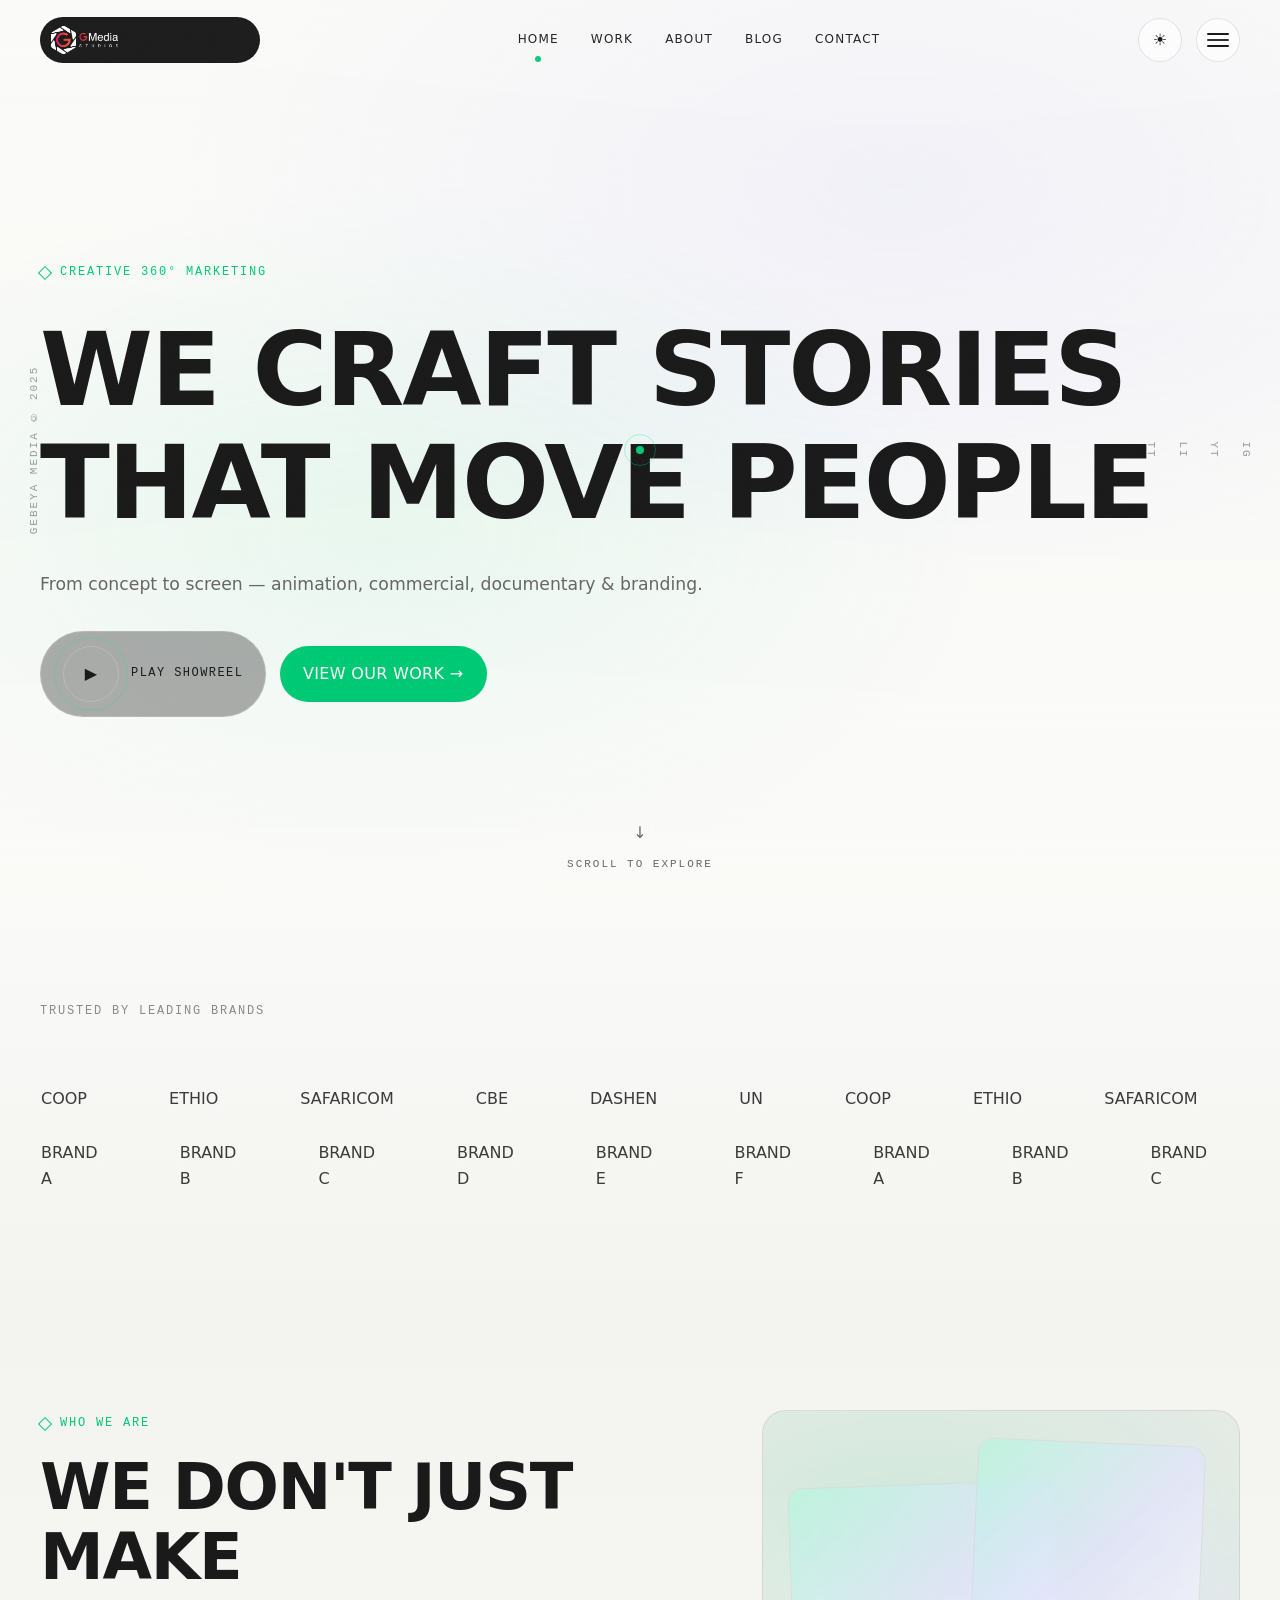
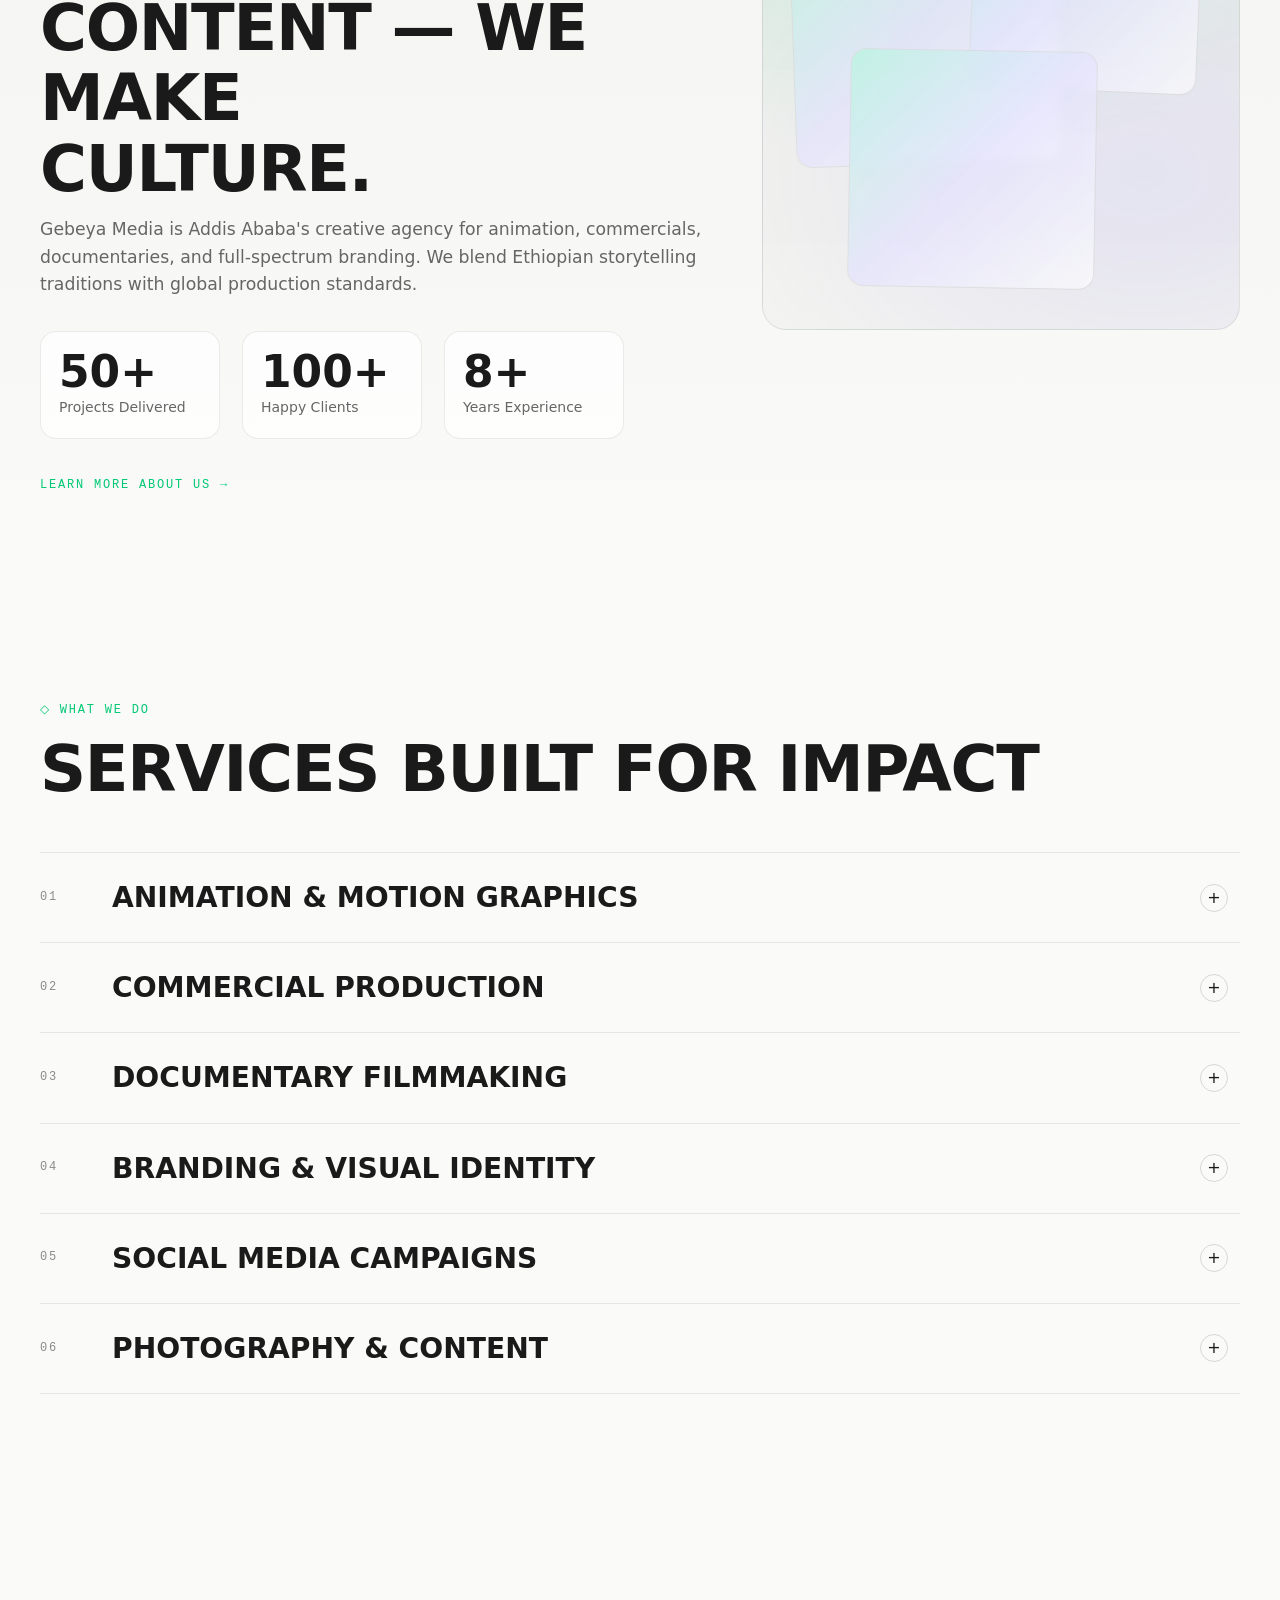
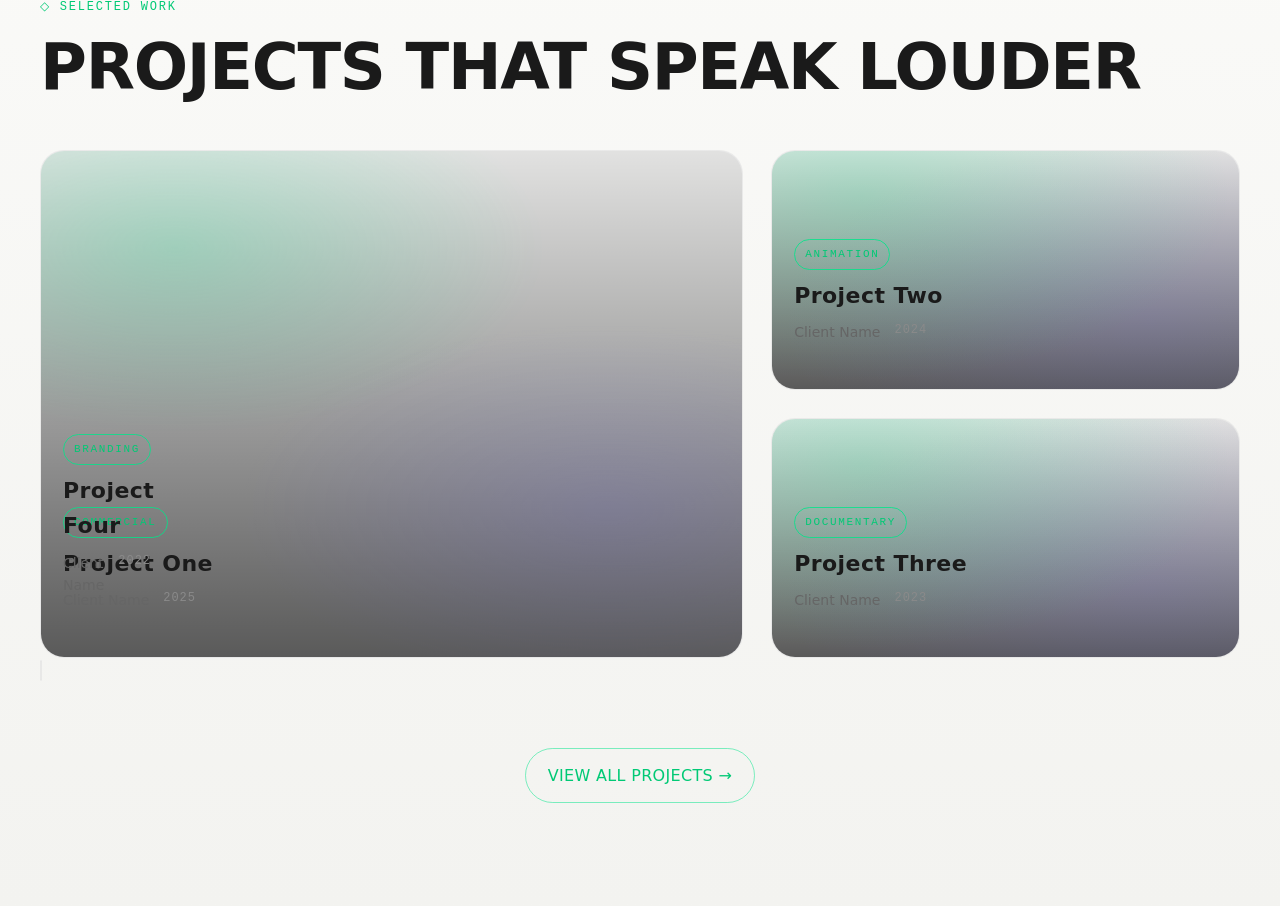
==== index.html @ fcc31fd0 "Add logo" ====
<!doctype html>
<html lang="en" class="grain">
<head>
  <meta charset="utf-8" />
  <meta name="viewport" content="width=device-width, initial-scale=1" />
  <title>Gebeya Media — Creative Agency</title>
  <meta name="description" content="Gebeya Media — Addis Ababa creative studio for animation, commercials, documentary, and branding." />
  <link rel="stylesheet" href="styles.css" />
</head>
<body>
  <a class="skip-link" href="#main">Skip to content</a>
  <div class="progress" data-progress></div>

  <div class="preloader" data-preloader aria-hidden="false">
    <div class="preloader__inner">
      <svg class="gmark" viewBox="0 0 200 200" aria-hidden="true">
        <path d="M100 24c-42 0-76 34-76 76s34 76 76 76c34 0 63-22 73-53h-34c-8 16-22 26-39 26-25 0-45-20-45-45s20-45 45-45c18 0 32 10 40 26h35C163 46 134 24 100 24zm16 77h60v26h-86V70h26v31z" />
      </svg>
      <div class="preloader__pct mono" data-preloader-pct>000%</div>
      <div class="mono" style="color: var(--text-2);">SETTING THE SCENE...</div>
    </div>
  </div>

  <div class="curtain" data-curtain aria-hidden="true">
    <div class="curtain__title" data-curtain-title>LOADING</div>
  </div>

  <div class="cursor" data-cursor aria-hidden="true">
    <div class="cursor__dot" data-cursor-dot></div>
    <div class="cursor__ring" data-cursor-ring></div>
  </div>

  <header class="header" data-header>
    <div class="header__inner">
      <a class="brand" href="index.html" data-cursor-hover="HOME" aria-label="Gebeya Media home">
        <img class="brand__img" src="logo_inverted-1024x427.png" alt="G Media Studios" />
      </a>

      <nav class="nav" aria-label="Primary">
        <a href="index.html" aria-current="page" data-cursor-hover="HOME">Home</a>
        <a href="work.html" data-cursor-hover="WORK">Work</a>
        <a href="about.html" data-cursor-hover="ABOUT">About</a>
        <a href="blog.html" data-cursor-hover="BLOG">Blog</a>
        <a href="contact.html" data-cursor-hover="CONTACT">Contact</a>
      </nav>

      <div class="header__right">
        <button class="icon-btn" type="button" data-theme-toggle aria-label="Toggle theme" title="Toggle theme">
          ☾
        </button>
        <button class="hamburger" type="button" data-menu-open aria-expanded="false" aria-controls="overlay" aria-label="Open menu">
          <span class="hamburger__lines" aria-hidden="true">
            <span></span><span></span><span></span>
          </span>
        </button>
      </div>
    </div>
  </header>

  <div class="overlay" id="overlay" data-overlay aria-hidden="true">
    <div class="overlay__inner">
      <div class="overlay__top">
        <a class="brand" href="index.html" data-cursor-hover="HOME" aria-label="Gebeya Media home">
          <img class="brand__img" src="logo_inverted-1024x427.png" alt="G Media Studios" />
        </a>
        <button class="overlay__close" type="button" data-menu-close data-cursor-hover="CLOSE">✕ CLOSE</button>
      </div>

      <div class="overlay__grid">
        <div class="menu" aria-label="Overlay navigation">
          <a href="index.html" data-cursor-hover="HOME"><span class="menu__num mono">01</span><span class="menu__label">HOME</span></a>
          <a href="work.html" data-cursor-hover="WORK"><span class="menu__num mono">02</span><span class="menu__label">OUR WORK</span></a>
          <a href="about.html" data-cursor-hover="ABOUT"><span class="menu__num mono">03</span><span class="menu__label">ABOUT US</span></a>
          <a href="blog.html" data-cursor-hover="BLOG"><span class="menu__num mono">04</span><span class="menu__label">BLOG</span></a>
          <a href="contact.html" data-cursor-hover="CONTACT"><span class="menu__num mono">05</span><span class="menu__label">CONTACT</span></a>
        </div>

        <div class="overlay__meta">
          <div class="meta-card">
            <div class="mono" style="color: var(--text-2); margin-bottom: 10px;">INFO</div>
            <a href="mailto:info@gebeyamedia.com" data-cursor-hover="EMAIL">info@gebeyamedia.com</a>
            <a href="#" data-cursor-hover="CALL">+251 XXX XXX XXX</a>
            <div style="color: var(--text-1); margin-top: 8px;">Addis Ababa, Ethiopia</div>
          </div>
          <div class="meta-card">
            <div class="mono" style="color: var(--text-2); margin-bottom: 10px;">SOCIALS</div>
            <a href="#" target="_blank" rel="noreferrer" data-cursor-hover="IG">Instagram</a>
            <a href="#" target="_blank" rel="noreferrer" data-cursor-hover="YT">YouTube</a>
            <a href="#" target="_blank" rel="noreferrer" data-cursor-hover="LI">LinkedIn</a>
            <a href="#" target="_blank" rel="noreferrer" data-cursor-hover="TT">TikTok</a>
            <a href="#" target="_blank" rel="noreferrer" data-cursor-hover="BE">Behance</a>
          </div>
        </div>
      </div>

      <div class="footerline mono">© 2025 Gebeya Media. All rights reserved.</div>
    </div>
  </div>

  <main id="main">
    <section class="hero">
      <div class="hero__bg" aria-hidden="true">
        <video data-hero-video autoplay muted loop playsinline preload="metadata">
          <source src="https://interactive-examples.mdn.mozilla.net/media/cc0-videos/flower.mp4" type="video/mp4" />
        </video>
        <div class="hero__shade"></div>
      </div>

      <div class="hero__edge hero__edge--left">GEBEYA MEDIA © 2025</div>
      <div class="hero__edge hero__edge--right">
        <div class="socials">
          <a href="#" data-cursor-hover="IG">IG</a>
          <a href="#" data-cursor-hover="YT">YT</a>
          <a href="#" data-cursor-hover="LI">LI</a>
          <a href="#" data-cursor-hover="TT">TT</a>
        </div>
      </div>

      <div class="hero__content">
        <div class="hero__tag mono" data-reveal><i></i> CREATIVE 360° MARKETING</div>
        <h1 data-reveal data-reveal-delay="80">WE CRAFT STORIES<br/>THAT MOVE PEOPLE</h1>
        <p class="lead" data-reveal data-reveal-delay="160">From concept to screen — animation, commercial, documentary &amp; branding.</p>

        <div class="hero__cta">
          <button class="btn play" type="button" data-open-showreel data-cursor-hover="PLAY" data-magnetic data-reveal data-reveal-delay="240">
            <span class="play__icon" aria-hidden="true">▶</span>
            <span class="mono" style="letter-spacing:.12em;">PLAY SHOWREEL</span>
          </button>
          <a class="btn btn--primary" href="work.html" data-cursor-hover="WORK" data-magnetic data-reveal data-reveal-delay="300">VIEW OUR WORK →</a>
        </div>
      </div>

      <div class="scrollhint" data-scrollhint>
        <div class="scrollhint__chev" aria-hidden="true">↓</div>
        <div class="mono" style="font-size:11px; letter-spacing:.18em; color: var(--text-1);">SCROLL TO EXPLORE</div>
      </div>
    </section>

    <section class="section trusted">
      <div class="container">
        <div class="kicker mono" data-reveal>TRUSTED BY LEADING BRANDS</div>

        <div class="marquee" aria-label="Client logos">
          <div class="track track--left" data-track>
            <div class="logo" data-logo>COOP</div>
            <div class="logo" data-logo>ETHIO</div>
            <div class="logo" data-logo>SAFARICOM</div>
            <div class="logo" data-logo>CBE</div>
            <div class="logo" data-logo>DASHEN</div>
            <div class="logo" data-logo>UN</div>
          </div>
          <div class="track track--right" data-track>
            <div class="logo" data-logo>BRAND A</div>
            <div class="logo" data-logo>BRAND B</div>
            <div class="logo" data-logo>BRAND C</div>
            <div class="logo" data-logo>BRAND D</div>
            <div class="logo" data-logo>BRAND E</div>
            <div class="logo" data-logo>BRAND F</div>
          </div>
        </div>
      </div>
    </section>

    <section class="section about">
      <div class="container grid-12">
        <div style="grid-column: span 7;">
          <div class="eyebrow mono" data-reveal><i></i> WHO WE ARE</div>
          <h2 data-reveal data-reveal-delay="80">WE DON'T JUST MAKE<br/>CONTENT — WE MAKE<br/>CULTURE.</h2>
          <p class="lead" data-reveal data-reveal-delay="160">Gebeya Media is Addis Ababa's creative agency for animation, commercials, documentaries, and full-spectrum branding. We blend Ethiopian storytelling traditions with global production standards.</p>

          <div class="stats" aria-label="Studio stats">
            <div class="stat" data-reveal data-reveal-delay="220"><strong>50+</strong><span>Projects Delivered</span></div>
            <div class="stat" data-reveal data-reveal-delay="280"><strong>100+</strong><span>Happy Clients</span></div>
            <div class="stat" data-reveal data-reveal-delay="340"><strong>8+</strong><span>Years Experience</span></div>
          </div>

          <div style="margin-top: var(--space-xl);">
            <a href="about.html" class="mono" style="color: var(--accent);" data-cursor-hover="ABOUT" data-magnetic data-reveal data-reveal-delay="420">LEARN MORE ABOUT US →</a>
          </div>
        </div>

        <div style="grid-column: span 5;">
          <div class="visual" aria-hidden="true">
            <div class="cardlet"><div class="cardlet__inner"></div></div>
            <div class="cardlet"><div class="cardlet__inner"></div></div>
            <div class="cardlet"><div class="cardlet__inner"></div></div>
          </div>
        </div>
      </div>
    </section>

    <section class="section services">
      <div class="container">
        <div class="sectionhead">
          <div>
            <div class="mono" style="color: var(--accent);">◇ WHAT WE DO</div>
            <h2>SERVICES BUILT FOR IMPACT</h2>
          </div>
        </div>

        <div class="accordion" role="region" aria-label="Services">
          <div class="item" data-acc-item aria-expanded="false">
            <button type="button" data-cursor-hover="EXPLORE">
              <span class="item__num mono">01</span>
              <span class="item__title">ANIMATION &amp; MOTION GRAPHICS</span>
              <span class="plus" aria-hidden="true">+</span>
            </button>
            <div class="panel" data-acc-panel>
              <div class="panel__inner">
                <div>
                  <p>High-impact motion for brands, campaigns, explainers, and social.</p>
                  <ul>
                    <li>2D / 3D animation</li>
                    <li>Title sequences</li>
                    <li>Social cutdowns</li>
                    <li>Visual storytelling systems</li>
                  </ul>
                  <div style="margin-top: 14px;"><a href="work.html" class="mono" style="color: var(--accent);" data-cursor-hover="WORK">VIEW RELATED WORK →</a></div>
                </div>
                <div class="preview" aria-hidden="true"></div>
              </div>
            </div>
          </div>

          <div class="item" data-acc-item aria-expanded="false">
            <button type="button" data-cursor-hover="EXPLORE">
              <span class="item__num mono">02</span>
              <span class="item__title">COMMERCIAL PRODUCTION</span>
              <span class="plus" aria-hidden="true">+</span>
            </button>
            <div class="panel" data-acc-panel>
              <div class="panel__inner">
                <div>
                  <p>Cinematic TVCs and digital commercials built for recall and emotion.</p>
                  <ul>
                    <li>Concept → script → shoot</li>
                    <li>Editing &amp; color</li>
                    <li>Sound design</li>
                  </ul>
                  <div style="margin-top: 14px;"><a href="work.html" class="mono" style="color: var(--accent);" data-cursor-hover="WORK">VIEW RELATED WORK →</a></div>
                </div>
                <div class="preview" aria-hidden="true"></div>
              </div>
            </div>
          </div>

          <div class="item" data-acc-item aria-expanded="false">
            <button type="button" data-cursor-hover="EXPLORE">
              <span class="item__num mono">03</span>
              <span class="item__title">DOCUMENTARY FILMMAKING</span>
              <span class="plus" aria-hidden="true">+</span>
            </button>
            <div class="panel" data-acc-panel>
              <div class="panel__inner">
                <div>
                  <p>Authentic storytelling with disciplined production and human-first craft.</p>
                  <ul>
                    <li>Field production</li>
                    <li>Interview-driven narratives</li>
                    <li>Archival storytelling</li>
                  </ul>
                  <div style="margin-top: 14px;"><a href="work.html" class="mono" style="color: var(--accent);" data-cursor-hover="WORK">VIEW RELATED WORK →</a></div>
                </div>
                <div class="preview" aria-hidden="true"></div>
              </div>
            </div>
          </div>

          <div class="item" data-acc-item aria-expanded="false">
            <button type="button" data-cursor-hover="EXPLORE">
              <span class="item__num mono">04</span>
              <span class="item__title">BRANDING &amp; VISUAL IDENTITY</span>
              <span class="plus" aria-hidden="true">+</span>
            </button>
            <div class="panel" data-acc-panel>
              <div class="panel__inner">
                <div>
                  <p>Systems that stay consistent everywhere: screen, print, social, and space.</p>
                  <ul>
                    <li>Logo &amp; identity</li>
                    <li>Brand guidelines</li>
                    <li>Campaign visual language</li>
                  </ul>
                  <div style="margin-top: 14px;"><a href="work.html" class="mono" style="color: var(--accent);" data-cursor-hover="WORK">VIEW RELATED WORK →</a></div>
                </div>
                <div class="preview" aria-hidden="true"></div>
              </div>
            </div>
          </div>

          <div class="item" data-acc-item aria-expanded="false">
            <button type="button" data-cursor-hover="EXPLORE">
              <span class="item__num mono">05</span>
              <span class="item__title">SOCIAL MEDIA CAMPAIGNS</span>
              <span class="plus" aria-hidden="true">+</span>
            </button>
            <div class="panel" data-acc-panel>
              <div class="panel__inner">
                <div>
                  <p>Always-on content and campaigns built for platform-native momentum.</p>
                  <ul>
                    <li>Content pillars</li>
                    <li>Motion templates</li>
                    <li>Campaign rollout</li>
                  </ul>
                  <div style="margin-top: 14px;"><a href="work.html" class="mono" style="color: var(--accent);" data-cursor-hover="WORK">VIEW RELATED WORK →</a></div>
                </div>
                <div class="preview" aria-hidden="true"></div>
              </div>
            </div>
          </div>

          <div class="item" data-acc-item aria-expanded="false">
            <button type="button" data-cursor-hover="EXPLORE">
              <span class="item__num mono">06</span>
              <span class="item__title">PHOTOGRAPHY &amp; CONTENT</span>
              <span class="plus" aria-hidden="true">+</span>
            </button>
            <div class="panel" data-acc-panel>
              <div class="panel__inner">
                <div>
                  <p>Photography and content capture optimized for brand consistency.</p>
                  <ul>
                    <li>Product &amp; lifestyle</li>
                    <li>Portraits</li>
                    <li>Content packs</li>
                  </ul>
                  <div style="margin-top: 14px;"><a href="work.html" class="mono" style="color: var(--accent);" data-cursor-hover="WORK">VIEW RELATED WORK →</a></div>
                </div>
                <div class="preview" aria-hidden="true"></div>
              </div>
            </div>
          </div>
        </div>
      </div>
    </section>

    <section class="section work">
      <div class="container">
        <div class="sectionhead">
          <div>
            <div class="mono" style="color: var(--accent);">◇ SELECTED WORK</div>
            <h2>PROJECTS THAT SPEAK LOUDER</h2>
          </div>
        </div>

        <div class="workgrid">
          <a class="card" href="work.html" data-cursor-hover="VIEW" aria-label="Project 1">
            <div class="card__media" aria-hidden="true"></div>
            <div class="card__content">
              <span class="tag mono">COMMERCIAL</span>
              <h3>Project One</h3>
              <div class="meta"><span>Client Name</span><span class="mono" style="letter-spacing:.08em; color: var(--text-2);">2025</span></div>
              <div class="cta mono">VIEW PROJECT →</div>
            </div>
          </a>

          <div style="display:grid; gap: clamp(18px, 2.4vw, 28px);">
            <a class="card" href="work.html" data-cursor-hover="VIEW" aria-label="Project 2" style="min-height: 240px;">
              <div class="card__media" aria-hidden="true"></div>
              <div class="card__content">
                <span class="tag mono">ANIMATION</span>
                <h3>Project Two</h3>
                <div class="meta"><span>Client Name</span><span class="mono" style="letter-spacing:.08em; color: var(--text-2);">2024</span></div>
                <div class="cta mono">VIEW PROJECT →</div>
              </div>
            </a>
            <a class="card" href="work.html" data-cursor-hover="VIEW" aria-label="Project 3" style="min-height: 240px;">
              <div class="card__media" aria-hidden="true"></div>
              <div class="card__content">
                <span class="tag mono">DOCUMENTARY</span>
                <h3>Project Three</h3>
                <div class="meta"><span>Client Name</span><span class="mono" style="letter-spacing:.08em; color: var(--text-2);">2023</span></div>
                <div class="cta mono">VIEW PROJECT →</div>
              </div>
            </a>
          </div>
        </div>

        <a class="card" href="work.html" data-cursor-hover="WORK" aria-label="Project 4" style="margin-top: clamp(18px, 2.4vw, 28px); min-height: 260px;">
          <div class="card__media" aria-hidden="true"></div>
          <div class="card__content">
            <span class="tag mono">BRANDING</span>
            <h3>Project Four</h3>
            <div class="meta"><span>Client Name</span><span class="mono" style="letter-spacing:.08em; color: var(--text-2);">2022</span></div>
            <div class="cta mono">VIEW PROJECT →</div>
          </div>
        </a>

        <div class="bigbtn">
          <a class="btn btn--outline" href="work.html" data-cursor-hover="WORK">VIEW ALL PROJECTS →</a>
        </div>
      </div>
    </section>
  </main>

  <div class="modal" data-modal aria-hidden="true" role="dialog" aria-label="Showreel">
    <div class="modal__frame">
      <div class="modal__bar">
        <button type="button" data-modal-close aria-label="Close">✕</button>
      </div>
      <video controls playsinline preload="metadata">
        <source src="https://interactive-examples.mdn.mozilla.net/media/cc0-videos/flower.mp4" type="video/mp4" />
      </video>
    </div>
  </div>

  <script src="app.js" defer></script>
</body>
</html>
---- styles.css ----
:root{
  --bg-0:#0A0A0A;
  --bg-1:#111111;
  --bg-2:#1A1A1A;

  --text-0:#F5F5F0;
  --text-1:#A0A0A0;
  --text-2:#666666;

  --accent:#00E68A;
  --accent-glow:rgba(0,230,138,.25);
  --accent-hover:#00FF99;
  --accent-2:#6C63FF;

  --error:#FF4444;
  --warning:#FFB800;

  --radius-sm:4px;
  --radius-md:8px;
  --radius-lg:16px;
  --radius-xl:24px;
  --radius-full:9999px;

  --space-xs:4px;
  --space-sm:8px;
  --space-md:16px;
  --space-lg:24px;
  --space-xl:32px;
  --space-2xl:48px;
  --space-3xl:64px;
  --space-4xl:96px;
  --space-5xl:128px;
  --space-6xl:192px;

  --container:1440px;
  --gutter:40px;

  --ease-out:cubic-bezier(.22,1,.36,1);
  --ease-in:cubic-bezier(.55,.055,.675,.19);
  --ease-smooth:cubic-bezier(.22,1,.36,1);

  color-scheme:dark;
}

html[data-theme="light"]{
  --bg-0:#FAFAF8;
  --bg-1:#F3F3F0;
  --bg-2:#FFFFFF;

  --text-0:#1A1A1A;
  --text-1:#666666;
  --text-2:#8A8A8A;

  --accent:#00C975;
  --accent-glow:rgba(0,201,117,.20);
  --accent-hover:#00E07F;

  color-scheme:light;
}

html[data-theme="light"] .skip-link{
  border:1px solid rgba(0,0,0,.10);
}

html[data-theme="light"] .progress{
  background: var(--accent);
}

@media (max-width: 1024px){
  :root{ --gutter:32px; }
}
@media (max-width: 640px){
  :root{ --gutter:24px; }
}

*{box-sizing:border-box}
html,body{height:100%}
body{
  margin:0;
  font-family: "Satoshi", system-ui, -apple-system, Segoe UI, Roboto, Arial, sans-serif;
  color:var(--text-0);
  background:var(--bg-0);
  line-height:1.6;
  overflow-x:hidden;
  transition: background-color .5s var(--ease-out), color .5s var(--ease-out);
}

a{color:inherit;text-decoration:none}
button,input,textarea{font:inherit}

h1,h2{
  font-family: "Clash Display", ui-sans-serif, system-ui;
  line-height:1.1;
  letter-spacing:-0.02em;
}

h3,h4,nav,.btn{
  font-family: "Cabinet Grotesk", ui-sans-serif, system-ui;
  letter-spacing:0.02em;
}

.mono{
  font-family: "JetBrains Mono", ui-monospace, SFMono-Regular, Menlo, Consolas, monospace;
  letter-spacing:0.15em;
  text-transform:uppercase;
  font-size:12px;
}

.container{
  width:min(var(--container), 100% - (var(--gutter) * 2));
  margin-inline:auto;
}

.section{
  padding-block: clamp(64px, 8vw, 160px);
}

.grid-12{
  display:grid;
  grid-template-columns: repeat(12, minmax(0, 1fr));
  gap: clamp(24px, 3vw, 40px);
}

@media (max-width: 900px){
  .grid-12{ grid-template-columns: 1fr; }
}

.skip-link{
  position:absolute;
  left:12px;
  top:12px;
  padding:10px 14px;
  border-radius: var(--radius-full);
  background: var(--bg-2);
  border:1px solid rgba(255,255,255,.12);
  transform: translateY(-150%);
  transition: transform .2s var(--ease-out);
  z-index: 10000;
}
.skip-link:focus{ transform: translateY(0); outline:none; box-shadow: 0 0 0 3px rgba(0,230,138,.35); }

.progress{
  position:fixed;
  top:0;
  left:0;
  height:2px;
  width:0%;
  background:var(--accent);
  z-index:9999;
  transform-origin:left center;
}

.grain::after{
  content:"";
  position:fixed;
  inset:0;
  pointer-events:none;
  z-index: 9998;
  opacity: .04;
  mix-blend-mode: overlay;
  background-image:url("data:image/svg+xml,%3Csvg xmlns='http://www.w3.org/2000/svg' width='160' height='160'%3E%3Cfilter id='n'%3E%3CfeTurbulence type='fractalNoise' baseFrequency='.9' numOctaves='2' stitchTiles='stitch'/%3E%3C/filter%3E%3Crect width='160' height='160' filter='url(%23n)' opacity='.55'/%3E%3C/svg%3E");
  background-size: 200px 200px;
}

html[data-theme="light"] .grain::after{
  opacity: .025;
}

.header{
  position:fixed;
  top:0;
  left:0;
  right:0;
  height:80px;
  z-index: 9000;
  display:flex;
  align-items:center;
  transition: transform .4s var(--ease-out), background-color .4s var(--ease-out), backdrop-filter .4s var(--ease-out);
  background-color: transparent;
}
.header.is-solid{
  background-color: rgba(10,10,10,.9);
  backdrop-filter: blur(20px);
}

html[data-theme="light"] .header.is-solid{
  background-color: rgba(250,250,248,.9);
}

html[data-theme="light"] .brand__mark{
  border:1px solid rgba(0,0,0,.10);
}

html[data-theme="light"] .nav a{
  opacity: .95;
}
.header.is-hidden{ transform: translateY(-110%); }

@media (max-width: 640px){
  .header{ height:64px; }
}

.header__inner{
  width:min(var(--container), 100% - (var(--gutter) * 2));
  margin-inline:auto;
  display:flex;
  align-items:center;
  justify-content:space-between;
  gap:16px;
}

.brand{
  display:flex;
  align-items:center;
  gap:12px;
  min-width: 220px;
}

.brand__img{
  height: 28px;
  width: auto;
  display:block;
  transform: translateZ(0);
}

.header.is-solid .brand__img{
  height: 22px;
}

@media (max-width: 640px){
  .brand__img{ height: 24px; }
  .header.is-solid .brand__img{ height: 20px; }
}

html[data-theme="light"] .header .brand{
  padding: 8px 10px;
  border-radius: var(--radius-full);
  background: rgba(10,10,10,.92);
  border: 1px solid rgba(0,0,0,.06);
}

.brand__mark{
  width:34px;
  height:34px;
  display:grid;
  place-items:center;
  border-radius: var(--radius-full);
  border:1px solid rgba(255,255,255,.12);
}

.brand__word{
  font-family: "Cabinet Grotesk", ui-sans-serif, system-ui;
  font-weight:600;
  font-size:14px;
  letter-spacing:0.12em;
  text-transform:uppercase;
  transition: opacity .3s var(--ease-out), transform .3s var(--ease-out);
}

.header.is-solid .brand__word{
  opacity: .0;
  transform: translateY(-6px);
  pointer-events:none;
}

.nav{
  display:flex;
  align-items:center;
  gap:20px;
}

.nav a{
  position:relative;
  font-size: 12px;
  text-transform:uppercase;
  letter-spacing:0.1em;
  color: var(--text-0);
  padding: 10px 6px;
  opacity: .9;
}

.nav a::after{
  content:"";
  position:absolute;
  left:6px;
  right:6px;
  bottom:4px;
  height:2px;
  background: var(--accent);
  transform: scaleX(0);
  transform-origin: left center;
  transition: transform .3s var(--ease-out);
}
.nav a:hover{ color: var(--accent); opacity: 1; }
.nav a:hover::after{ transform: scaleX(1); }
.nav a[aria-current="page"]::before{
  content:"";
  position:absolute;
  left:50%;
  transform: translateX(-50%);
  bottom:-2px;
  width:6px;
  height:6px;
  border-radius: var(--radius-full);
  background: var(--accent);
}

@media (max-width: 900px){
  .nav{ display:none; }
}

.header__right{
  display:flex;
  align-items:center;
  gap:14px;
}

.icon-btn{
  width:44px;
  height:44px;
  border-radius: var(--radius-full);
  border:1px solid rgba(255,255,255,.12);
  background: rgba(26,26,26,.35);
  color: var(--text-0);
  display:grid;
  place-items:center;
  cursor:pointer;
  transition: transform .2s var(--ease-out), background .2s var(--ease-out), border-color .2s var(--ease-out);
}

html[data-theme="light"] .icon-btn{
  border:1px solid rgba(0,0,0,.10);
  background: rgba(255,255,255,.65);
}

html[data-theme="light"] .hamburger{
  border:1px solid rgba(0,0,0,.10);
  background: rgba(255,255,255,.65);
}

html[data-theme="light"] .hamburger__lines span{
  background: var(--text-0);
}

html[data-theme="light"] .overlay{
  background: var(--bg-0);
}

html[data-theme="light"] .meta-card{
  background: rgba(255,255,255,.72);
  border: 1px solid rgba(0,0,0,.08);
}

html[data-theme="light"] .footerline{
  color: var(--text-2);
}
.icon-btn:hover{ transform: scale(1.03); border-color: rgba(0,230,138,.45); }
.icon-btn:focus-visible{ outline:none; box-shadow: 0 0 0 3px rgba(0,230,138,.35); }

.hamburger{
  width:44px;
  height:44px;
  border-radius: var(--radius-full);
  border:1px solid rgba(255,255,255,.12);
  background: rgba(26,26,26,.35);
  display:grid;
  place-items:center;
  cursor:pointer;
}
.hamburger__lines{ width:22px; height:16px; position:relative; }
.hamburger__lines span{
  position:absolute;
  left:0;
  right:0;
  height:2px;
  background: var(--text-0);
  border-radius:999px;
  transition: transform .4s var(--ease-out), top .4s var(--ease-out), opacity .2s var(--ease-out);
}
.hamburger__lines span:nth-child(1){ top:1px; }
.hamburger__lines span:nth-child(2){ top:7px; opacity:.9; }
.hamburger__lines span:nth-child(3){ top:13px; }
.hamburger:hover .hamburger__lines span:nth-child(2){ transform: translateX(4px); }

.is-menu-open .hamburger__lines span:nth-child(1){ top:7px; transform: rotate(45deg); }
.is-menu-open .hamburger__lines span:nth-child(2){ opacity:0; }
.is-menu-open .hamburger__lines span:nth-child(3){ top:7px; transform: rotate(-45deg); }

.overlay{
  position:fixed;
  inset:0;
  background: var(--bg-0);
  z-index: 9500;
  clip-path: inset(0 0 100% 0);
  transition: clip-path .8s var(--ease-smooth);
}
.is-menu-open .overlay{ clip-path: inset(0 0 0 0); }

.overlay__inner{
  width:min(var(--container), 100% - (var(--gutter) * 2));
  margin-inline:auto;
  height:100%;
  display:flex;
  flex-direction:column;
  padding-top: calc(80px + var(--space-2xl));
  padding-bottom: var(--space-2xl);
  gap: var(--space-2xl);
}
@media (max-width: 640px){
  .overlay__inner{ padding-top: calc(64px + var(--space-xl)); }
}

.overlay__top{
  display:flex;
  align-items:center;
  justify-content:space-between;
  gap:16px;
}

.overlay__close{
  font-family: "Cabinet Grotesk", ui-sans-serif, system-ui;
  font-size:12px;
  text-transform:uppercase;
  letter-spacing:0.12em;
  color: var(--text-0);
  opacity: .9;
  cursor:pointer;
  border:none;
  background:none;
}

.overlay__grid{
  display:grid;
  grid-template-columns: 1.2fr .8fr;
  gap: clamp(24px, 4vw, 64px);
  align-items:start;
}
@media (max-width: 900px){
  .overlay__grid{ grid-template-columns: 1fr; }
}

.menu{
  display:flex;
  flex-direction:column;
  gap: 10px;
}

.menu a{
  display:grid;
  grid-template-columns: 40px 1fr;
  gap: 18px;
  align-items:baseline;
  padding: 10px 0;
  border-bottom: 1px solid rgba(255,255,255,.08);
}

.menu__num{ color: var(--text-2); font-size:12px; }
.menu__label{
  font-family: "Clash Display", ui-sans-serif, system-ui;
  font-weight:600;
  font-size: clamp(32px, 5.5vw, 80px);
  letter-spacing:-0.02em;
  line-height:1.05;
  transition: transform .35s var(--ease-out), color .25s var(--ease-out), opacity .25s var(--ease-out);
}

.menu a:hover .menu__label{ color: var(--accent); transform: translateX(20px); }

.overlay__meta{
  display:grid;
  grid-template-columns: 1fr 1fr;
  gap: var(--space-xl);
}
@media (max-width: 640px){
  .overlay__meta{ grid-template-columns: 1fr; }
}

.meta-card{
  padding: var(--space-lg);
  border-radius: var(--radius-lg);
  background: rgba(17,17,17,.6);
  border: 1px solid rgba(255,255,255,.08);
}
.meta-card a{ display:block; padding: 6px 0; color: var(--text-1); }
.meta-card a:hover{ color: var(--accent); }

.footerline{ margin-top:auto; color: var(--text-2); font-size:12px; text-align:center; }

.hero{
  position:relative;
  min-height: 100vh;
  display:flex;
  align-items:center;
  padding-top: 80px;
}
@media (max-width: 640px){
  .hero{ padding-top: 64px; }
}

.hero__bg{
  position:absolute;
  inset:0;
  overflow:hidden;
}

html[data-theme="light"] .visual{
  border: 1px solid rgba(0,0,0,.08);
  background:
    radial-gradient(800px 400px at 30% 20%, rgba(0,201,117,.12), transparent 60%),
    radial-gradient(700px 500px at 80% 70%, rgba(108,99,255,.10), transparent 60%),
    linear-gradient(180deg, rgba(0,0,0,.03), rgba(0,0,0,.02));
}

.hero__bg video{
  width:100%;
  height:100%;
  object-fit:cover;
  filter: saturate(.9) contrast(1.05);
  transform: translate3d(0,0,0) scale(1.05);
}

.hero__shade{
  position:absolute;
  inset:0;
  background: linear-gradient(to bottom, rgba(10,10,10,.7) 0%, rgba(10,10,10,.4) 50%, rgba(10,10,10,.9) 100%),
              radial-gradient(1200px 700px at 70% 20%, rgba(108,99,255,.12), transparent 60%),
              radial-gradient(1000px 600px at 30% 60%, rgba(0,230,138,.10), transparent 60%);
}

html[data-theme="light"] .hero__shade{
  background: linear-gradient(to bottom, rgba(250,250,248,.55) 0%, rgba(250,250,248,.20) 50%, rgba(250,250,248,.75) 100%),
              radial-gradient(1200px 700px at 70% 20%, rgba(108,99,255,.10), transparent 60%),
              radial-gradient(1000px 600px at 30% 60%, rgba(0,201,117,.10), transparent 60%);
}

.hero__content{
  position:relative;
  width:min(var(--container), 100% - (var(--gutter) * 2));
  margin-inline:auto;
  display:grid;
  grid-template-columns: 1fr;
  gap: var(--space-xl);
  padding-block: var(--space-5xl);
}

.hero__tag{
  display:inline-flex;
  align-items:center;
  gap:10px;
  color: var(--accent);
}

.hero__tag i{
  width:10px;
  height:10px;
  border:1px solid var(--accent);
  transform: rotate(45deg);
  display:inline-block;
}

.hero h1{
  margin:0;
  font-size: clamp(48px, 8vw, 144px);
}

.lead{
  margin:0;
  max-width: 62ch;
  color: var(--text-1);
  font-size: clamp(16px, 1.35vw, 18px);
}

.hero__cta{
  display:flex;
  align-items:center;
  gap: 14px;
  flex-wrap: wrap;
}

.btn{
  display:inline-flex;
  align-items:center;
  justify-content:center;
  gap:10px;
  padding: 14px 22px;
  border-radius: var(--radius-full);
  border: 1px solid rgba(255,255,255,.16);
  background: rgba(26,26,26,.35);
  color: var(--text-0);
  cursor:pointer;
  transition: transform .25s var(--ease-out), background .25s var(--ease-out), border-color .25s var(--ease-out), box-shadow .25s var(--ease-out);
}

.btn:hover{ transform: translateY(-1px) scale(1.01); border-color: rgba(0,230,138,.45); }
.btn:focus-visible{ outline:none; box-shadow: 0 0 0 3px rgba(0,230,138,.35); }

.btn--primary{
  background: var(--accent);
  color: var(--bg-0);
  border-color: transparent;
}
.btn--primary:hover{ background: var(--accent-hover); box-shadow: 0 18px 40px rgba(0,230,138,.18); }

.play{
  display:inline-flex;
  align-items:center;
  gap:12px;
}
.play__icon{
  width:56px;
  height:56px;
  border-radius: var(--radius-full);
  border:1px solid rgba(255,255,255,.18);
  display:grid;
  place-items:center;
  position:relative;
}
.play__icon::after{
  content:"";
  position:absolute;
  inset:-10px;
  border-radius: var(--radius-full);
  border:1px solid rgba(0,230,138,.25);
  animation: pulse 2.2s var(--ease-out) infinite;
}

@keyframes pulse{
  0%{ transform: scale(.85); opacity:.15; }
  60%{ transform: scale(1.08); opacity:.35; }
  100%{ transform: scale(1.2); opacity:0; }
}

.hero__edge{
  position:absolute;
  top: 50%;
  transform: translateY(-50%);
  color: var(--text-2);
  font-size: 11px;
  letter-spacing: .18em;
  text-transform: uppercase;
  font-family: "JetBrains Mono", ui-monospace, SFMono-Regular, Menlo, Consolas, monospace;
  opacity: .85;
  display:none;
}
@media (min-width: 1100px){
  .hero__edge{ display:block; }
}
.hero__edge--left{ left: 26px; writing-mode: vertical-rl; transform: translateY(-50%) rotate(180deg); }
.hero__edge--right{ right: 26px; writing-mode: vertical-rl; }

.socials{
  display:flex;
  flex-direction:column;
  gap: 14px;
  align-items:center;
}
.socials a{ color: var(--text-2); transition: transform .25s var(--ease-out), color .25s var(--ease-out); }
.socials a:hover{ color: var(--accent); transform: translateX(6px); }

.scrollhint{
  position:absolute;
  bottom: 26px;
  left:50%;
  transform: translateX(-50%);
  display:flex;
  flex-direction:column;
  align-items:center;
  gap: 10px;
  color: var(--text-1);
  transition: opacity .35s var(--ease-out), transform .35s var(--ease-out);
}
.scrollhint__chev{
  width:28px;
  height:28px;
  border-radius: var(--radius-full);
  border:1px solid rgba(255,255,255,.14);
  display:grid;
  place-items:center;
  animation: bounce 1.6s var(--ease-out) infinite;
}
@keyframes bounce{
  0%,100%{ transform: translateY(0); }
  50%{ transform: translateY(6px); }
}

.trusted{
  background: linear-gradient(180deg, var(--bg-0), var(--bg-1));
}

.kicker{
  display:flex;
  align-items:center;
  gap:12px;
  color: var(--text-2);
  margin-bottom: var(--space-xl);
}
.kicker::after{
  content:"";
  height:1px;
  flex:1;
  background: rgba(255,255,255,.10);
}

.marquee{
  display:flex;
  flex-direction:column;
  gap: 18px;
  overflow:hidden;
  border-top: 1px solid rgba(255,255,255,.06);
  border-bottom: 1px solid rgba(255,255,255,.06);
  padding: 22px 0;
}

.track{
  display:flex;
  gap: 80px;
  align-items:center;
  will-change: transform;
}

.logo{
  width: 120px;
  height: 44px;
  border-radius: var(--radius-md);
  background: rgba(255,255,255,.06);
  border:1px solid rgba(255,255,255,.08);
  display:grid;
  place-items:center;
  filter: grayscale(1);
  opacity:.85;
  transition: transform .25s var(--ease-out), filter .25s var(--ease-out), opacity .25s var(--ease-out);
}
.logo:hover{ filter: grayscale(0); transform: scale(1.08); opacity: 1; }

@media (prefers-reduced-motion: no-preference){
  .track--left{ animation: marL 26s linear infinite; }
  .track--right{ animation: marR 26s linear infinite; }
  .marquee:hover .track{ animation-play-state: paused; }
}

@keyframes marL{ from{ transform: translateX(0); } to{ transform: translateX(-50%); } }
@keyframes marR{ from{ transform: translateX(-50%); } to{ transform: translateX(0); } }

.about{
  background: linear-gradient(180deg, var(--bg-1), var(--bg-0));
}

.eyebrow{
  display:inline-flex;
  align-items:center;
  gap:10px;
  color: var(--accent);
}
.eyebrow i{ width:10px; height:10px; border:1px solid var(--accent); transform: rotate(45deg); display:inline-block; }

.about h2{
  margin: 16px 0 12px;
  font-size: clamp(36px, 5vw, 96px);
}

.stats{
  display:flex;
  gap: 22px;
  flex-wrap: wrap;
  margin-top: var(--space-xl);
}

.stat{
  padding: 18px 18px;
  border-radius: var(--radius-lg);
  border: 1px solid rgba(255,255,255,.08);
  background: rgba(26,26,26,.35);
  min-width: 180px;
}

html[data-theme="light"] .stat{
  border: 1px solid rgba(0,0,0,.08);
  background: rgba(255,255,255,.75);
}

.stat strong{
  display:block;
  font-family: "Clash Display", ui-sans-serif, system-ui;
  font-size: 44px;
  line-height: 1;
}
.stat span{ color: var(--text-1); font-size: 14px; }

.visual{
  position:relative;
  height: 520px;
  border-radius: var(--radius-xl);
  border: 1px solid rgba(255,255,255,.08);
  background:
    radial-gradient(800px 400px at 30% 20%, rgba(0,230,138,.15), transparent 60%),
    radial-gradient(700px 500px at 80% 70%, rgba(108,99,255,.14), transparent 60%),
    linear-gradient(180deg, rgba(255,255,255,.06), rgba(255,255,255,.02));
  overflow:hidden;
}

.cardlet{
  position:absolute;
  border-radius: var(--radius-lg);
  overflow:hidden;
  border: 1px solid rgba(255,255,255,.10);
  background: rgba(10,10,10,.35);
  backdrop-filter: blur(6px);
  transition: transform .35s var(--ease-out), box-shadow .35s var(--ease-out);
}

html[data-theme="light"] .cardlet{
  border: 1px solid rgba(0,0,0,.10);
  background: rgba(255,255,255,.60);
}

.cardlet:hover{ transform: translateY(-4px) scale(1.01); box-shadow: 0 30px 70px rgba(0,0,0,.35); }

.cardlet:nth-child(1){ width: 56%; height: 54%; left: 6%; top: 14%; transform: rotate(-2deg); }
.cardlet:nth-child(2){ width: 48%; height: 48%; right: 8%; top: 6%; transform: rotate(2.5deg); }
.cardlet:nth-child(3){ width: 52%; height: 46%; left: 18%; bottom: 8%; transform: rotate(1deg); }

.cardlet__inner{
  width:100%;
  height:100%;
  background:
    linear-gradient(135deg, rgba(0,230,138,.20), rgba(108,99,255,.12), rgba(255,255,255,.04));
}

.services{
  background: var(--bg-0);
}

.sectionhead{
  display:flex;
  justify-content:space-between;
  align-items:flex-end;
  gap: 24px;
  margin-bottom: var(--space-2xl);
}

.sectionhead h2{
  margin: 14px 0 0;
  font-size: clamp(36px, 5vw, 96px);
}

.accordion{
  border-top: 1px solid rgba(255,255,255,.08);
}

.item{
  border-bottom: 1px solid rgba(255,255,255,.08);
}

html[data-theme="light"] .accordion{
  border-top: 1px solid rgba(0,0,0,.08);
}
html[data-theme="light"] .item{
  border-bottom: 1px solid rgba(0,0,0,.08);
}

.item button{
  width:100%;
  background:transparent;
  border:0;
  padding: 22px 0;
  color: var(--text-0);
  cursor:pointer;
  display:grid;
  grid-template-columns: 54px 1fr 40px;
  gap: 18px;
  align-items:center;
  text-align:left;
}

.item button:hover{ background: rgba(26,26,26,.25); }

.item__num{ color: var(--text-2); font-size:12px; }
.item__title{ font-weight:700; font-size: clamp(20px, 2.2vw, 32px); }

.plus{
  width:28px;
  height:28px;
  border-radius: var(--radius-full);
  border: 1px solid rgba(255,255,255,.14);
  display:grid;
  place-items:center;
  transition: transform .35s var(--ease-out), border-color .35s var(--ease-out);
}

html[data-theme="light"] .plus{
  border: 1px solid rgba(0,0,0,.14);
}
.item[aria-expanded="true"] .plus{ transform: rotate(45deg); border-color: rgba(0,230,138,.45); }

.panel{
  max-height: 0px;
  overflow:hidden;
  transition: max-height .45s var(--ease-out);
}
.panel__inner{
  display:grid;
  grid-template-columns: 1.1fr .9fr;
  gap: 28px;
  padding: 0 0 26px;
}
@media (max-width: 900px){
  .panel__inner{ grid-template-columns: 1fr; }
}

.panel p{ margin: 0; color: var(--text-1); }
.panel ul{ margin: 16px 0 0; padding-left: 18px; color: var(--text-1); }
.panel li{ margin: 8px 0; }

.preview{
  height: 180px;
  border-radius: var(--radius-lg);
  border: 1px solid rgba(255,255,255,.08);
  background: linear-gradient(135deg, rgba(0,230,138,.12), rgba(108,99,255,.10), rgba(255,255,255,.04));
}

.work{
  background: linear-gradient(180deg, var(--bg-0), var(--bg-1));
}

.workgrid{
  display:grid;
  grid-template-columns: 1.5fr 1fr;
  gap: clamp(18px, 2.4vw, 28px);
}
@media (max-width: 900px){
  .workgrid{ grid-template-columns: 1fr; }
}

.card{
  position:relative;
  border-radius: var(--radius-xl);
  overflow:hidden;
  border: 1px solid rgba(255,255,255,.08);
  background: rgba(26,26,26,.25);
  min-height: 320px;
  cursor:pointer;
  transition: transform .35s var(--ease-out), box-shadow .35s var(--ease-out);
}

html[data-theme="light"] .card{
  border: 1px solid rgba(0,0,0,.08);
  background: rgba(255,255,255,.70);
}

.card:hover{ transform: translateY(-4px); box-shadow: 0 40px 80px rgba(0,0,0,.35); }

.card__media{
  position:absolute;
  inset:0;
  background:
    radial-gradient(600px 300px at 20% 20%, rgba(0,230,138,.20), transparent 60%),
    radial-gradient(600px 300px at 80% 70%, rgba(108,99,255,.14), transparent 60%),
    linear-gradient(180deg, rgba(0,0,0,.1), rgba(0,0,0,.65));
  transform: scale(1.03);
  transition: transform .45s var(--ease-out);
}
.card:hover .card__media{ transform: scale(1.07); }

.card__content{
  position:absolute;
  left: 22px;
  right: 22px;
  bottom: 18px;
  display:flex;
  flex-direction:column;
  gap: 8px;
}

.tag{
  align-self:flex-start;
  padding: 6px 10px;
  border-radius: var(--radius-full);
  border: 1px solid rgba(0,230,138,.8);
  color: var(--accent);
  font-size: 11px;
}

.card h3{ margin:0; font-size: 22px; }
.card .meta{ display:flex; gap: 14px; color: var(--text-1); font-size:14px; }

.card .cta{
  color: var(--accent);
  opacity: 0;
  transform: translateY(8px);
  transition: opacity .35s var(--ease-out), transform .35s var(--ease-out);
}
.card:hover .cta{ opacity: 1; transform: translateY(0); }

.bigbtn{
  margin-top: var(--space-3xl);
  display:flex;
  justify-content:center;
}

.chips{
  display:flex;
  flex-wrap: wrap;
  gap: 10px;
  margin-top: var(--space-xl);
}

.chip{
  padding: 8px 12px;
  border-radius: var(--radius-full);
  border: 1px solid rgba(255,255,255,.12);
  background: rgba(26,26,26,.18);
  color: var(--text-1);
  cursor:pointer;
  transition: transform .2s var(--ease-out), border-color .2s var(--ease-out), color .2s var(--ease-out), background .2s var(--ease-out);
}

.chip:hover{ transform: translateY(-1px); border-color: rgba(0,230,138,.35); color: var(--text-0); }
.chip.is-active{ background: rgba(0,230,138,.10); border-color: rgba(0,230,138,.5); color: var(--accent); }

.postlist{
  margin-top: var(--space-2xl);
  display:grid;
  gap: 14px;
}

.post{
  padding: 18px 18px;
  border-radius: var(--radius-lg);
  border: 1px solid rgba(255,255,255,.08);
  background: rgba(17,17,17,.55);
  display:grid;
  grid-template-columns: 1fr auto;
  gap: 18px;
  align-items:center;
  transition: transform .3s var(--ease-out), border-color .3s var(--ease-out), background .3s var(--ease-out);
}

.post:hover{ transform: translateY(-2px); border-color: rgba(0,230,138,.28); background: rgba(26,26,26,.30); }

.post__title{
  margin: 0;
  font-family: "Clash Display", ui-sans-serif, system-ui;
  font-weight: 600;
  font-size: clamp(20px, 2.2vw, 34px);
  line-height: 1.1;
}

.post__meta{
  margin-top: 8px;
  display:flex;
  gap: 12px;
  align-items:center;
  color: var(--text-1);
  font-size: 14px;
}

.post__tag{
  padding: 6px 10px;
  border-radius: var(--radius-full);
  border: 1px solid rgba(255,255,255,.12);
  color: var(--text-1);
  font-size: 11px;
}

.post__arrow{
  color: var(--accent);
  font-size: 20px;
  transform: translateX(0);
  transition: transform .3s var(--ease-out);
}

.post:hover .post__arrow{ transform: translateX(6px); }

.article{
  padding-top: 120px;
  min-height: 100vh;
}

@media (max-width: 640px){
  .article{ padding-top: 96px; }
}

.article__head{
  padding-bottom: var(--space-2xl);
  border-bottom: 1px solid rgba(255,255,255,.08);
}

.article__head h1{
  margin: 0 0 12px;
  font-size: clamp(44px, 6.8vw, 120px);
}

.article__deck{
  margin: 0;
  color: var(--text-1);
  max-width: 75ch;
  font-size: clamp(16px, 1.4vw, 18px);
}

.article__body{
  margin-top: var(--space-3xl);
  max-width: 78ch;
}

.article__body p{
  margin: 0 0 16px;
  color: var(--text-1);
  font-size: 18px;
  line-height: 1.75;
}

.article__body h2{
  margin: 40px 0 14px;
  font-size: clamp(28px, 3.6vw, 54px);
}

.article__body .caption{
  color: var(--text-2);
  font-size: 12px;
  margin-top: 8px;
}

html[data-theme="light"] .post{
  background: rgba(255,255,255,.75);
  border: 1px solid rgba(0,0,0,.08);
}

html[data-theme="light"] .post:hover{
  background: rgba(255,255,255,.92);
  border-color: rgba(0,201,117,.25);
}

.btn--outline{
  background: transparent;
  border-color: rgba(0,230,138,.5);
  color: var(--accent);
}
.btn--outline:hover{ background: rgba(0,230,138,.08); }

.page{
  padding-top: 120px;
  min-height: 100vh;
}
@media (max-width: 640px){
  .page{ padding-top: 96px; }
}

.page h1{ font-size: clamp(48px, 8vw, 120px); margin: 0 0 12px; }
.page p{ color: var(--text-1); max-width: 70ch; }

.filters{
  display:flex;
  flex-wrap: wrap;
  gap: 10px;
  margin-top: var(--space-xl);
}

.pill{
  padding: 10px 14px;
  border-radius: var(--radius-full);
  border: 1px solid rgba(255,255,255,.14);
  background: rgba(26,26,26,.25);
  color: var(--text-0);
  cursor:pointer;
  transition: background .2s var(--ease-out), border-color .2s var(--ease-out), transform .2s var(--ease-out), color .2s var(--ease-out);
}

.pill:hover{ transform: translateY(-1px); border-color: rgba(0,230,138,.4); }
.pill.is-active{ background: rgba(0,230,138,.12); border-color: rgba(0,230,138,.55); color: var(--accent); }

.worklist{
  margin-top: var(--space-2xl);
  display:grid;
  grid-template-columns: 1.2fr .8fr;
  gap: clamp(18px, 2.4vw, 28px);
}

@media (max-width: 900px){
  .worklist{ grid-template-columns: 1fr; }
}

.stack{
  display:grid;
  gap: clamp(18px, 2.4vw, 28px);
}

.card[data-preview]{
  position:relative;
}

.card__media{
  position:absolute;
  inset:0;
  overflow:hidden;
}

.card__media .poster{
  position:absolute;
  inset:0;
  background:
    radial-gradient(600px 300px at 20% 20%, rgba(0,230,138,.20), transparent 60%),
    radial-gradient(600px 300px at 80% 70%, rgba(108,99,255,.14), transparent 60%),
    linear-gradient(180deg, rgba(0,0,0,.1), rgba(0,0,0,.65));
  transform: scale(1.03);
  transition: transform .45s var(--ease-out), filter .35s var(--ease-out);
}

html[data-theme="light"] .card__media .poster{
  background:
    radial-gradient(600px 300px at 20% 20%, rgba(0,201,117,.16), transparent 60%),
    radial-gradient(600px 300px at 80% 70%, rgba(108,99,255,.10), transparent 60%),
    linear-gradient(180deg, rgba(250,250,248,.10), rgba(250,250,248,.55));
}

.card:hover .card__media .poster{ transform: scale(1.07); filter: saturate(1.15); }

.card__media video{
  position:absolute;
  inset:0;
  width:100%;
  height:100%;
  object-fit:cover;
  opacity:0;
  transform: scale(1.04);
  transition: opacity .25s var(--ease-out), transform .45s var(--ease-out);
}

@media (hover:hover) and (pointer:fine){
  .card:hover .card__media video{ opacity:1; transform: scale(1.07); }
}

.card__line{
  position:absolute;
  left:0;
  bottom:0;
  height:2px;
  width:100%;
  background: var(--accent);
  transform: scaleX(0);
  transform-origin:left center;
  transition: transform .35s var(--ease-out);
}

.card:hover .card__line{ transform: scaleX(1); }

.project{
  padding-top: 120px;
  min-height: 100vh;
}

@media (max-width: 640px){
  .project{ padding-top: 96px; }
}

.project-hero{
  border-radius: var(--radius-xl);
  overflow:hidden;
  border: 1px solid rgba(255,255,255,.08);
  background: rgba(26,26,26,.25);
  position:relative;
}

html[data-theme="light"] .project-hero{
  border: 1px solid rgba(0,0,0,.08);
  background: rgba(255,255,255,.70);
}

.project-hero__media{
  aspect-ratio: 16 / 9;
  background:
    radial-gradient(900px 400px at 20% 20%, rgba(0,230,138,.18), transparent 60%),
    radial-gradient(900px 500px at 80% 70%, rgba(108,99,255,.12), transparent 60%),
    linear-gradient(180deg, rgba(0,0,0,.1), rgba(0,0,0,.75));
}

html[data-theme="light"] .project-hero__media{
  background:
    radial-gradient(900px 400px at 20% 20%, rgba(0,201,117,.14), transparent 60%),
    radial-gradient(900px 500px at 80% 70%, rgba(108,99,255,.10), transparent 60%),
    linear-gradient(180deg, rgba(250,250,248,.05), rgba(250,250,248,.65));
}

.project-hero__meta{
  position:absolute;
  left: 18px;
  right: 18px;
  bottom: 16px;
  display:flex;
  flex-wrap:wrap;
  gap: 10px 14px;
  align-items:baseline;
}

.project-hero__meta h1{
  margin:0;
  font-size: clamp(40px, 6.5vw, 120px);
}

.project-grid{
  margin-top: var(--space-3xl);
  display:grid;
  grid-template-columns: 1fr 360px;
  gap: clamp(20px, 3vw, 56px);
  align-items:start;
}

@media (max-width: 1000px){
  .project-grid{ grid-template-columns: 1fr; }
}

.spec-card{
  padding: var(--space-lg);
  border-radius: var(--radius-lg);
  background: rgba(17,17,17,.6);
  border: 1px solid rgba(255,255,255,.08);
}

html[data-theme="light"] .spec-card{
  background: rgba(255,255,255,.78);
  border: 1px solid rgba(0,0,0,.08);
}

.spec-row{
  display:flex;
  justify-content:space-between;
  gap: 16px;
  padding: 10px 0;
  border-bottom: 1px solid rgba(255,255,255,.08);
}

.spec-row:last-child{ border-bottom:0; }
.spec-k{ color: var(--text-2); font-size: 12px; }
.spec-v{ color: var(--text-0); font-size: 13px; text-align:right; }

.section-title{
  margin: 0 0 10px;
  font-family: "Cabinet Grotesk", ui-sans-serif, system-ui;
  letter-spacing: 0.02em;
  font-weight: 700;
}

.prose p{ color: var(--text-1); margin: 0 0 14px; }
.prose h3{ margin: 26px 0 10px; }

.open-transition{
  position:fixed;
  inset:0;
  z-index: 9750;
  pointer-events:none;
}

.modal{
  position:fixed;
  inset:0;
  background: rgba(0,0,0,.75);
  display:none;
  z-index: 9800;
  align-items:center;
  justify-content:center;
  padding: 24px;
}

html[data-theme="light"] .modal{
  background: rgba(0,0,0,.55);
}
.modal.is-open{ display:flex; }

.modal__frame{
  width:min(1100px, 100%);
  background: #000;
  border-radius: var(--radius-lg);
  overflow:hidden;
  border: 1px solid rgba(255,255,255,.14);
  position:relative;
}

.modal__bar{
  position:absolute;
  top: 10px;
  right: 10px;
  z-index: 2;
}

.modal__bar button{
  width:44px;
  height:44px;
  border-radius: var(--radius-full);
  border:1px solid rgba(255,255,255,.18);
  background: rgba(10,10,10,.35);
  color: var(--text-0);
  cursor:pointer;
}

.modal video{ width:100%; height:auto; display:block; aspect-ratio: 16 / 9; }

.reveal{
  opacity: 0;
  transform: translateY(28px);
  transition: opacity .7s var(--ease-out), transform .7s var(--ease-out);
  will-change: opacity, transform;
}

.reveal.is-in{
  opacity: 1;
  transform: translateY(0);
}

.reveal--scale{
  transform: translateY(28px) scale(.985);
}

.preloader{
  position:fixed;
  inset:0;
  background: var(--bg-0);
  z-index: 9900;
  display:grid;
  place-items:center;
  transition: opacity .55s var(--ease-out), visibility .55s var(--ease-out);
}
.preloader.is-done{ opacity:0; visibility:hidden; }

.preloader__inner{ display:grid; place-items:center; gap: 16px; }
.preloader__pct{ color: var(--text-2); }

.gmark{
  width: 120px;
  height: 120px;
}
.gmark path{
  fill: transparent;
  stroke: var(--accent);
  stroke-width: 10;
  stroke-linecap: round;
  stroke-linejoin: round;
  stroke-dasharray: 900;
  stroke-dashoffset: 900;
}

.preloader.is-fill path{ fill: var(--text-0); stroke: transparent; }

.curtain{
  position:fixed;
  inset:0;
  background: var(--bg-0);
  z-index: 9700;
  transform: translateX(110%);
  transition: transform .6s var(--ease-smooth);
  display:grid;
  place-items:center;
}

.curtain.is-in{ transform: translateX(0); }
.curtain.is-out{ transform: translateX(-110%); }

.curtain__title{
  font-family: "Clash Display", ui-sans-serif, system-ui;
  font-weight: 600;
  font-size: clamp(28px, 5vw, 72px);
  letter-spacing:-0.02em;
  position:relative;
}

.curtain__title::after{
  content:"";
  position:absolute;
  left:0;
  bottom:-12px;
  height:3px;
  width:100%;
  background: var(--accent);
  transform: scaleX(0);
  transform-origin: left center;
  transition: transform .35s var(--ease-out);
}

.curtain.is-in .curtain__title::after{ transform: scaleX(1); }

.cursor{
  position:fixed;
  top:0;
  left:0;
  z-index: 9999;
  pointer-events:none;
  opacity:0;
}

.cursor__dot{
  width:8px;
  height:8px;
  border-radius: var(--radius-full);
  background: var(--accent);
  position:absolute;
  transform: translate(-50%,-50%);
}

.cursor__ring{
  width:32px;
  height:32px;
  border-radius: var(--radius-full);
  border: 1px solid rgba(0,230,138,.3);
  position:absolute;
  transform: translate(-50%,-50%);
  display:grid;
  place-items:center;
  color: var(--accent);
  font-family: "JetBrains Mono", ui-monospace, SFMono-Regular, Menlo, Consolas, monospace;
  font-size: 11px;
  letter-spacing: .18em;
  text-transform: uppercase;
  background: rgba(0,230,138,0);
  transition: width .2s var(--ease-out), height .2s var(--ease-out), background .2s var(--ease-out), border-color .2s var(--ease-out);
}

.cursor.is-active{ opacity: 1; }
.cursor.is-hover .cursor__dot{ transform: translate(-50%,-50%) scale(0); }
.cursor.is-hover .cursor__ring{
  width:64px;
  height:64px;
  background: rgba(0,230,138,.15);
  border-color: rgba(0,230,138,.55);
}

@media (pointer: coarse){
  .cursor{ display:none; }
}

@media (prefers-reduced-motion: reduce){
  *{ scroll-behavior:auto !important; }
  .track--left,.track--right{ animation:none !important; }
  .play__icon::after{ animation:none !important; }
  .curtain,.overlay,.header{ transition:none !important; }
  .hero__bg video{ display:none; }
}
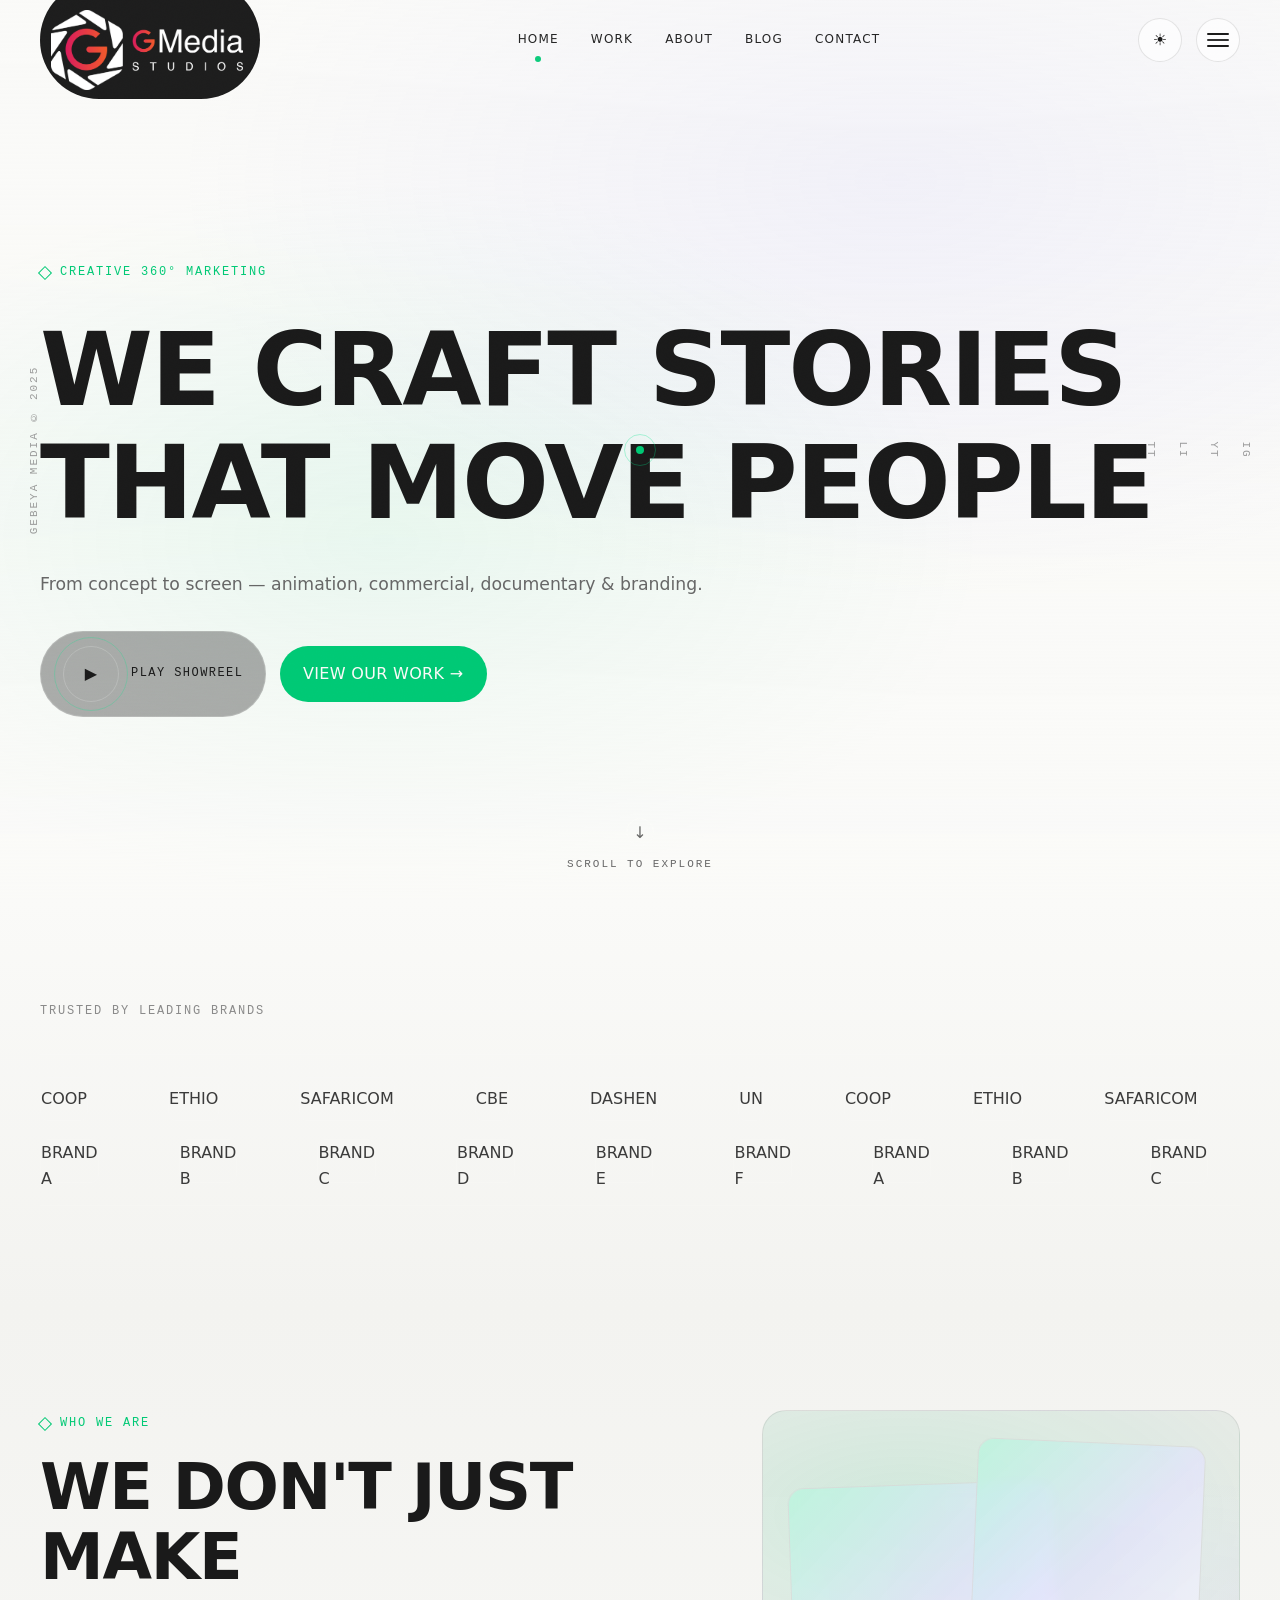
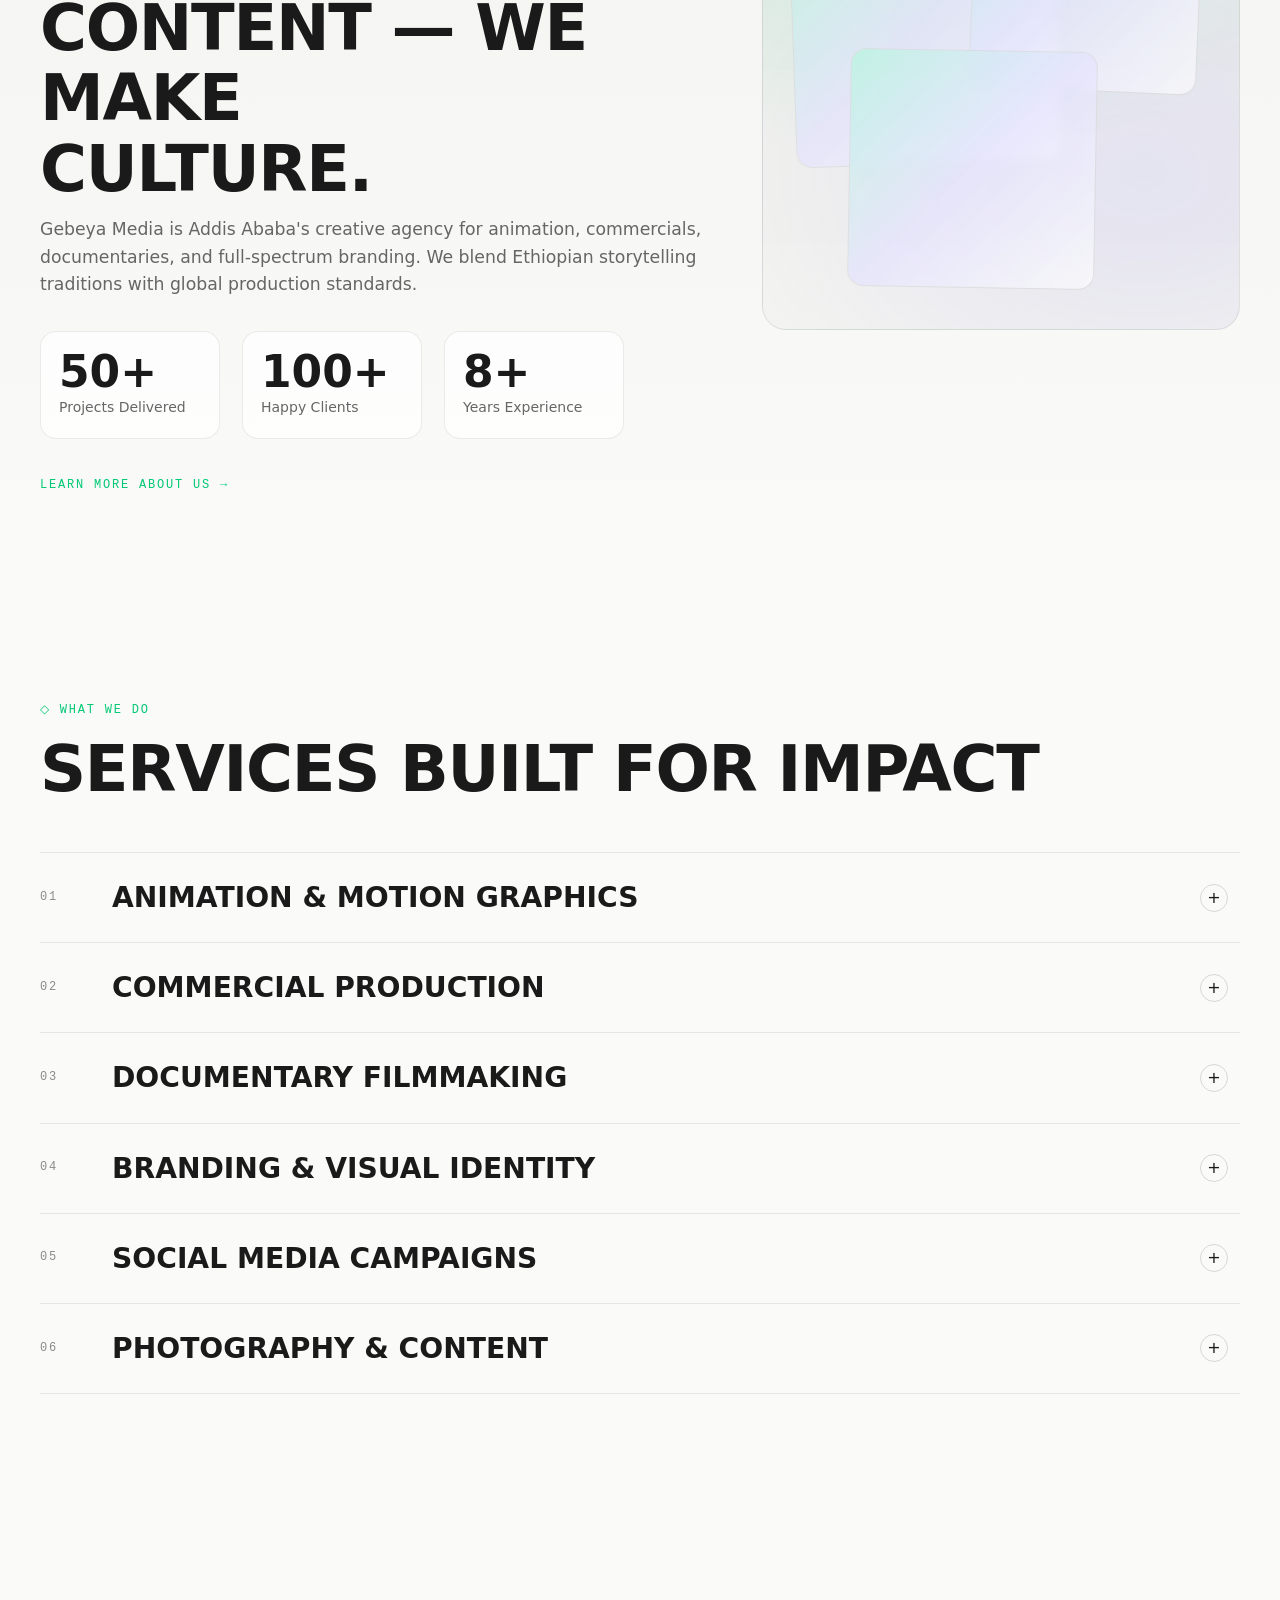
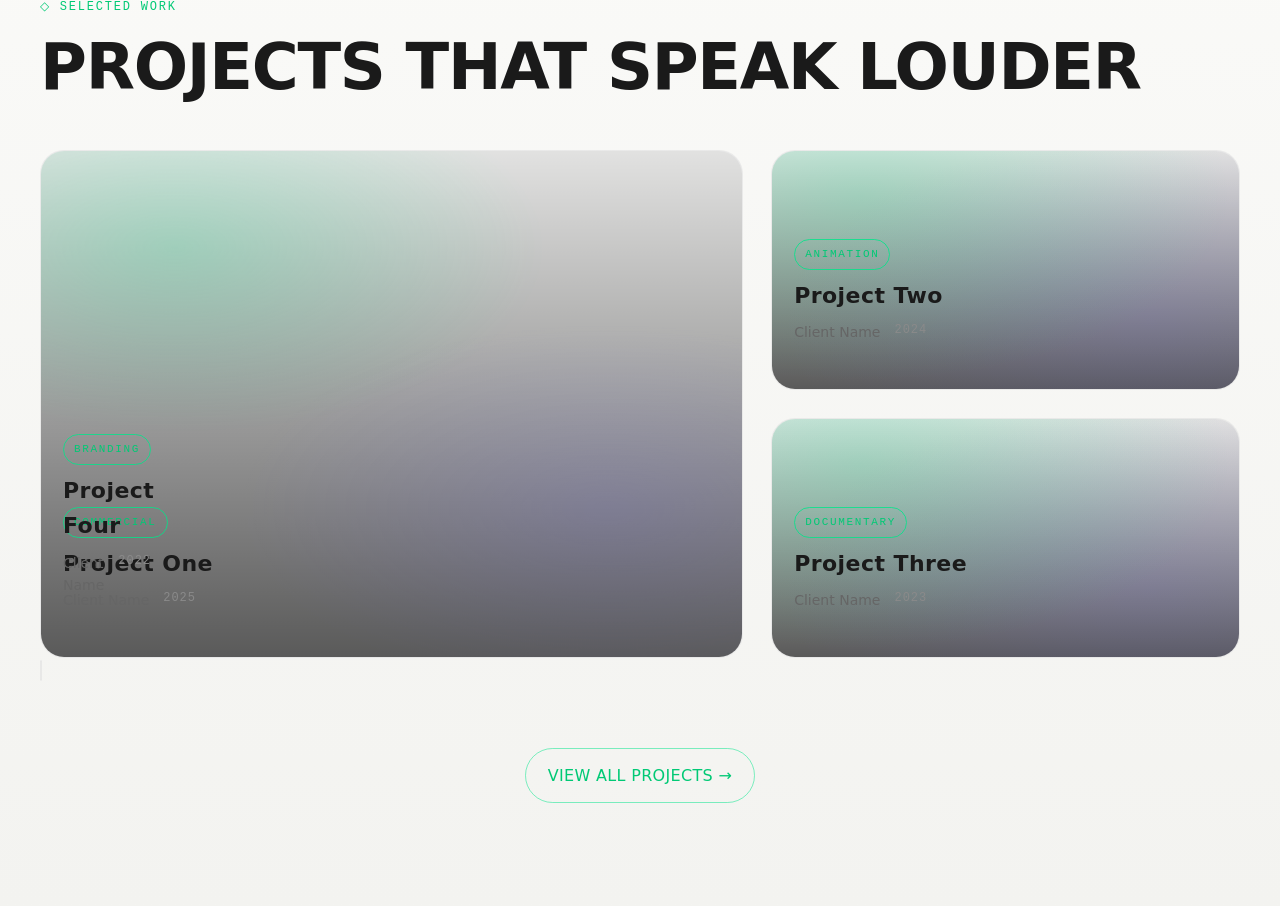
==== commit 30e3a596: "Hero video" ====
--- a/index.html
+++ b/index.html
@@ -101,7 +101,7 @@
     <section class="hero">
       <div class="hero__bg" aria-hidden="true">
         <video data-hero-video autoplay muted loop playsinline preload="metadata">
-          <source src="https://interactive-examples.mdn.mozilla.net/media/cc0-videos/flower.mp4" type="video/mp4" />
+          <source src="videoplayback-1.mp4" type="video/mp4" />
         </video>
         <div class="hero__shade"></div>
       </div>
--- a/styles.css
+++ b/styles.css
@@ -217,22 +217,25 @@
 }
 
 .brand__img{
-  height: 28px;
+  height: 80px;
   width: auto;
   display:block;
+  margin-top: 20px;
   transform: translateZ(0);
 }
 
 .header.is-solid .brand__img{
-  height: 22px;
+  height: 50px;
+  margin-bottom: 20px;
 }
 
 @media (max-width: 640px){
-  .brand__img{ height: 24px; }
-  .header.is-solid .brand__img{ height: 20px; }
-}
-
-html[data-theme="light"] .header .brand{
+  .brand__img{ height: 28px; }
+  .header.is-solid .brand__img{ height: 24px; }
+}
+
+html[data-theme="light"] .header .brand,
+html[data-theme="light"] .overlay__top .brand{
   padding: 8px 10px;
   border-radius: var(--radius-full);
   background: rgba(10,10,10,.92);
@@ -493,7 +496,7 @@
   align-items:center;
   padding-top: 80px;
 }
-@media (max-width: 640px){
+@media (max-width: 0px){
   .hero{ padding-top: 64px; }
 }
 
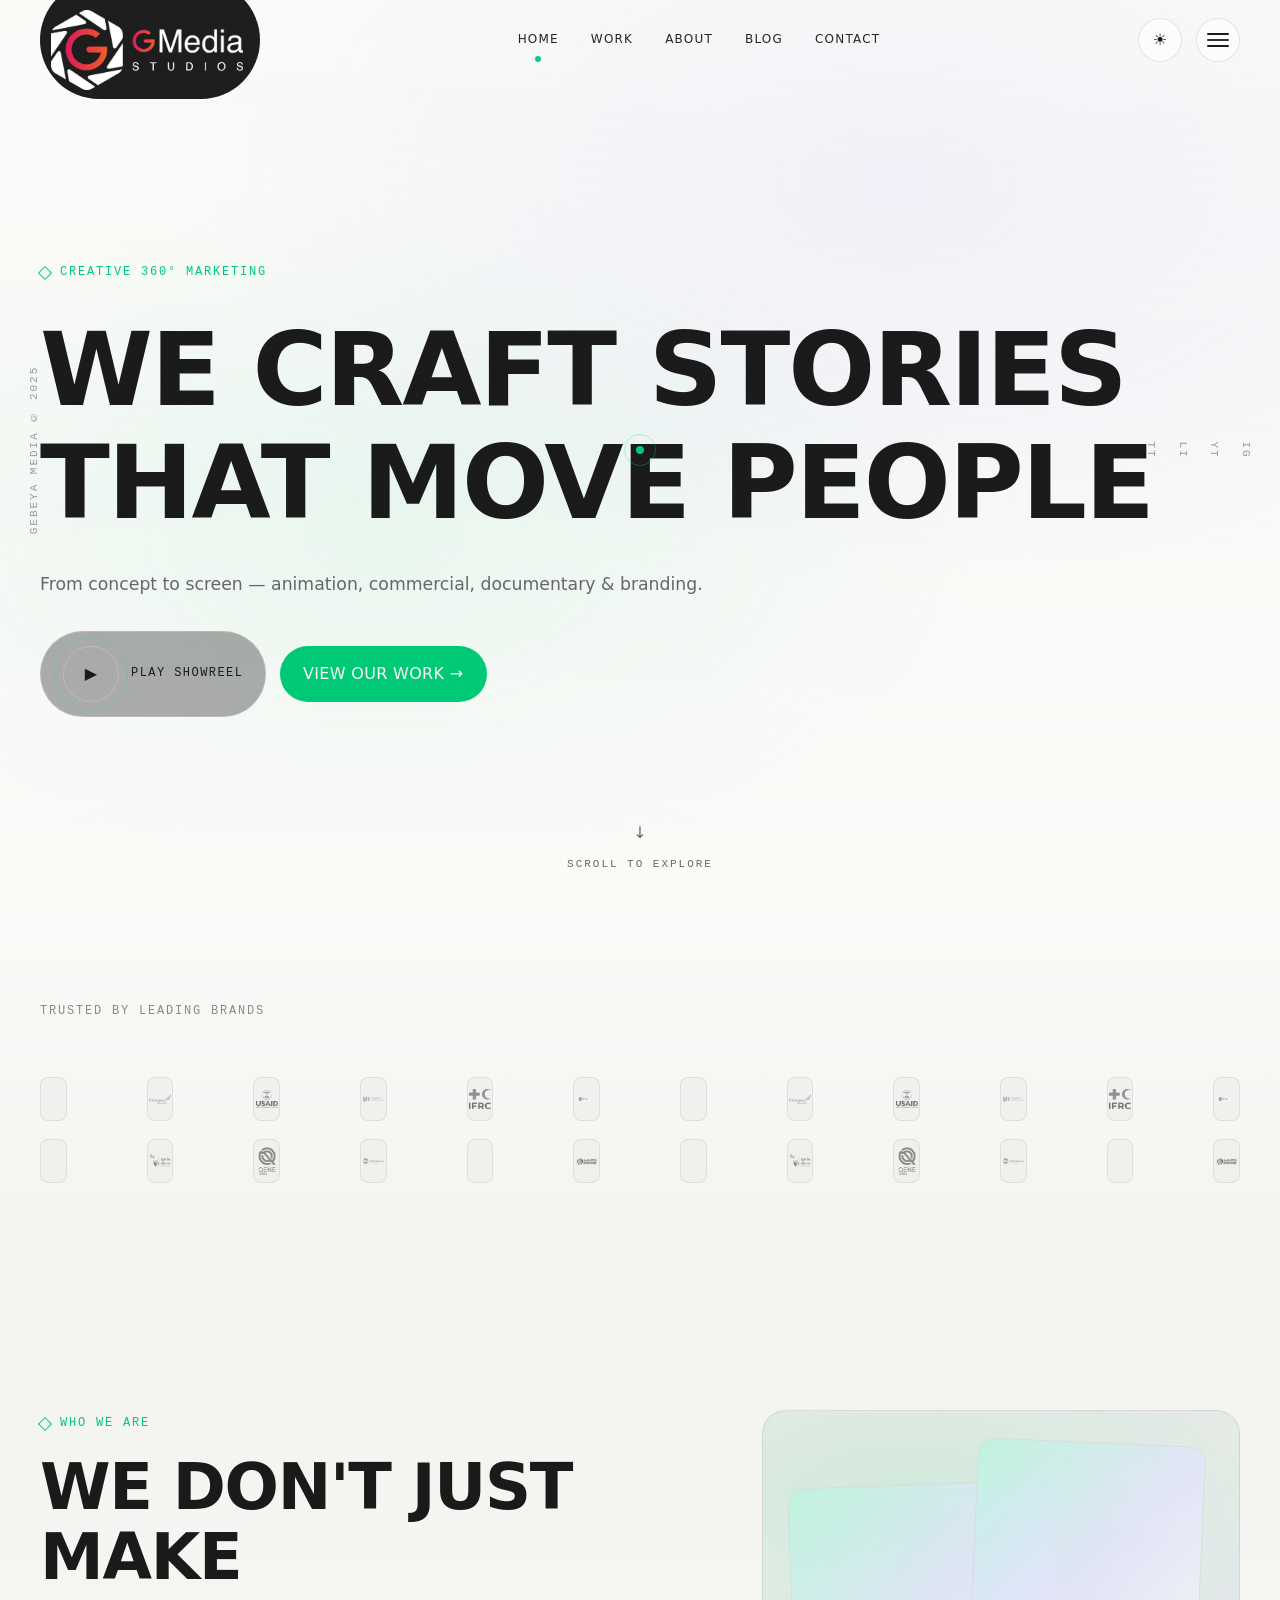
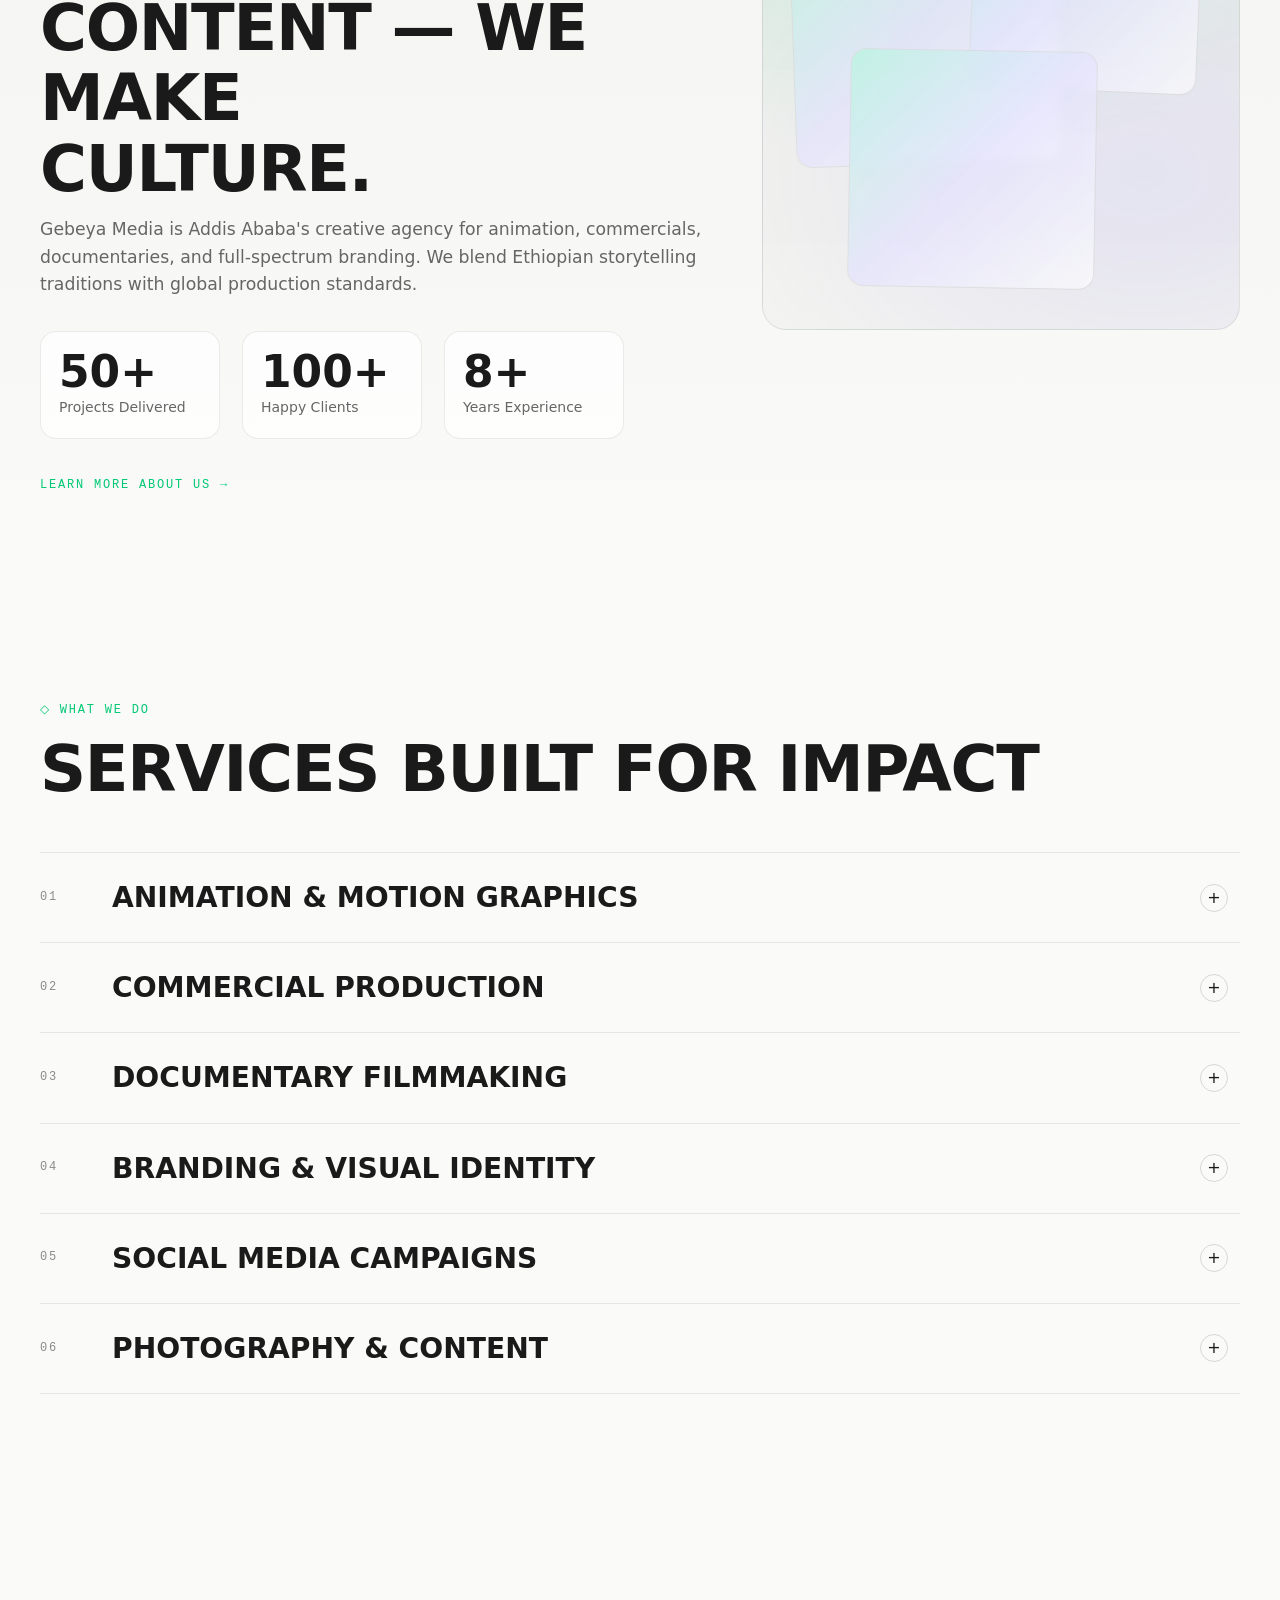
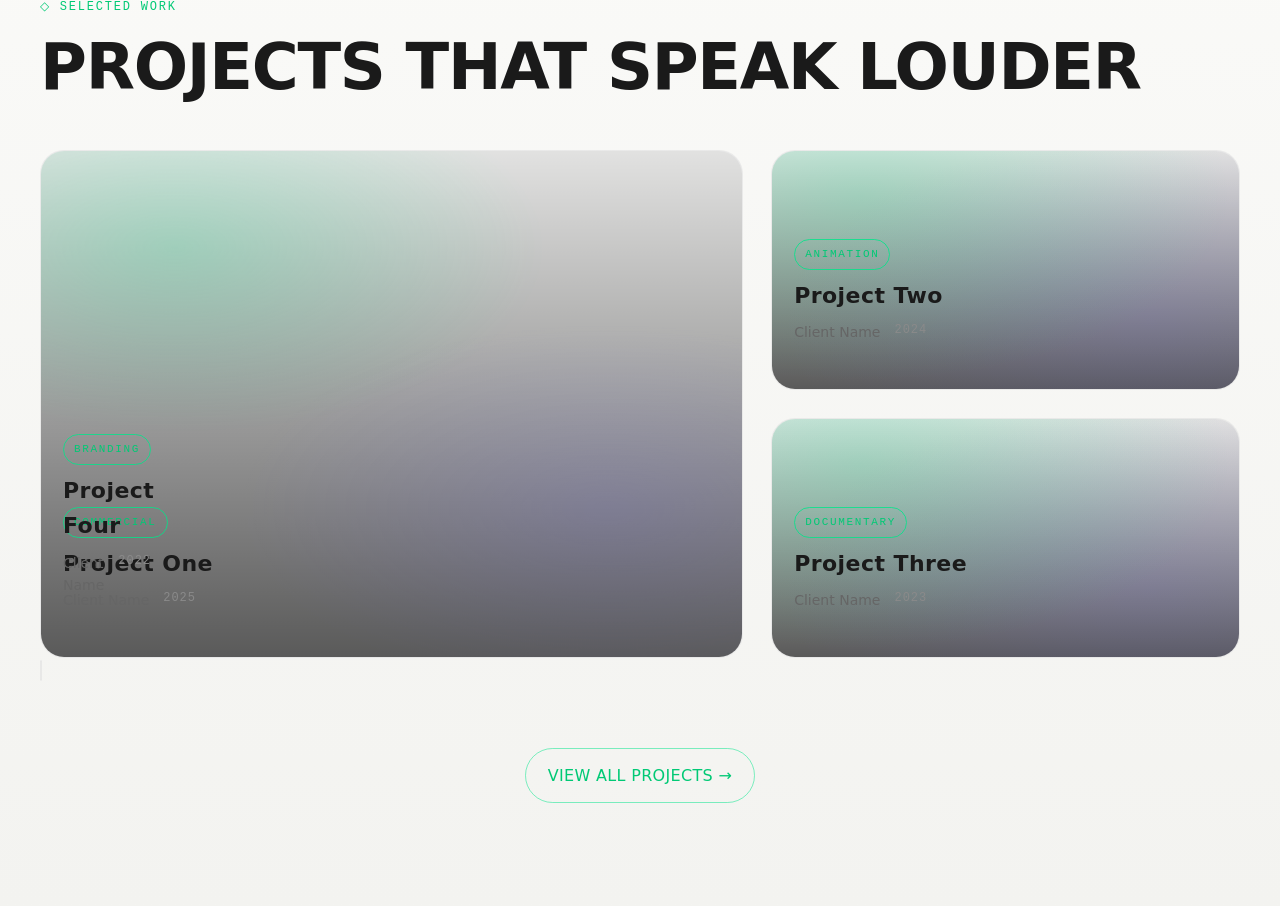
==== commit 5be2419a: "Partner logos" ====
--- a/index.html
+++ b/index.html
@@ -142,20 +142,20 @@
 
         <div class="marquee" aria-label="Client logos">
           <div class="track track--left" data-track>
-            <div class="logo" data-logo>COOP</div>
-            <div class="logo" data-logo>ETHIO</div>
-            <div class="logo" data-logo>SAFARICOM</div>
-            <div class="logo" data-logo>CBE</div>
-            <div class="logo" data-logo>DASHEN</div>
-            <div class="logo" data-logo>UN</div>
+            <div class="logo" data-logo><img src="Partners/Cooperative_Bank_of_Oromia-1.png" alt="Cooperative Bank of Oromia" loading="lazy" decoding="async" /></div>
+            <div class="logo" data-logo><img src="Partners/Ethiopian-Airlines_idMfc9XrwV_1.png" alt="Ethiopian Airlines" loading="lazy" decoding="async" /></div>
+            <div class="logo" data-logo><img src="Partners/united-states-agency-for-international-development-seeklogo.png" alt="USAID" loading="lazy" decoding="async" /></div>
+            <div class="logo" data-logo><img src="Partners/GIZ_idfEqkTkKR_0.png" alt="GIZ" loading="lazy" decoding="async" /></div>
+            <div class="logo" data-logo><img src="Partners/IFRC.png" alt="IFRC" loading="lazy" decoding="async" /></div>
+            <div class="logo" data-logo><img src="Partners/ethswitch-scaled.png" alt="EthSwitch" loading="lazy" decoding="async" /></div>
           </div>
           <div class="track track--right" data-track>
-            <div class="logo" data-logo>BRAND A</div>
-            <div class="logo" data-logo>BRAND B</div>
-            <div class="logo" data-logo>BRAND C</div>
-            <div class="logo" data-logo>BRAND D</div>
-            <div class="logo" data-logo>BRAND E</div>
-            <div class="logo" data-logo>BRAND F</div>
+            <div class="logo" data-logo><img src="Partners/heinken.png" alt="Heineken" loading="lazy" decoding="async" /></div>
+            <div class="logo" data-logo><img src="Partners/Ignite-Africa.png" alt="Ignite Africa" loading="lazy" decoding="async" /></div>
+            <div class="logo" data-logo><img src="Partners/Qene-games.png" alt="Qene Games" loading="lazy" decoding="async" /></div>
+            <div class="logo" data-logo><img src="Partners/heloo-market-scaled.png" alt="Heloo Market" loading="lazy" decoding="async" /></div>
+            <div class="logo" data-logo><img src="Partners/first-consult-scaled.png" alt="First Consult" loading="lazy" decoding="async" /></div>
+            <div class="logo" data-logo><img src="Partners/ahadu_bank_s_c-removebg-preview.png" alt="Ahadu Bank" loading="lazy" decoding="async" /></div>
           </div>
         </div>
       </div>
--- a/styles.css
+++ b/styles.css
@@ -725,14 +725,45 @@
   width: 120px;
   height: 44px;
   border-radius: var(--radius-md);
+  display:grid;
+  place-items:center;
+  border: 1px solid rgba(255,255,255,.10);
   background: rgba(255,255,255,.06);
-  border:1px solid rgba(255,255,255,.08);
-  display:grid;
-  place-items:center;
+  color: var(--text-1);
+  font-family: "Cabinet Grotesk", ui-sans-serif, system-ui;
+  letter-spacing: .08em;
+  font-size: 12px;
   filter: grayscale(1);
-  opacity:.85;
+  opacity:.7;
+  transform: translateZ(0);
   transition: transform .25s var(--ease-out), filter .25s var(--ease-out), opacity .25s var(--ease-out);
 }
+
+.logo img{
+  max-width: 88%;
+  max-height: 70%;
+  width: auto;
+  height: auto;
+  object-fit: contain;
+  display:block;
+  filter: brightness(0) invert(1);
+  opacity: .95;
+}
+
+html[data-theme="light"] .logo{
+  border: 1px solid rgba(0,0,0,.10);
+  background: rgba(0,0,0,.04);
+}
+
+html[data-theme="light"] .logo img{
+  filter: none;
+}
+
+@media (max-width: 640px){
+  .track{ gap: 44px; }
+  .logo{ width: 104px; height: 40px; }
+}
+
 .logo:hover{ filter: grayscale(0); transform: scale(1.08); opacity: 1; }
 
 @media (prefers-reduced-motion: no-preference){
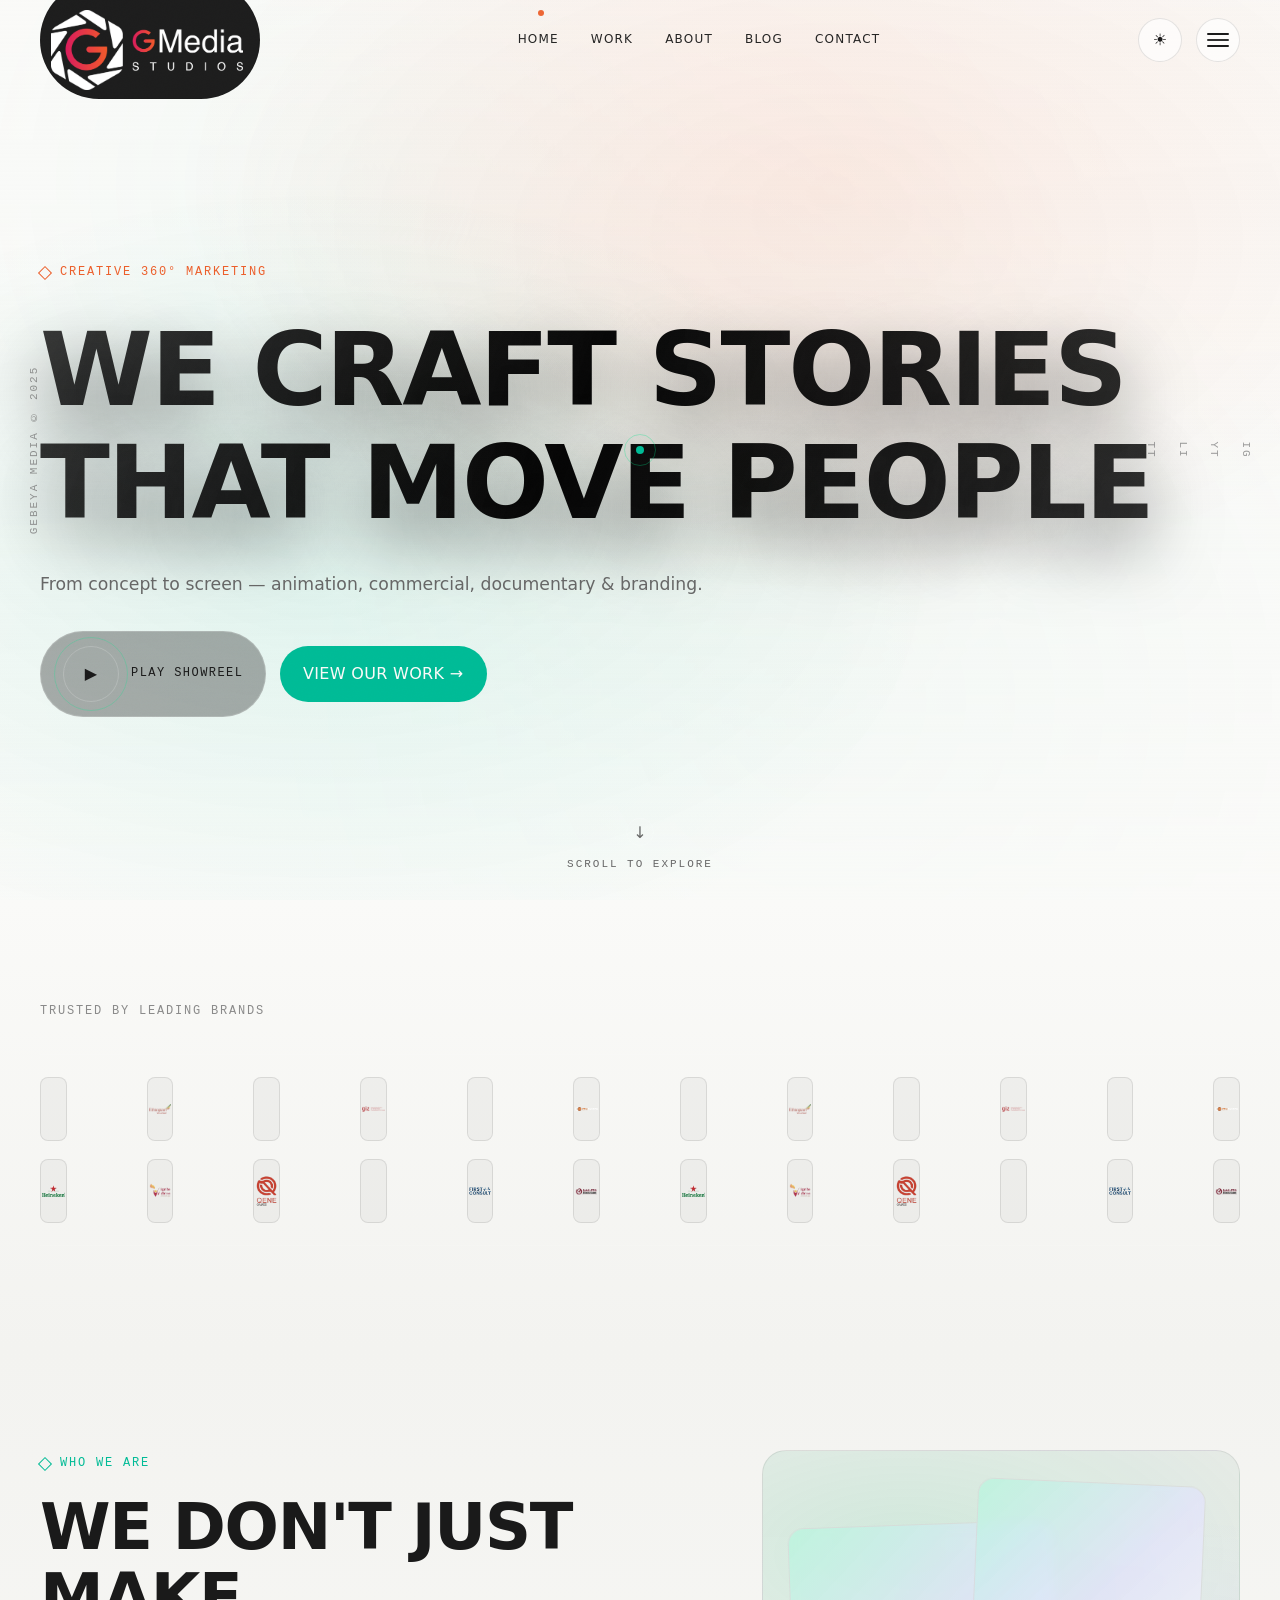
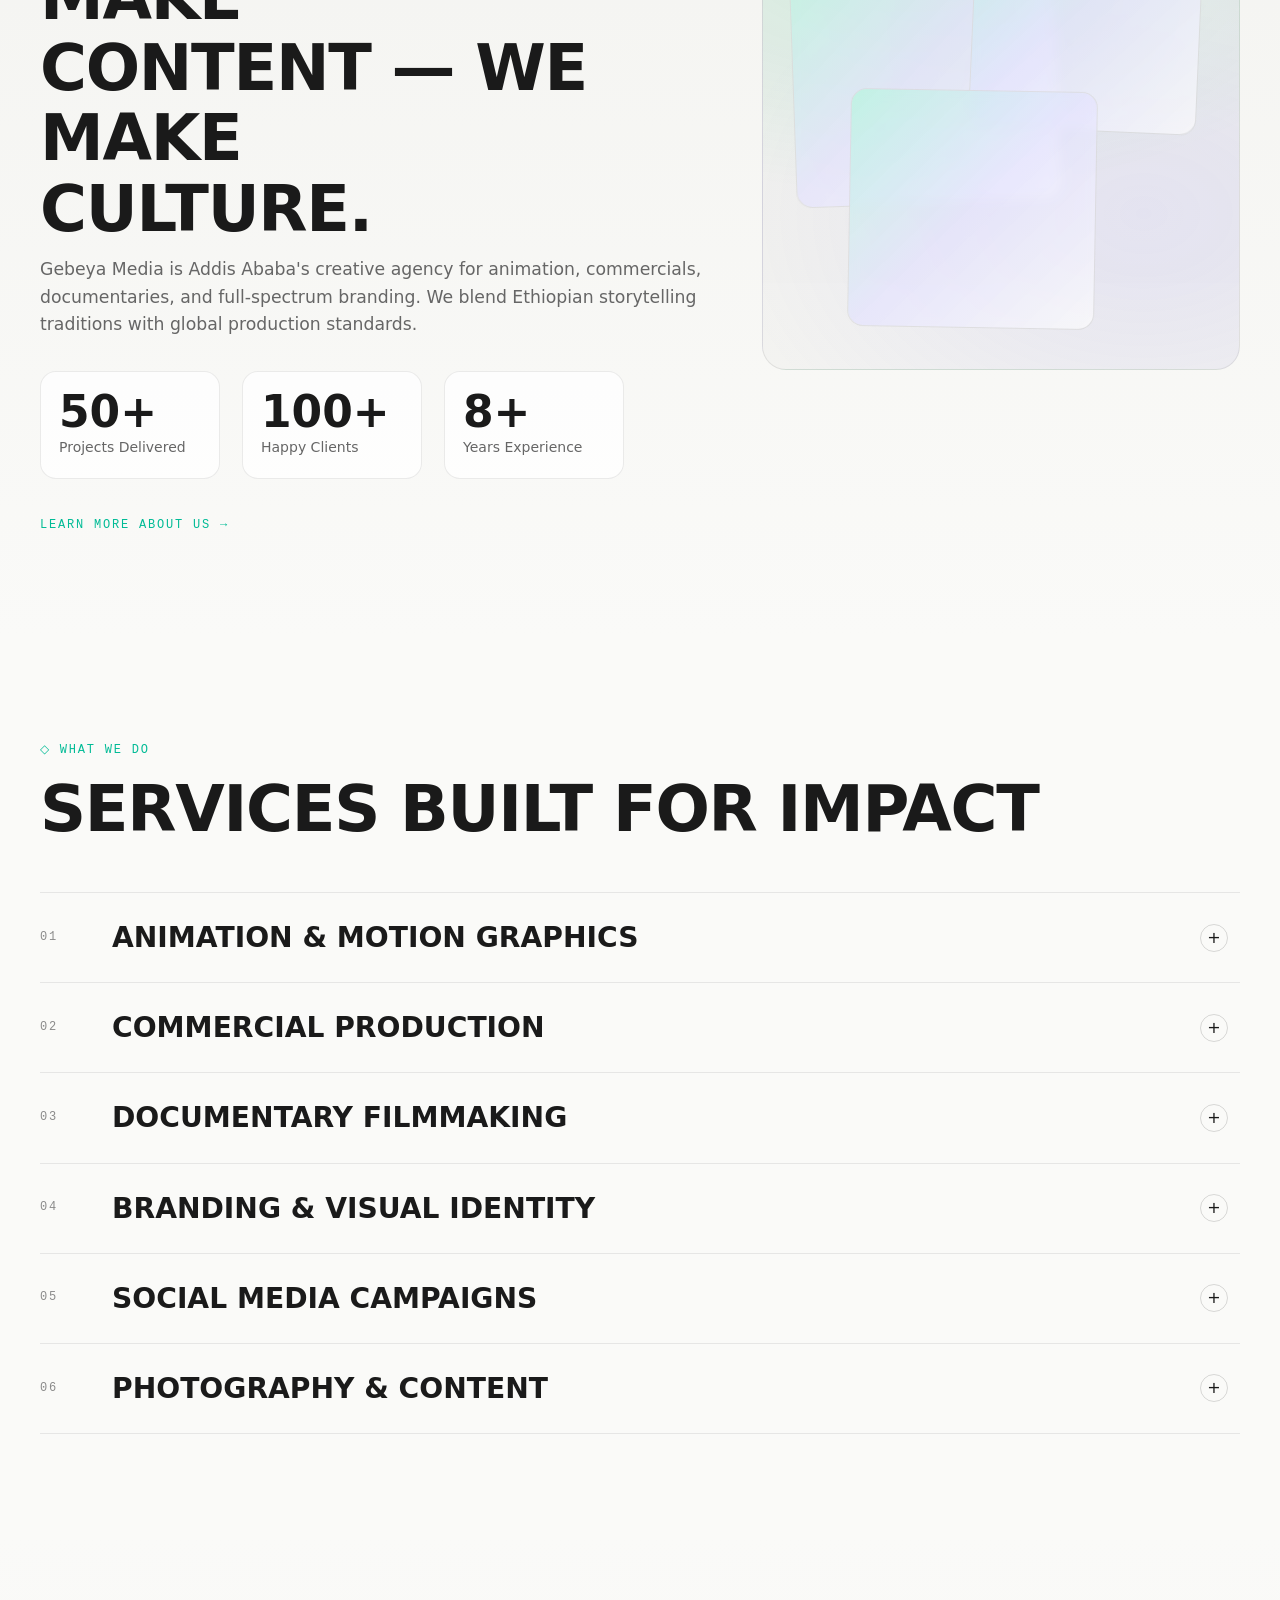
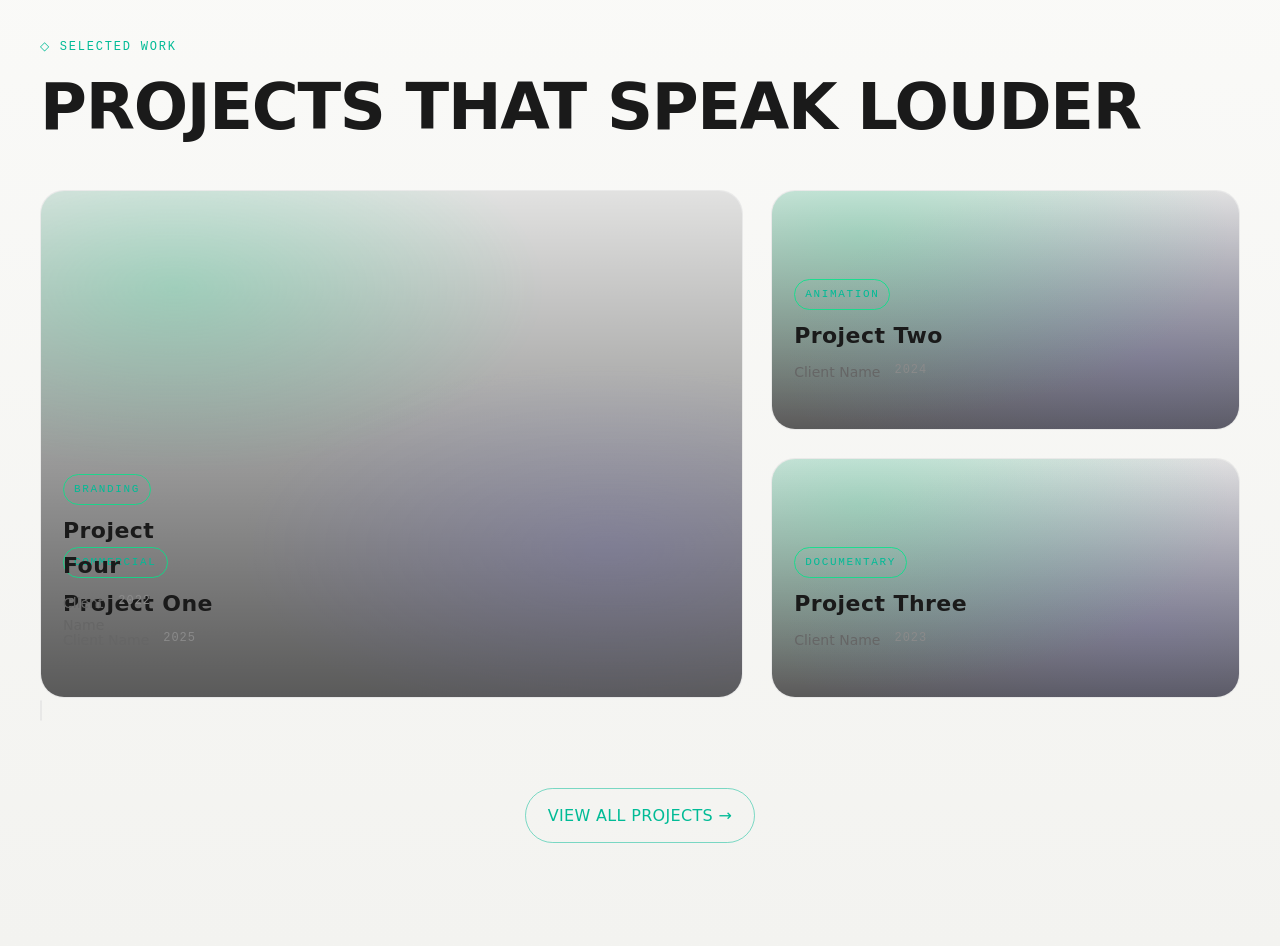
==== commit 2a9870be: "Hero canvas" ====
--- a/index.html
+++ b/index.html
@@ -103,6 +103,7 @@
         <video data-hero-video autoplay muted loop playsinline preload="metadata">
           <source src="videoplayback-1.mp4" type="video/mp4" />
         </video>
+        <canvas class="hero__canvas" data-hero-canvas></canvas>
         <div class="hero__shade"></div>
       </div>
 
--- a/styles.css
+++ b/styles.css
@@ -7,10 +7,13 @@
   --text-1:#A0A0A0;
   --text-2:#666666;
 
-  --accent:#00E68A;
-  --accent-glow:rgba(0,230,138,.25);
-  --accent-hover:#00FF99;
-  --accent-2:#6C63FF;
+  --accent:#00BB96;
+  --accent-rgb:0,187,150;
+  --accent-glow:rgba(var(--accent-rgb),.25);
+  --accent-hover:#00D2A7;
+
+  --accent-2:#EC5E2A;
+  --accent-2-rgb:236,94,42;
 
   --error:#FF4444;
   --warning:#FFB800;
@@ -51,9 +54,10 @@
   --text-1:#666666;
   --text-2:#8A8A8A;
 
-  --accent:#00C975;
-  --accent-glow:rgba(0,201,117,.20);
-  --accent-hover:#00E07F;
+  --accent:#00BB96;
+  --accent-rgb:0,187,150;
+  --accent-glow:rgba(var(--accent-rgb),.20);
+  --accent-hover:#00D2A7;
 
   color-scheme:light;
 }
@@ -289,7 +293,7 @@
   right:6px;
   bottom:4px;
   height:2px;
-  background: var(--accent);
+  background: var(--accent-2);
   transform: scaleX(0);
   transform-origin: left center;
   transition: transform .3s var(--ease-out);
@@ -300,12 +304,11 @@
   content:"";
   position:absolute;
   left:50%;
-  transform: translateX(-50%);
-  bottom:-2px;
+  top: -10px;
   width:6px;
   height:6px;
   border-radius: var(--radius-full);
-  background: var(--accent);
+  background: var(--accent-2);
 }
 
 @media (max-width: 900px){
@@ -467,7 +470,7 @@
   transition: transform .35s var(--ease-out), color .25s var(--ease-out), opacity .25s var(--ease-out);
 }
 
-.menu a:hover .menu__label{ color: var(--accent); transform: translateX(20px); }
+.menu a:hover .menu__label{ color: var(--accent-2); transform: translateX(20px); }
 
 .overlay__meta{
   display:grid;
@@ -496,7 +499,7 @@
   align-items:center;
   padding-top: 80px;
 }
-@media (max-width: 0px){
+@media (max-width: 640px){
   .hero{ padding-top: 64px; }
 }
 
@@ -522,18 +525,39 @@
   transform: translate3d(0,0,0) scale(1.05);
 }
 
+.hero__canvas{
+  position:absolute;
+  inset:0;
+  width:100%;
+  height:100%;
+  pointer-events:none;
+  opacity: .28;
+  mix-blend-mode: screen;
+}
+
+html[data-theme="light"] .hero__canvas{
+  opacity: .22;
+  mix-blend-mode: multiply;
+}
+
+@media (prefers-reduced-motion: reduce){
+  .hero__canvas{ display:none; }
+}
+
 .hero__shade{
   position:absolute;
   inset:0;
-  background: linear-gradient(to bottom, rgba(10,10,10,.7) 0%, rgba(10,10,10,.4) 50%, rgba(10,10,10,.9) 100%),
-              radial-gradient(1200px 700px at 70% 20%, rgba(108,99,255,.12), transparent 60%),
-              radial-gradient(1000px 600px at 30% 60%, rgba(0,230,138,.10), transparent 60%);
+  background:
+    radial-gradient(1100px 700px at 65% 20%, rgba(var(--accent-2-rgb),.14), transparent 60%),
+    radial-gradient(1000px 650px at 25% 65%, rgba(var(--accent-rgb),.14), transparent 62%),
+    linear-gradient(to bottom, rgba(10,10,10,.78) 0%, rgba(10,10,10,.44) 50%, rgba(10,10,10,.92) 100%);
 }
 
 html[data-theme="light"] .hero__shade{
-  background: linear-gradient(to bottom, rgba(250,250,248,.55) 0%, rgba(250,250,248,.20) 50%, rgba(250,250,248,.75) 100%),
-              radial-gradient(1200px 700px at 70% 20%, rgba(108,99,255,.10), transparent 60%),
-              radial-gradient(1000px 600px at 30% 60%, rgba(0,201,117,.10), transparent 60%);
+  background:
+    radial-gradient(1100px 700px at 65% 20%, rgba(var(--accent-2-rgb),.10), transparent 60%),
+    radial-gradient(1000px 650px at 25% 65%, rgba(var(--accent-rgb),.10), transparent 62%),
+    linear-gradient(to bottom, rgba(250,250,248,.62) 0%, rgba(250,250,248,.22) 52%, rgba(250,250,248,.82) 100%);
 }
 
 .hero__content{
@@ -550,13 +574,13 @@
   display:inline-flex;
   align-items:center;
   gap:10px;
-  color: var(--accent);
+  color: var(--accent-2);
 }
 
 .hero__tag i{
   width:10px;
   height:10px;
-  border:1px solid var(--accent);
+  border:1px solid var(--accent-2);
   transform: rotate(45deg);
   display:inline-block;
 }
@@ -564,6 +588,31 @@
 .hero h1{
   margin:0;
   font-size: clamp(48px, 8vw, 144px);
+  text-shadow: 0 28px 70px rgba(0,0,0,.55);
+}
+
+@media (prefers-reduced-motion: no-preference){
+  .hero h1{
+    background: linear-gradient(110deg, rgba(255,255,255,.86) 0%, rgba(255,255,255,1) 45%, rgba(255,255,255,.86) 100%);
+    -webkit-background-clip: text;
+    background-clip: text;
+    color: transparent;
+    background-size: 200% 100%;
+    animation: heroSheen 6.5s var(--ease-out) infinite;
+  }
+
+  html[data-theme="light"] .hero h1{
+    background: linear-gradient(110deg, rgba(10,10,10,.80) 0%, rgba(10,10,10,1) 45%, rgba(10,10,10,.80) 100%);
+    -webkit-background-clip: text;
+    background-clip: text;
+    color: transparent;
+  }
+}
+
+@keyframes heroSheen{
+  0%{ background-position: 0% 50%; }
+  50%{ background-position: 100% 50%; }
+  100%{ background-position: 0% 50%; }
 }
 
 .lead{
@@ -580,6 +629,10 @@
   flex-wrap: wrap;
 }
 
+@media (max-width: 640px){
+  .hero__cta{ gap: 10px; }
+}
+
 .btn{
   display:inline-flex;
   align-items:center;
@@ -594,15 +647,15 @@
   transition: transform .25s var(--ease-out), background .25s var(--ease-out), border-color .25s var(--ease-out), box-shadow .25s var(--ease-out);
 }
 
-.btn:hover{ transform: translateY(-1px) scale(1.01); border-color: rgba(0,230,138,.45); }
-.btn:focus-visible{ outline:none; box-shadow: 0 0 0 3px rgba(0,230,138,.35); }
+.btn:hover{ transform: translateY(-1px) scale(1.01); border-color: rgba(var(--accent-rgb),.45); }
+.btn:focus-visible{ outline:none; box-shadow: 0 0 0 3px rgba(var(--accent-rgb),.35); }
 
 .btn--primary{
   background: var(--accent);
   color: var(--bg-0);
   border-color: transparent;
 }
-.btn--primary:hover{ background: var(--accent-hover); box-shadow: 0 18px 40px rgba(0,230,138,.18); }
+.btn--primary:hover{ background: var(--accent-hover); box-shadow: 0 18px 40px rgba(var(--accent-rgb),.18); }
 
 .play{
   display:inline-flex;
@@ -722,8 +775,8 @@
 }
 
 .logo{
-  width: 120px;
-  height: 44px;
+  width: 176px;
+  height: 64px;
   border-radius: var(--radius-md);
   display:grid;
   place-items:center;
@@ -733,21 +786,21 @@
   font-family: "Cabinet Grotesk", ui-sans-serif, system-ui;
   letter-spacing: .08em;
   font-size: 12px;
-  filter: grayscale(1);
-  opacity:.7;
+  filter: grayscale(.35);
+  opacity:.92;
   transform: translateZ(0);
   transition: transform .25s var(--ease-out), filter .25s var(--ease-out), opacity .25s var(--ease-out);
 }
 
 .logo img{
-  max-width: 88%;
-  max-height: 70%;
+  max-width: 92%;
+  max-height: 78%;
   width: auto;
   height: auto;
   object-fit: contain;
   display:block;
-  filter: brightness(0) invert(1);
-  opacity: .95;
+  filter: brightness(0) invert(1) contrast(1.15);
+  opacity: 1;
 }
 
 html[data-theme="light"] .logo{
@@ -756,12 +809,12 @@
 }
 
 html[data-theme="light"] .logo img{
-  filter: none;
+  filter: contrast(1.12);
 }
 
 @media (max-width: 640px){
   .track{ gap: 44px; }
-  .logo{ width: 104px; height: 40px; }
+  .logo{ width: 150px; height: 56px; }
 }
 
 .logo:hover{ filter: grayscale(0); transform: scale(1.08); opacity: 1; }
@@ -924,7 +977,7 @@
 html[data-theme="light"] .plus{
   border: 1px solid rgba(0,0,0,.14);
 }
-.item[aria-expanded="true"] .plus{ transform: rotate(45deg); border-color: rgba(0,230,138,.45); }
+.item[aria-expanded="true"] .plus{ transform: rotate(45deg); border-color: rgba(var(--accent-2-rgb),.45); }
 
 .panel{
   max-height: 0px;
@@ -1042,14 +1095,22 @@
   padding: 8px 12px;
   border-radius: var(--radius-full);
   border: 1px solid rgba(255,255,255,.12);
-  background: rgba(26,26,26,.18);
+  background: rgba(26,26,26,.35);
   color: var(--text-1);
   cursor:pointer;
   transition: transform .2s var(--ease-out), border-color .2s var(--ease-out), color .2s var(--ease-out), background .2s var(--ease-out);
 }
 
-.chip:hover{ transform: translateY(-1px); border-color: rgba(0,230,138,.35); color: var(--text-0); }
-.chip.is-active{ background: rgba(0,230,138,.10); border-color: rgba(0,230,138,.5); color: var(--accent); }
+.chip:hover{ transform: translateY(-1px); border-color: rgba(var(--accent-2-rgb),.42); color: var(--text-0); }
+.chip.is-active{ background: rgba(var(--accent-2-rgb),.12); border-color: rgba(var(--accent-2-rgb),.62); color: var(--accent-2); }
+
+html[data-theme="light"] .chip{
+  background: rgba(255,255,255,.65);
+  border: 1px solid rgba(0,0,0,.10);
+  color: var(--text-1);
+}
+html[data-theme="light"] .chip:hover{ border-color: rgba(var(--accent-2-rgb),.36); }
+html[data-theme="light"] .chip.is-active{ background: rgba(var(--accent-2-rgb),.10); border-color: rgba(var(--accent-2-rgb),.55); }
 
 .postlist{
   margin-top: var(--space-2xl);
@@ -1069,7 +1130,7 @@
   transition: transform .3s var(--ease-out), border-color .3s var(--ease-out), background .3s var(--ease-out);
 }
 
-.post:hover{ transform: translateY(-2px); border-color: rgba(0,230,138,.28); background: rgba(26,26,26,.30); }
+.post:hover{ transform: translateY(-2px); border-color: rgba(var(--accent-2-rgb),.28); background: rgba(26,26,26,.30); }
 
 .post__title{
   margin: 0;
@@ -1166,10 +1227,10 @@
 
 .btn--outline{
   background: transparent;
-  border-color: rgba(0,230,138,.5);
+  border-color: rgba(var(--accent-rgb),.5);
   color: var(--accent);
 }
-.btn--outline:hover{ background: rgba(0,230,138,.08); }
+.btn--outline:hover{ background: rgba(var(--accent-rgb),.08); }
 
 .page{
   padding-top: 120px;
@@ -1193,14 +1254,22 @@
   padding: 10px 14px;
   border-radius: var(--radius-full);
   border: 1px solid rgba(255,255,255,.14);
-  background: rgba(26,26,26,.25);
+  background: rgba(26,26,26,.35);
   color: var(--text-0);
   cursor:pointer;
   transition: background .2s var(--ease-out), border-color .2s var(--ease-out), transform .2s var(--ease-out), color .2s var(--ease-out);
 }
 
-.pill:hover{ transform: translateY(-1px); border-color: rgba(0,230,138,.4); }
-.pill.is-active{ background: rgba(0,230,138,.12); border-color: rgba(0,230,138,.55); color: var(--accent); }
+.pill:hover{ transform: translateY(-1px); border-color: rgba(var(--accent-2-rgb),.48); }
+.pill.is-active{ background: rgba(var(--accent-2-rgb),.12); border-color: rgba(var(--accent-2-rgb),.62); color: var(--accent-2); }
+
+html[data-theme="light"] .pill{
+  background: rgba(255,255,255,.72);
+  border: 1px solid rgba(0,0,0,.10);
+  color: var(--text-0);
+}
+html[data-theme="light"] .pill:hover{ border-color: rgba(var(--accent-2-rgb),.38); }
+html[data-theme="light"] .pill.is-active{ background: rgba(var(--accent-2-rgb),.10); border-color: rgba(var(--accent-2-rgb),.58); }
 
 .worklist{
   margin-top: var(--space-2xl);
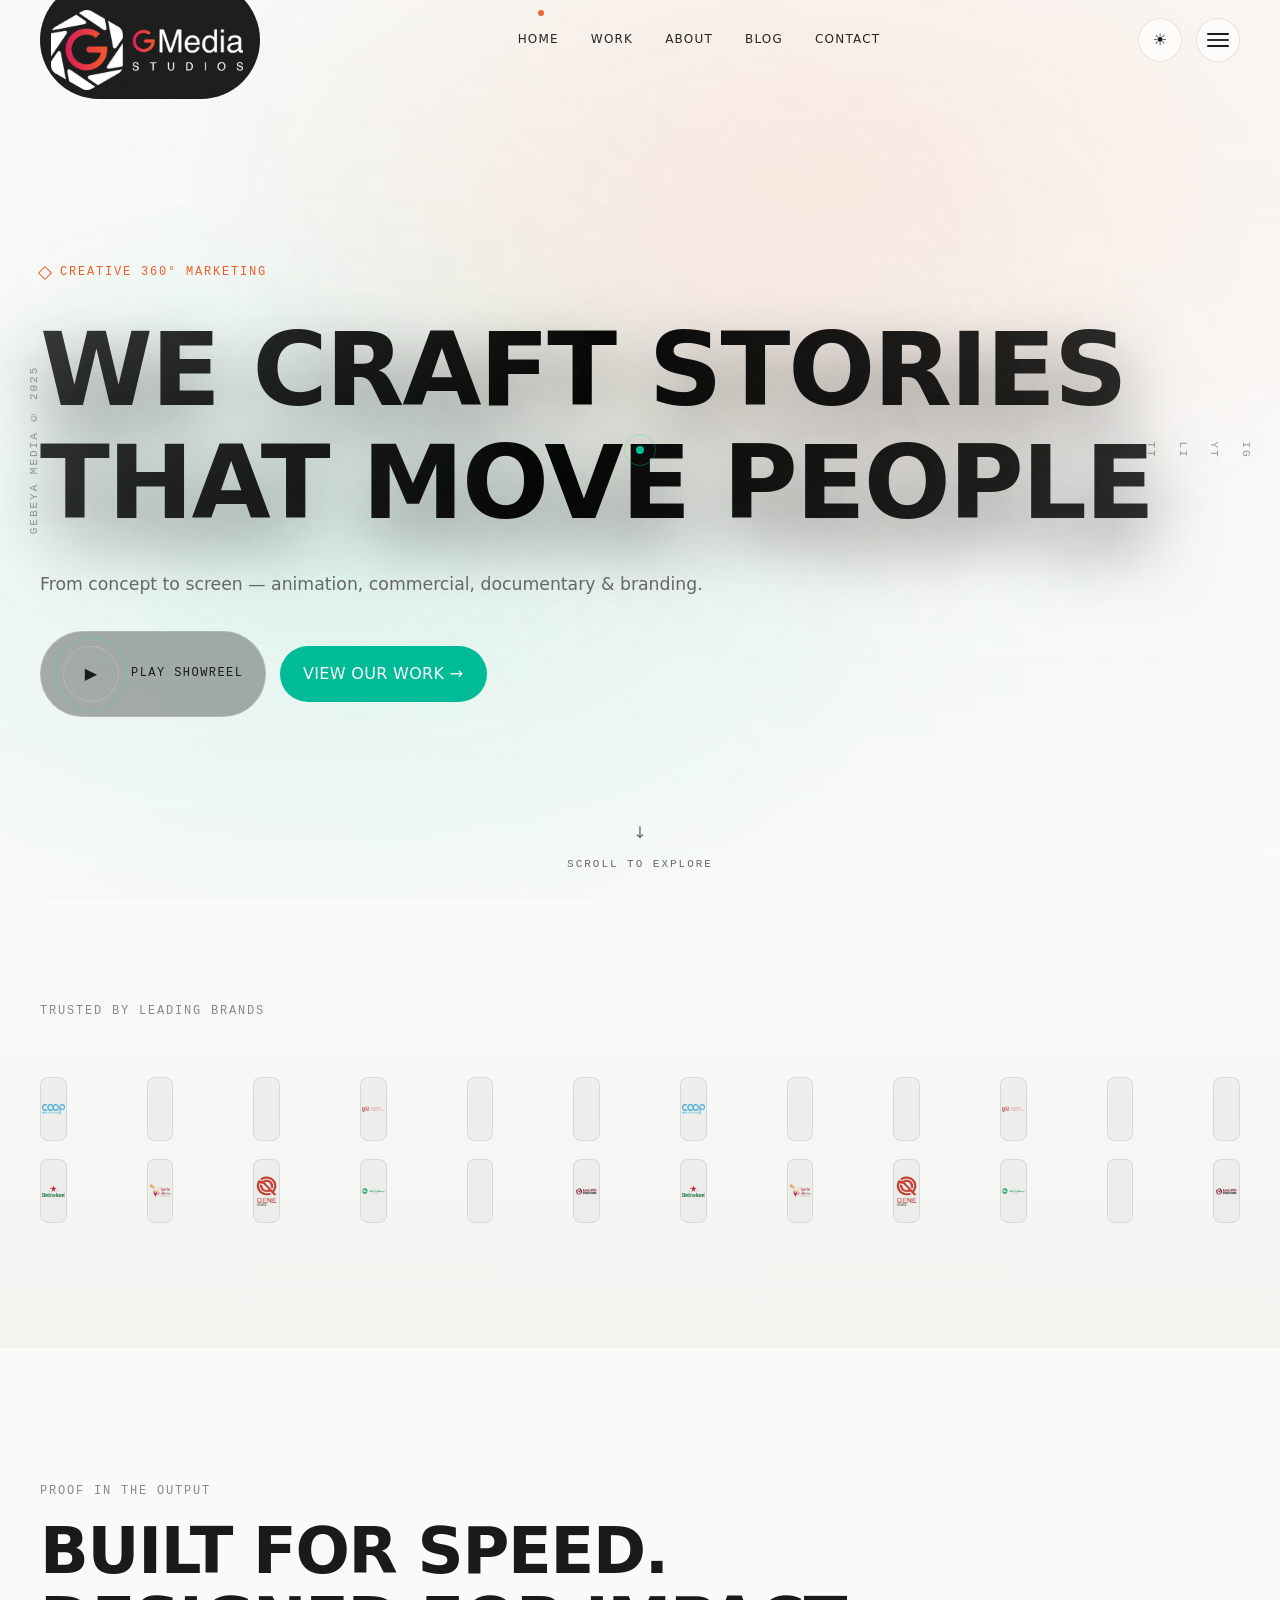
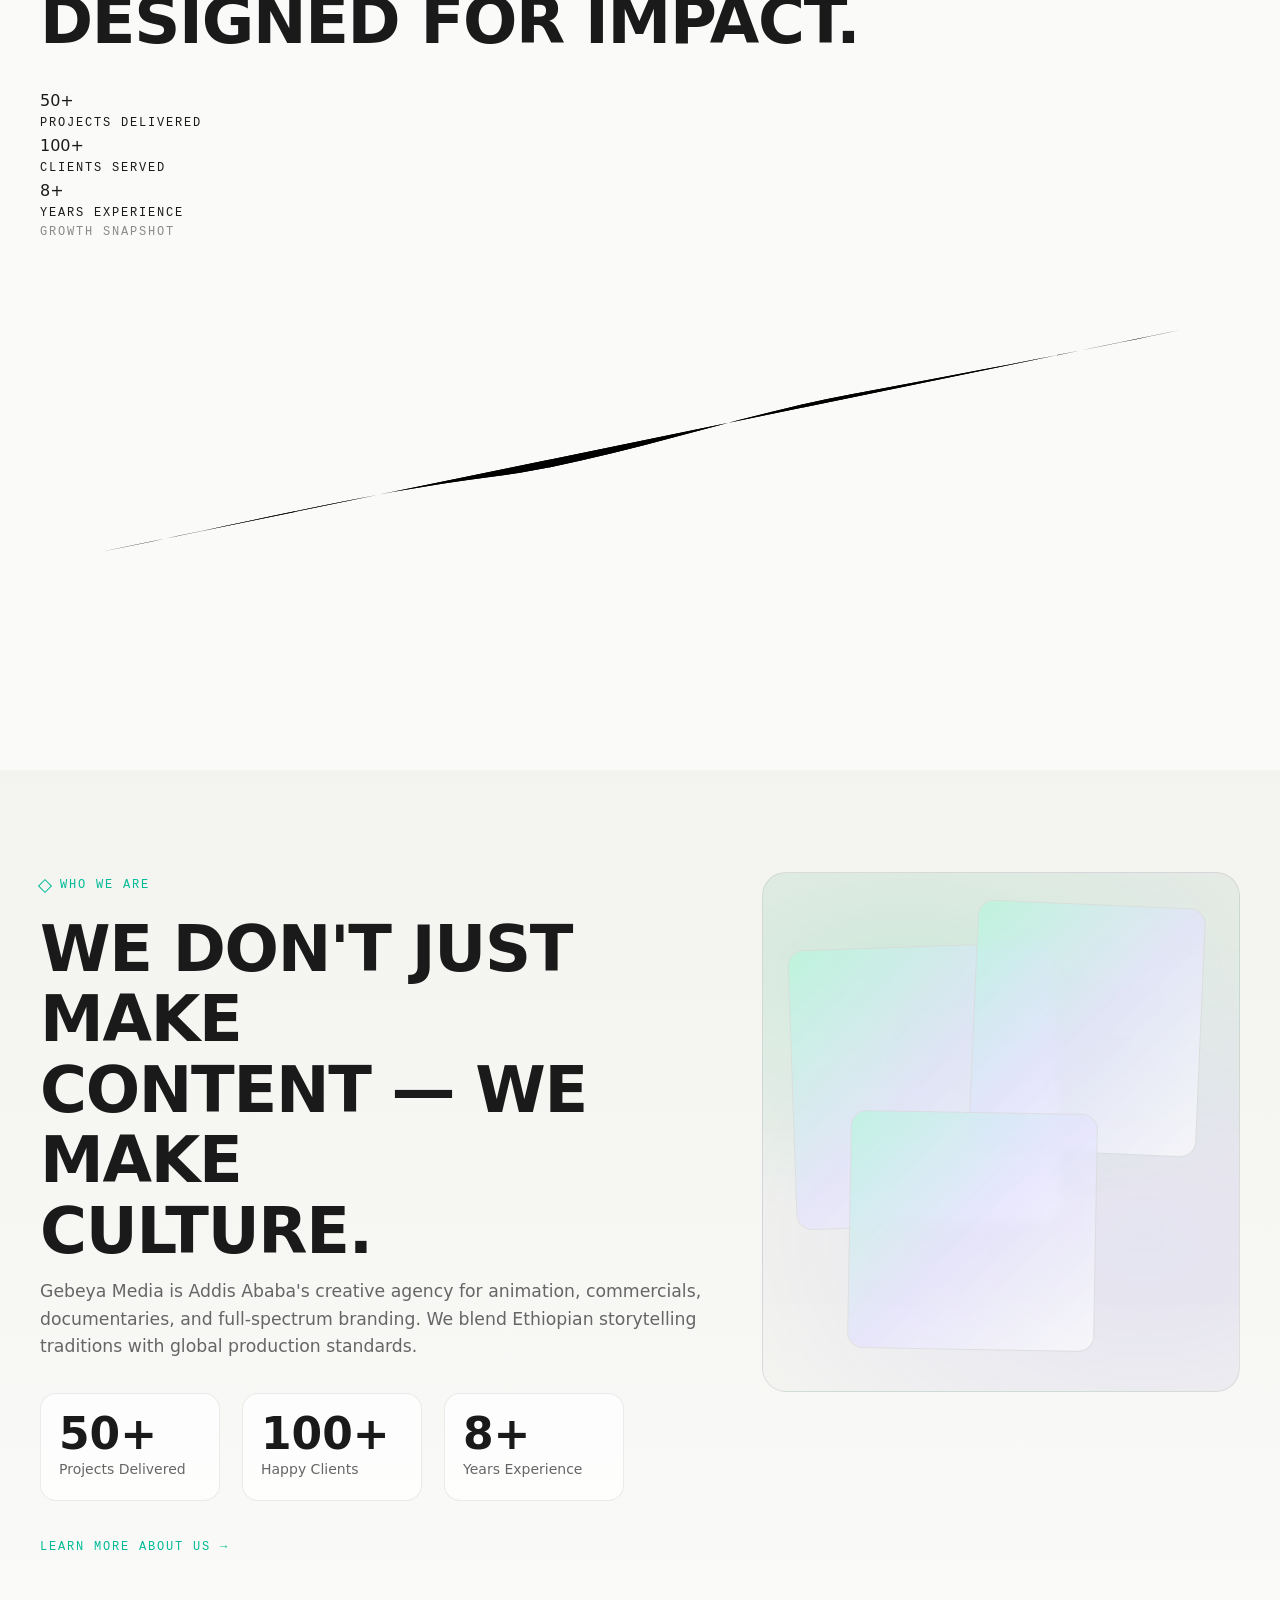
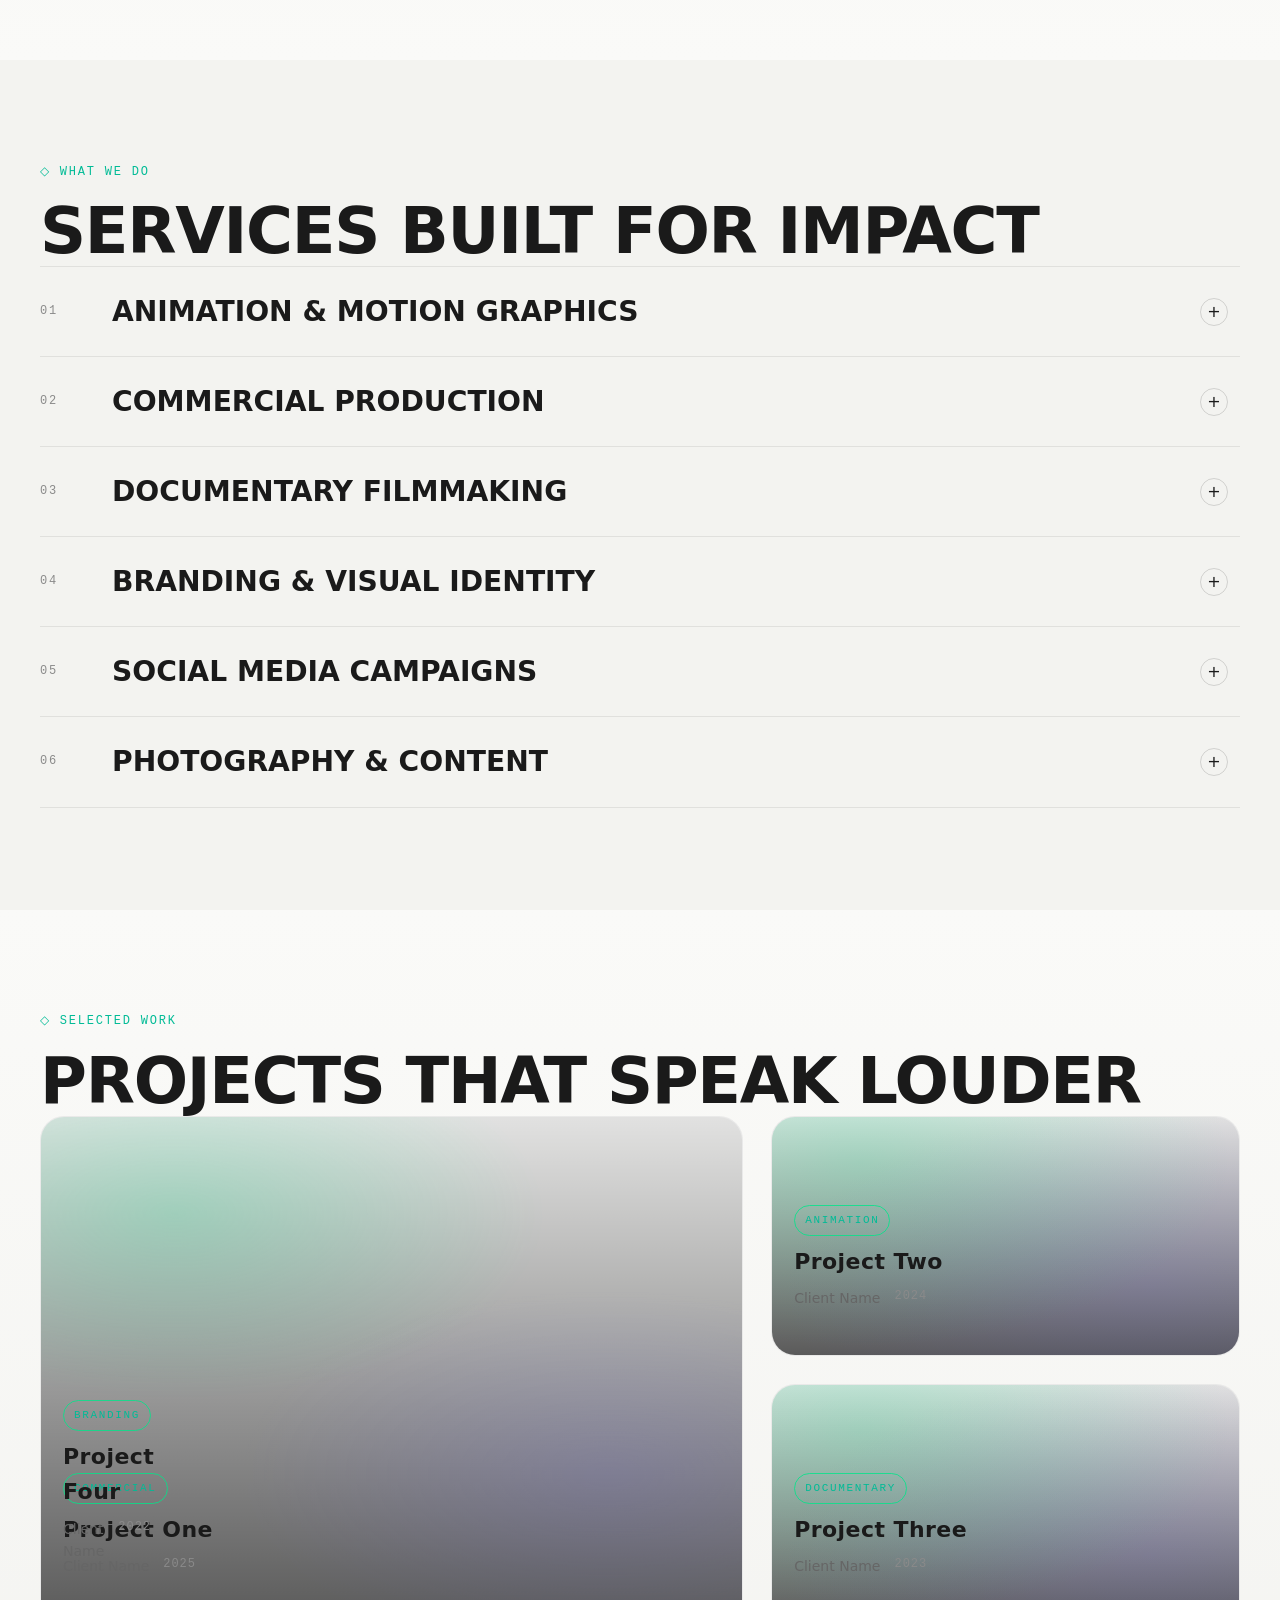
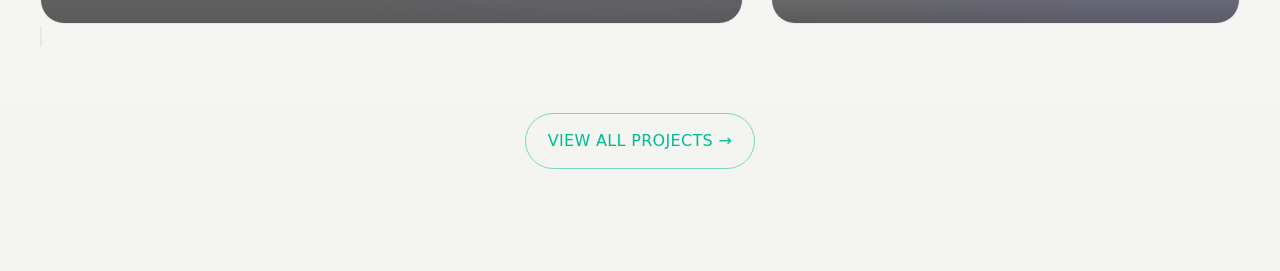
==== commit 05f776d1: "Stats viz" ====
--- a/index.html
+++ b/index.html
@@ -162,6 +162,43 @@
       </div>
     </section>
 
+    <section class="section stats" aria-label="Studio stats">
+      <div class="container">
+        <div class="sectionhead" style="margin-bottom: var(--space-xl);">
+          <div>
+            <div class="mono" style="color: var(--text-2);" data-reveal>PROOF IN THE OUTPUT</div>
+            <h2 data-reveal data-reveal-delay="80">BUILT FOR SPEED.<br/>DESIGNED FOR IMPACT.</h2>
+          </div>
+        </div>
+
+        <div class="statsviz">
+          <div class="statsviz__grid">
+            <div class="kpi" data-reveal>
+              <div class="kpi__value" data-count-to="50" data-count-suffix="+">0</div>
+              <div class="kpi__label mono">PROJECTS DELIVERED</div>
+            </div>
+            <div class="kpi" data-reveal data-reveal-delay="80">
+              <div class="kpi__value" data-count-to="100" data-count-suffix="+">0</div>
+              <div class="kpi__label mono">CLIENTS SERVED</div>
+            </div>
+            <div class="kpi" data-reveal data-reveal-delay="160">
+              <div class="kpi__value" data-count-to="8" data-count-suffix="+">0</div>
+              <div class="kpi__label mono">YEARS EXPERIENCE</div>
+            </div>
+          </div>
+
+          <div class="chart" data-reveal data-reveal-delay="220">
+            <div class="mono" style="color: var(--text-2); margin-bottom: 10px;">GROWTH SNAPSHOT</div>
+            <svg class="chart__svg" viewBox="0 0 800 240" aria-hidden="true" data-chart>
+              <path class="chart__grid" d="M40 40 H760 M40 120 H760 M40 200 H760" />
+              <path class="chart__line" d="M40 200 C140 180, 220 160, 300 150 C380 140, 460 110, 540 95 C620 80, 700 65, 760 52" />
+              <path class="chart__glow" d="M40 200 C140 180, 220 160, 300 150 C380 140, 460 110, 540 95 C620 80, 700 65, 760 52" />
+            </svg>
+          </div>
+        </div>
+      </div>
+    </section>
+
     <section class="section about">
       <div class="container grid-12">
         <div style="grid-column: span 7;">
--- a/styles.css
+++ b/styles.css
@@ -909,17 +909,14 @@
 .cardlet__inner{
   width:100%;
   height:100%;
-  background:
-    linear-gradient(135deg, rgba(0,230,138,.20), rgba(108,99,255,.12), rgba(255,255,255,.04));
+  background: linear-gradient(135deg, rgba(0,230,138,.20), rgba(108,99,255,.12), rgba(255,255,255,.04));
 }
 
 .services{
-  background: var(--bg-0);
-}
-
-.sectionhead{
-  display:flex;
-  justify-content:space-between;
+  background: var(--bg-1);
+}
+
+.statsviz{
   align-items:flex-end;
   gap: 24px;
   margin-bottom: var(--space-2xl);
@@ -1435,6 +1432,157 @@
 .spec-k{ color: var(--text-2); font-size: 12px; }
 .spec-v{ color: var(--text-0); font-size: 13px; text-align:right; }
 
+.case-aside{
+  display:grid;
+  gap: 14px;
+  align-content:start;
+}
+
+.case-section{
+  padding-top: 18px;
+  border-top: 1px solid rgba(255,255,255,.08);
+}
+
+html[data-theme="light"] .case-section{
+  border-top: 1px solid rgba(0,0,0,.08);
+}
+
+.metrics{
+  display:grid;
+  grid-template-columns: 1fr;
+  gap: 10px;
+}
+
+.metric{
+  border-radius: var(--radius-md);
+  border: 1px solid rgba(255,255,255,.10);
+  background: rgba(26,26,26,.22);
+  padding: 12px 12px;
+}
+
+html[data-theme="light"] .metric{
+  border: 1px solid rgba(0,0,0,.10);
+  background: rgba(255,255,255,.72);
+}
+
+.metric-k{ color: var(--text-2); }
+.metric-v{ font-size: 14px; color: var(--text-0); }
+
+.credits,.timeline{
+  display:grid;
+  gap: 10px;
+}
+
+.credit-row,.timeline-row{
+  display:grid;
+  grid-template-columns: 120px 1fr;
+  gap: 12px;
+  padding: 10px 0;
+  border-bottom: 1px solid rgba(255,255,255,.08);
+}
+
+html[data-theme="light"] .credit-row,
+html[data-theme="light"] .timeline-row{
+  border-bottom: 1px solid rgba(0,0,0,.08);
+}
+
+.credit-row:last-child,
+.timeline-row:last-child{ border-bottom: 0; padding-bottom: 0; }
+
+.credit-v,.timeline-v{ color: var(--text-0); font-size: 14px; }
+
+.gallery{
+  display:grid;
+  grid-template-columns: repeat(2, minmax(0, 1fr));
+  gap: 14px;
+  margin-top: 12px;
+}
+
+@media (max-width: 900px){
+  .gallery{ grid-template-columns: 1fr; }
+}
+
+.gallery-item{
+  border-radius: var(--radius-lg);
+  overflow:hidden;
+  border: 1px solid rgba(255,255,255,.10);
+  background: rgba(26,26,26,.25);
+}
+
+html[data-theme="light"] .gallery-item{
+  border: 1px solid rgba(0,0,0,.10);
+  background: rgba(255,255,255,.72);
+}
+
+.gallery-item img{
+  width:100%;
+  height:auto;
+  display:block;
+}
+
+.gallery-item--ph{
+  min-height: 220px;
+}
+
+.gallery-ph{
+  height: 100%;
+  min-height: 220px;
+  background:
+    radial-gradient(700px 320px at 20% 20%, rgba(var(--accent-rgb),.22), transparent 60%),
+    radial-gradient(700px 320px at 80% 70%, rgba(var(--accent-2-rgb),.18), transparent 60%),
+    linear-gradient(180deg, rgba(255,255,255,.06), rgba(0,0,0,.12));
+}
+
+html[data-theme="light"] .gallery-ph{
+  background:
+    radial-gradient(700px 320px at 20% 20%, rgba(var(--accent-rgb),.16), transparent 60%),
+    radial-gradient(700px 320px at 80% 70%, rgba(var(--accent-2-rgb),.14), transparent 60%),
+    linear-gradient(180deg, rgba(0,0,0,.03), rgba(0,0,0,.04));
+}
+
+.contact-cta{
+  margin-top: var(--space-3xl);
+  border-radius: var(--radius-xl);
+  border: 1px solid rgba(255,255,255,.10);
+  background: rgba(17,17,17,.55);
+  overflow:hidden;
+}
+
+html[data-theme="light"] .contact-cta{
+  border: 1px solid rgba(0,0,0,.10);
+  background: rgba(255,255,255,.75);
+}
+
+.contact-cta__inner{
+  display:grid;
+  grid-template-columns: 1fr auto;
+  gap: 18px;
+  align-items:center;
+  padding: clamp(18px, 2.5vw, 28px);
+}
+
+@media (max-width: 900px){
+  .contact-cta__inner{ grid-template-columns: 1fr; }
+}
+
+.contact-cta__title{
+  font-family: "Clash Display", ui-sans-serif, system-ui;
+  font-weight: 600;
+  font-size: clamp(24px, 3.2vw, 44px);
+  line-height: 1.05;
+}
+
+.contact-cta__actions{
+  display:flex;
+  flex-wrap: wrap;
+  gap: 10px;
+  justify-content:flex-end;
+}
+
+@media (max-width: 900px){
+  .contact-cta__actions{ justify-content:flex-start; }
+}
+
 .section-title{
   margin: 0 0 10px;
   font-family: "Cabinet Grotesk", ui-sans-serif, system-ui;
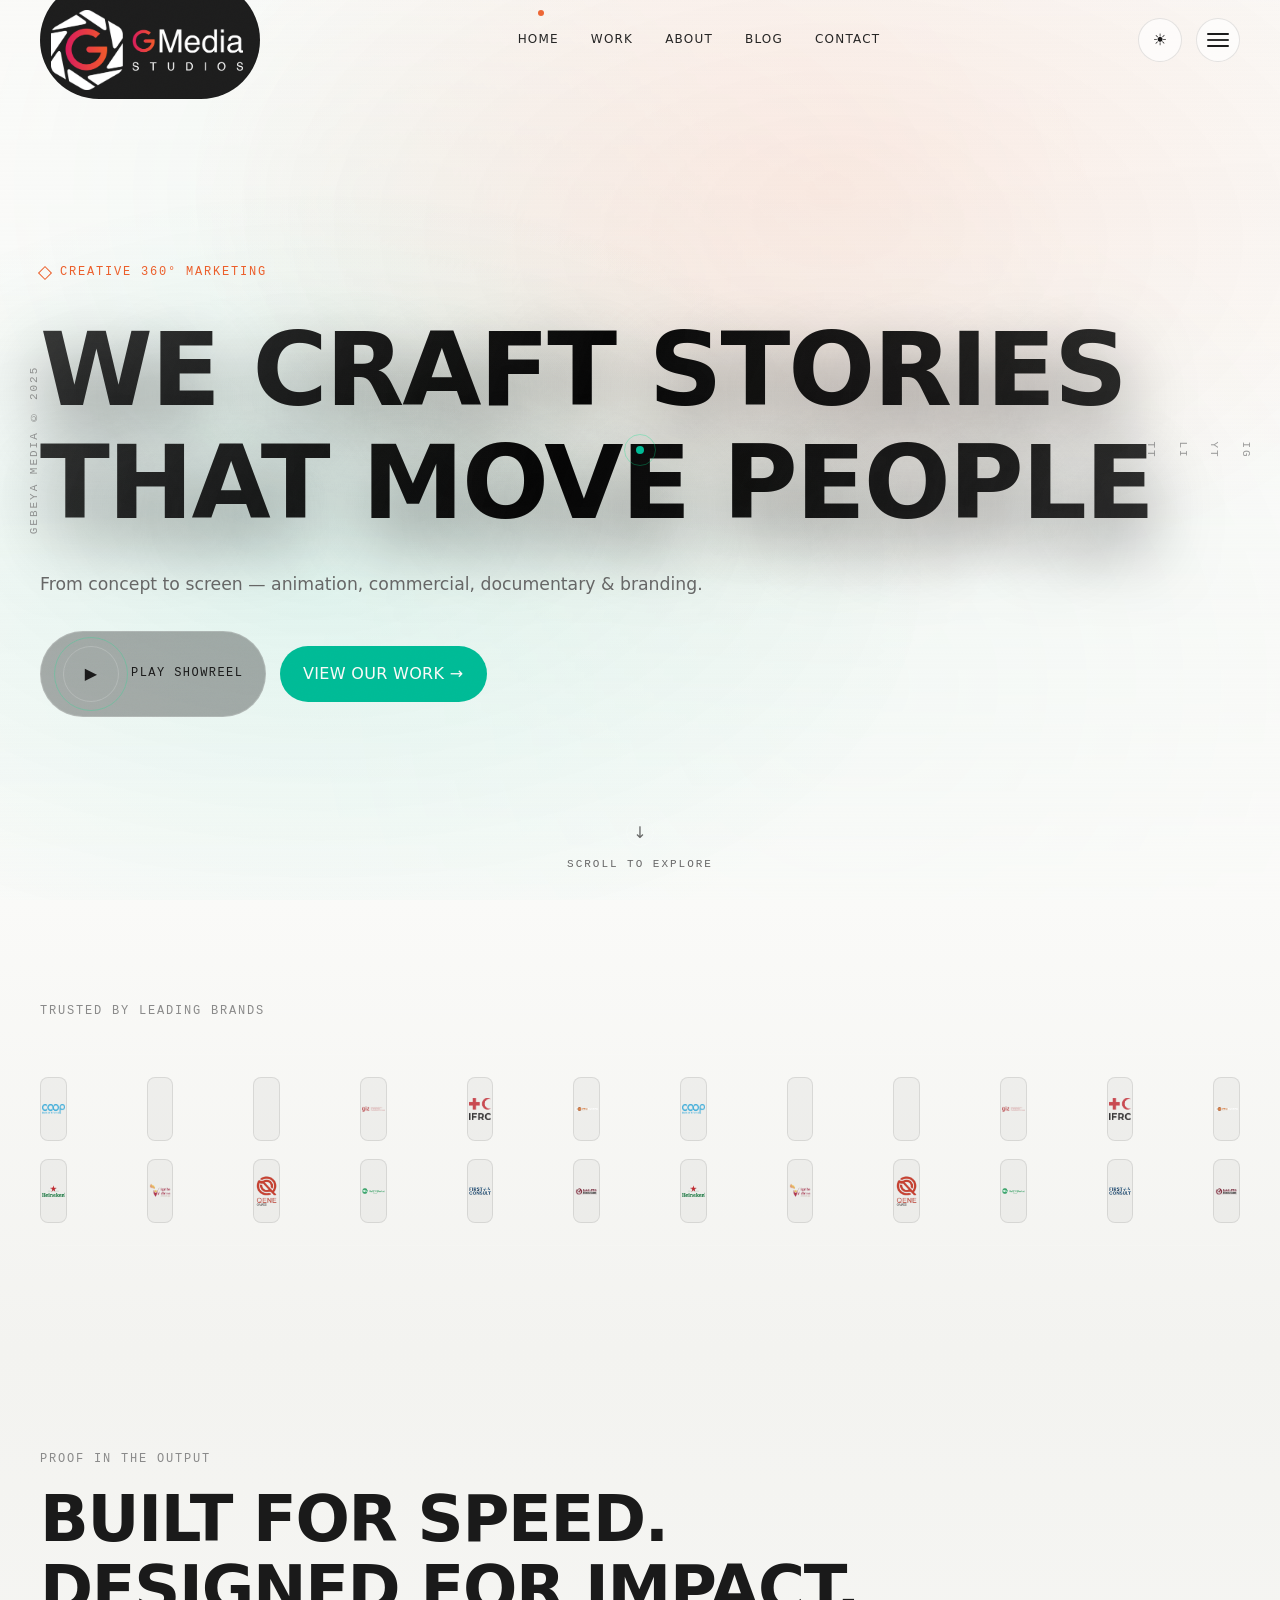
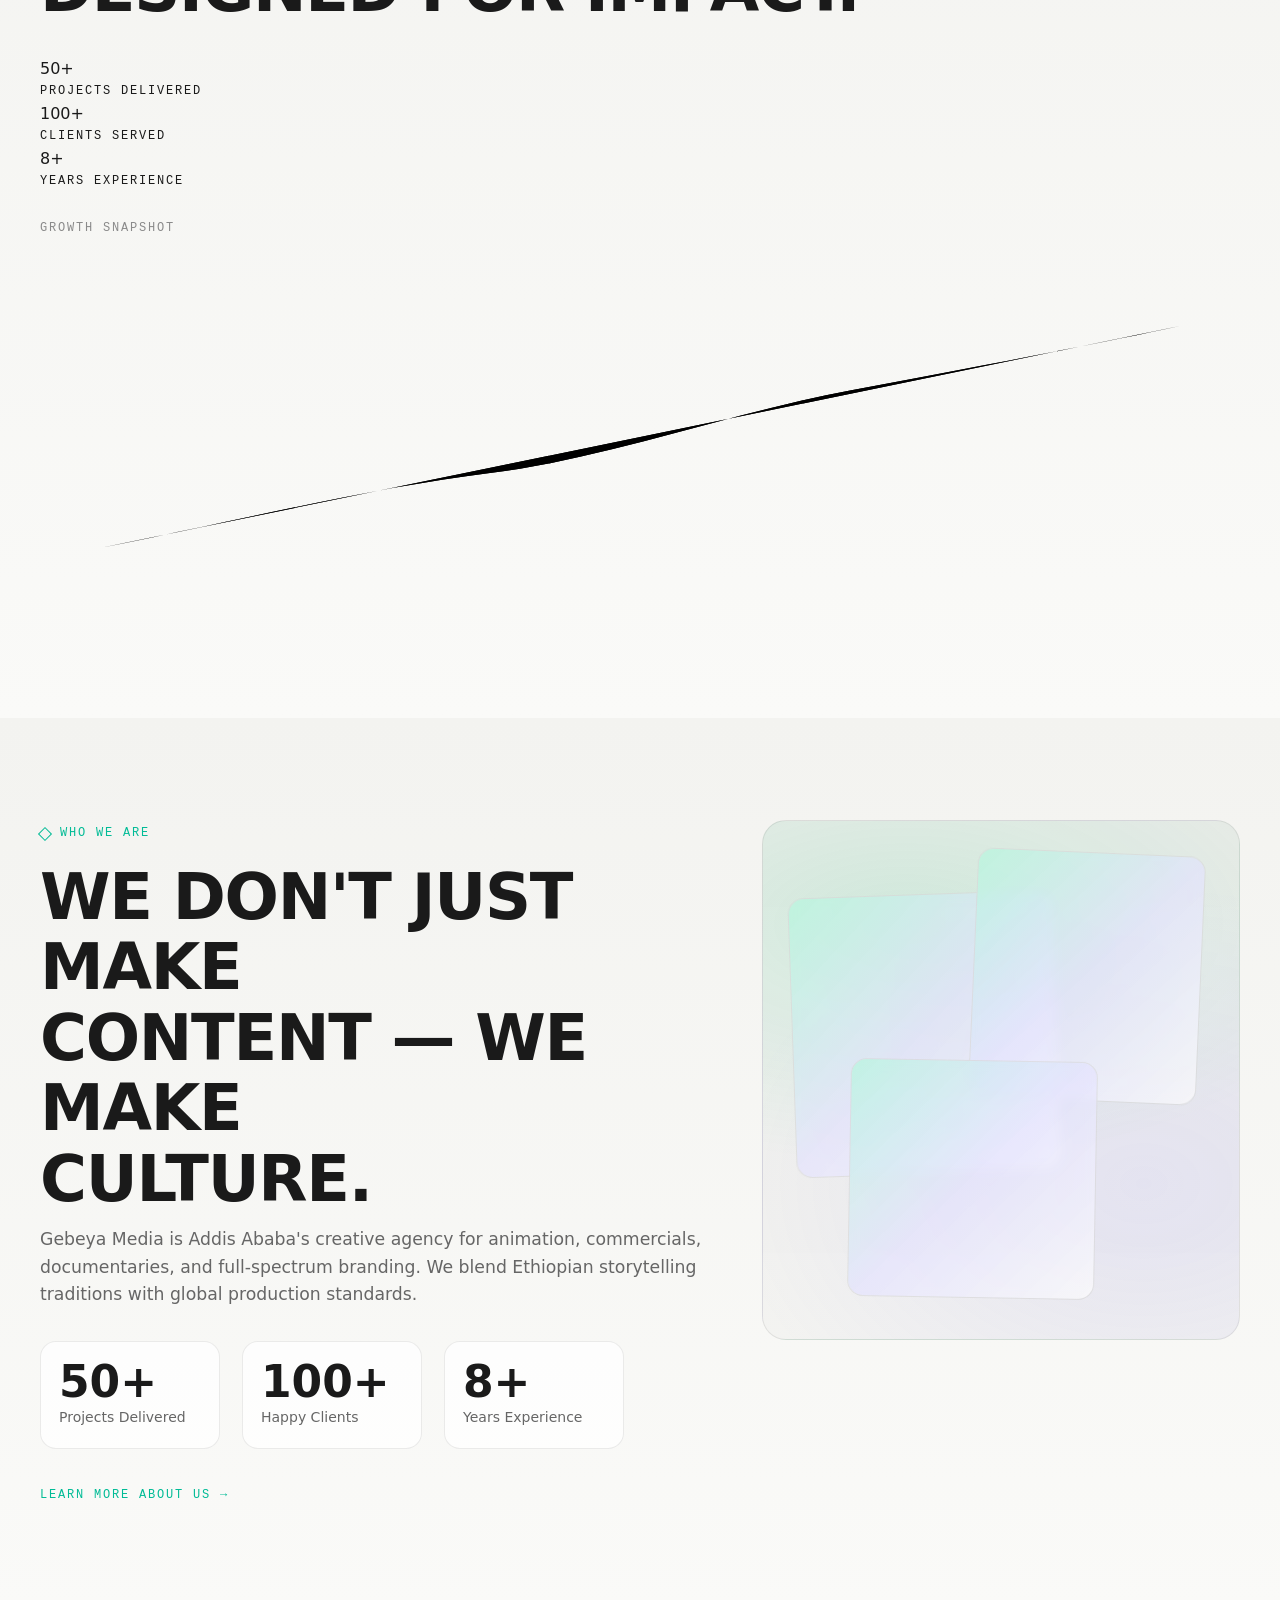
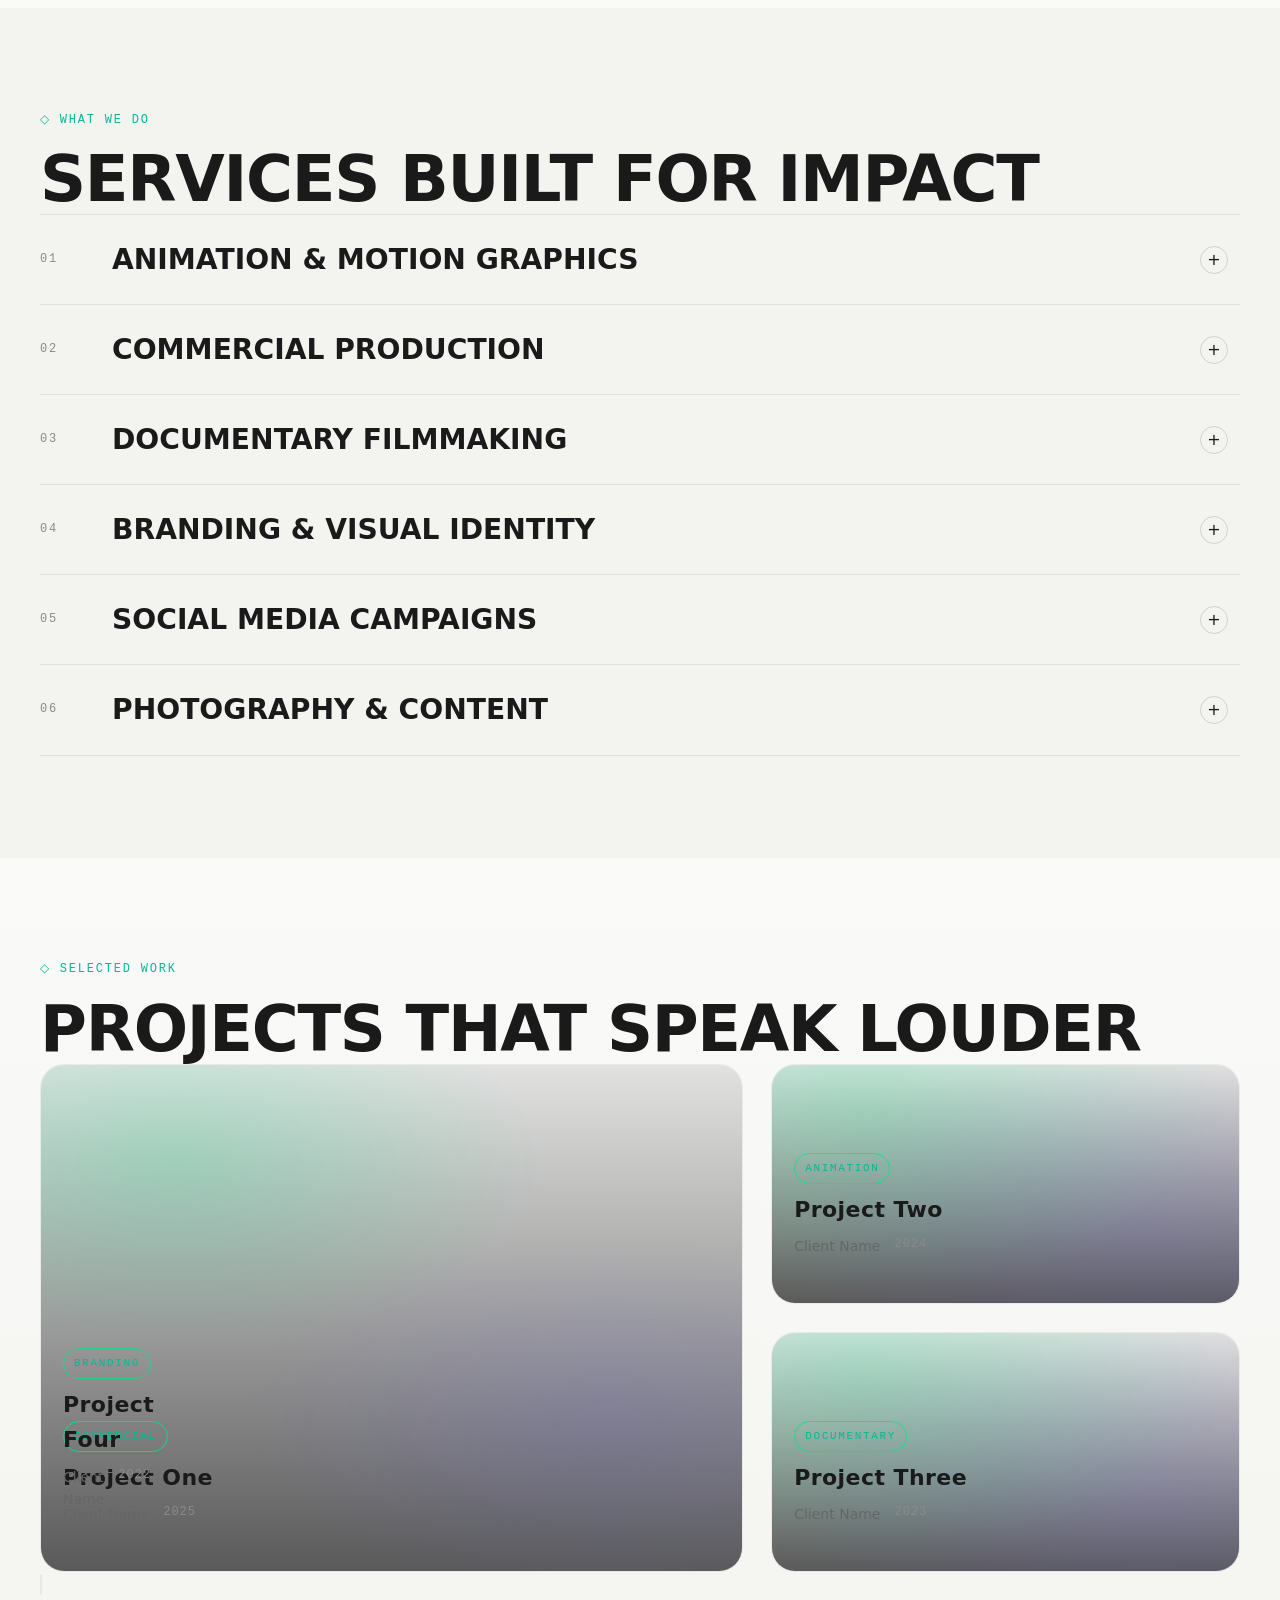
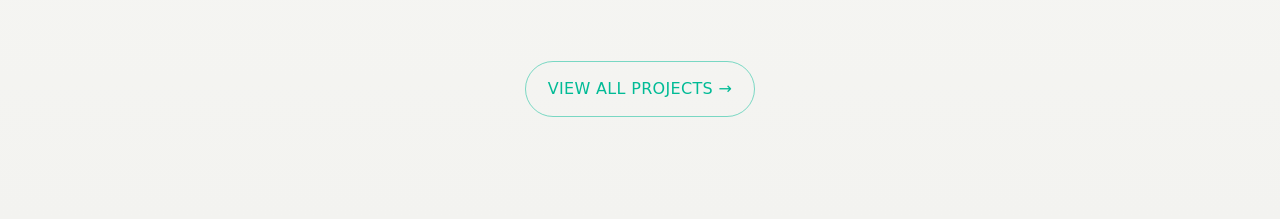
==== commit 01fa0878: "Fix stats section visibility" ====
--- a/index.html
+++ b/index.html
@@ -162,7 +162,7 @@
       </div>
     </section>
 
-    <section class="section stats" aria-label="Studio stats">
+    <section class="section stats-section" aria-label="Studio stats">
       <div class="container">
         <div class="sectionhead" style="margin-bottom: var(--space-xl);">
           <div>
--- a/styles.css
+++ b/styles.css
@@ -741,6 +741,10 @@
 
 .trusted{
   background: linear-gradient(180deg, var(--bg-0), var(--bg-1));
+}
+
+.stats-section{
+  background: linear-gradient(180deg, var(--bg-1), var(--bg-0));
 }
 
 .kicker{
@@ -917,9 +921,10 @@
 }
 
 .statsviz{
-  align-items:flex-end;
-  gap: 24px;
-  margin-bottom: var(--space-2xl);
+  margin-top: var(--space-xl);
+  display:grid;
+  grid-template-columns: 1fr;
+  gap: clamp(18px, 2.4vw, 28px);
 }
 
 .sectionhead h2{
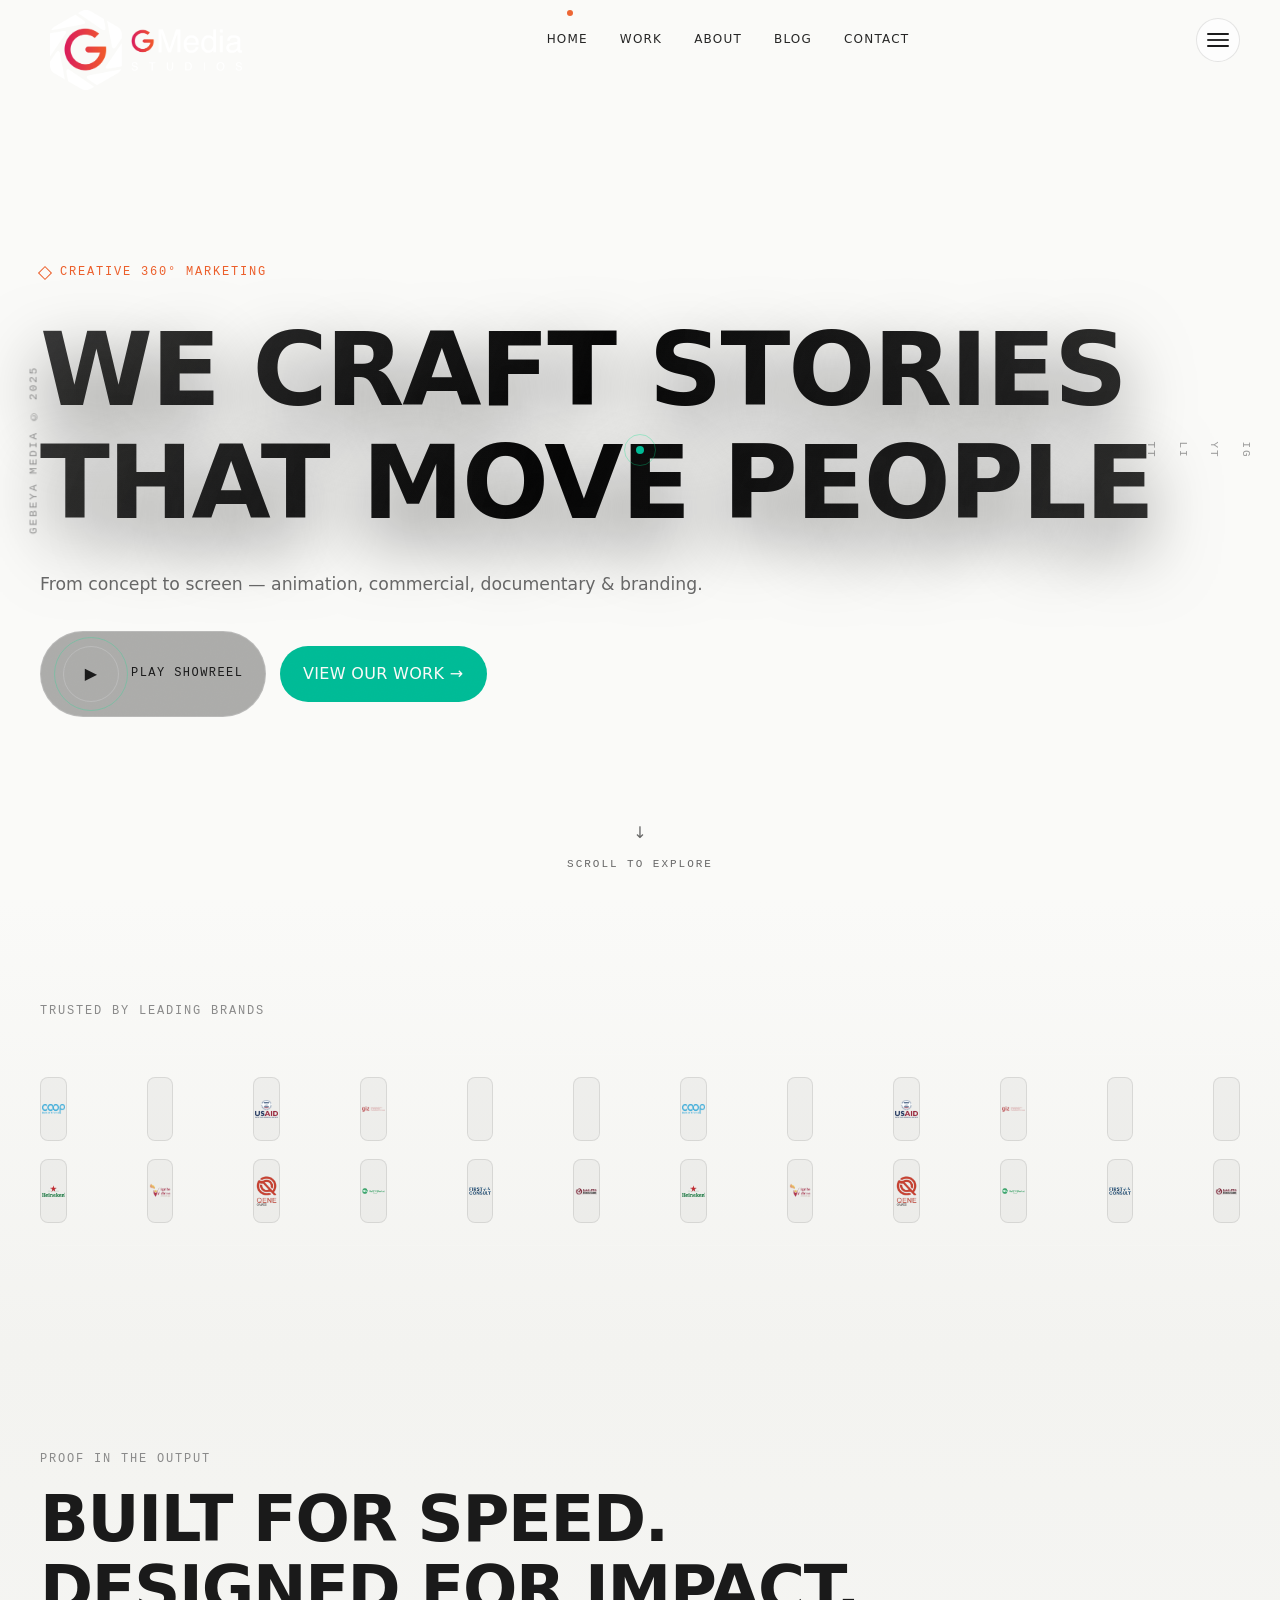
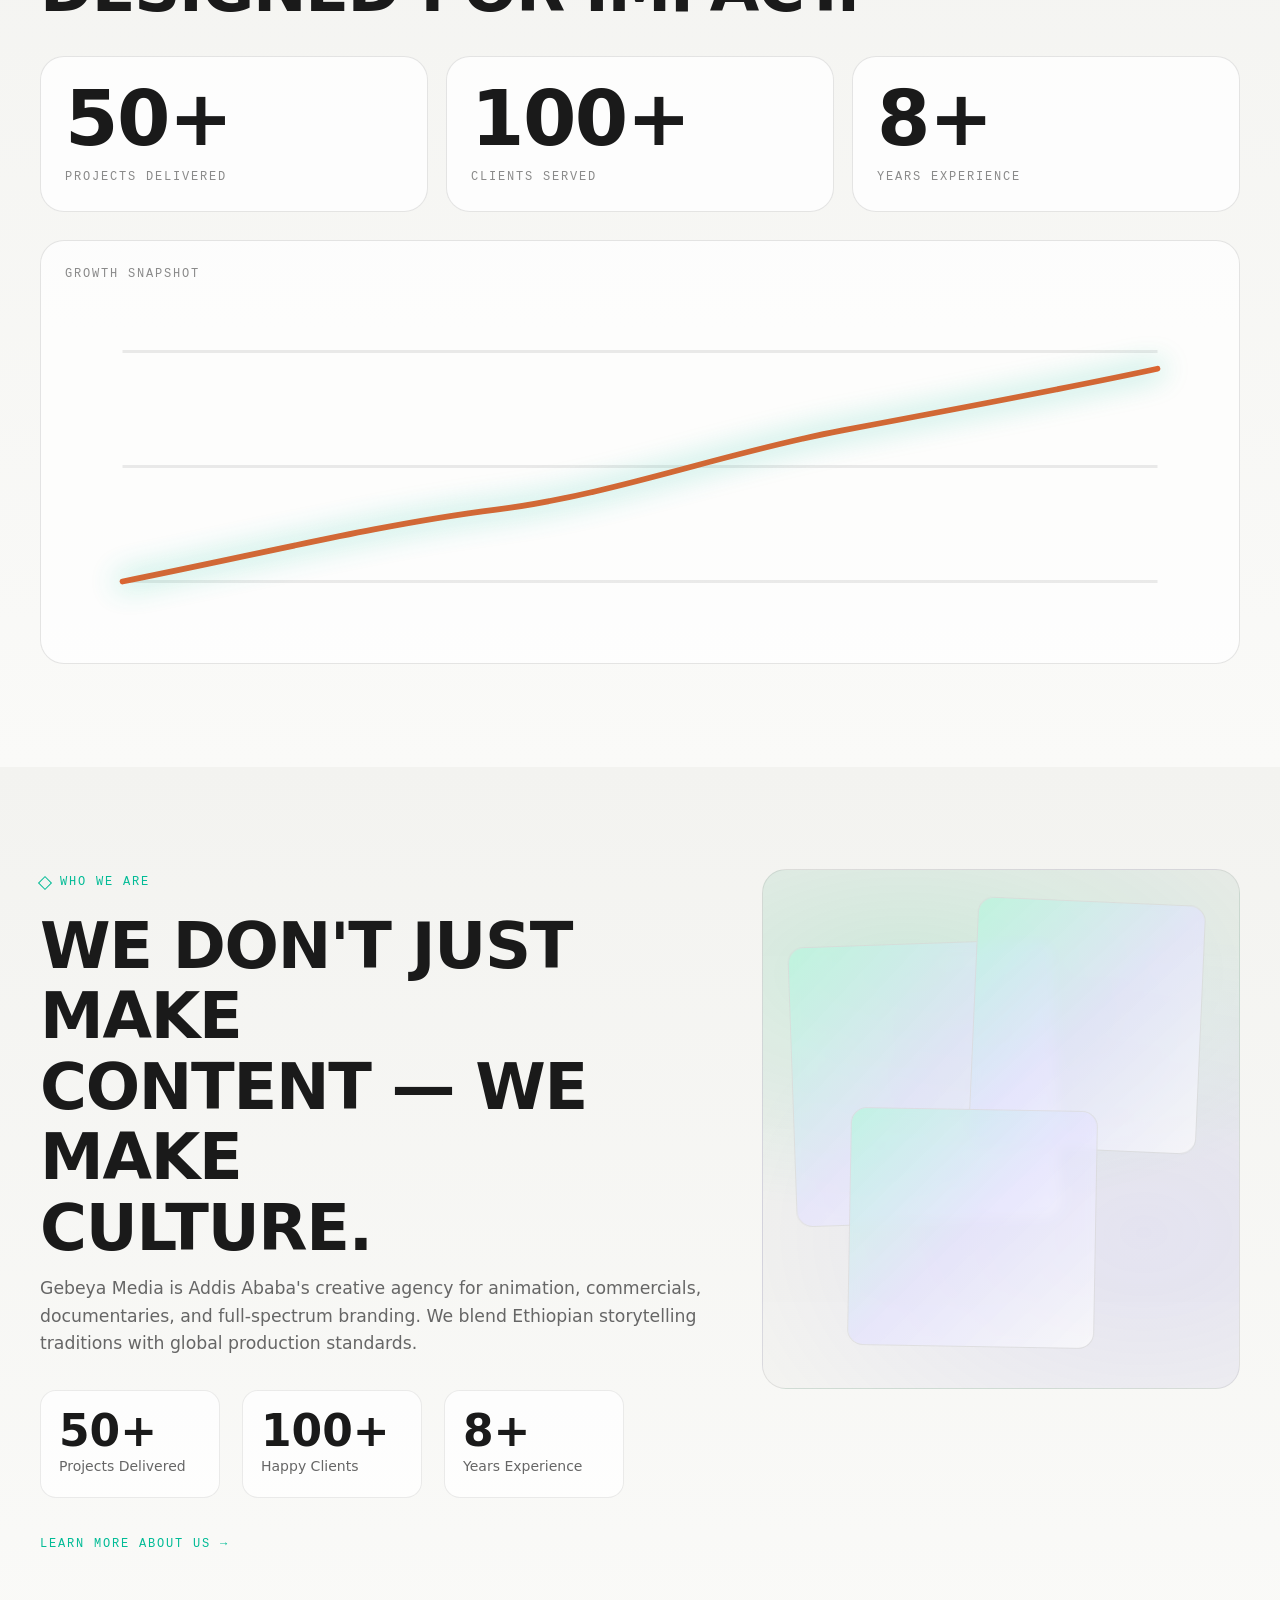
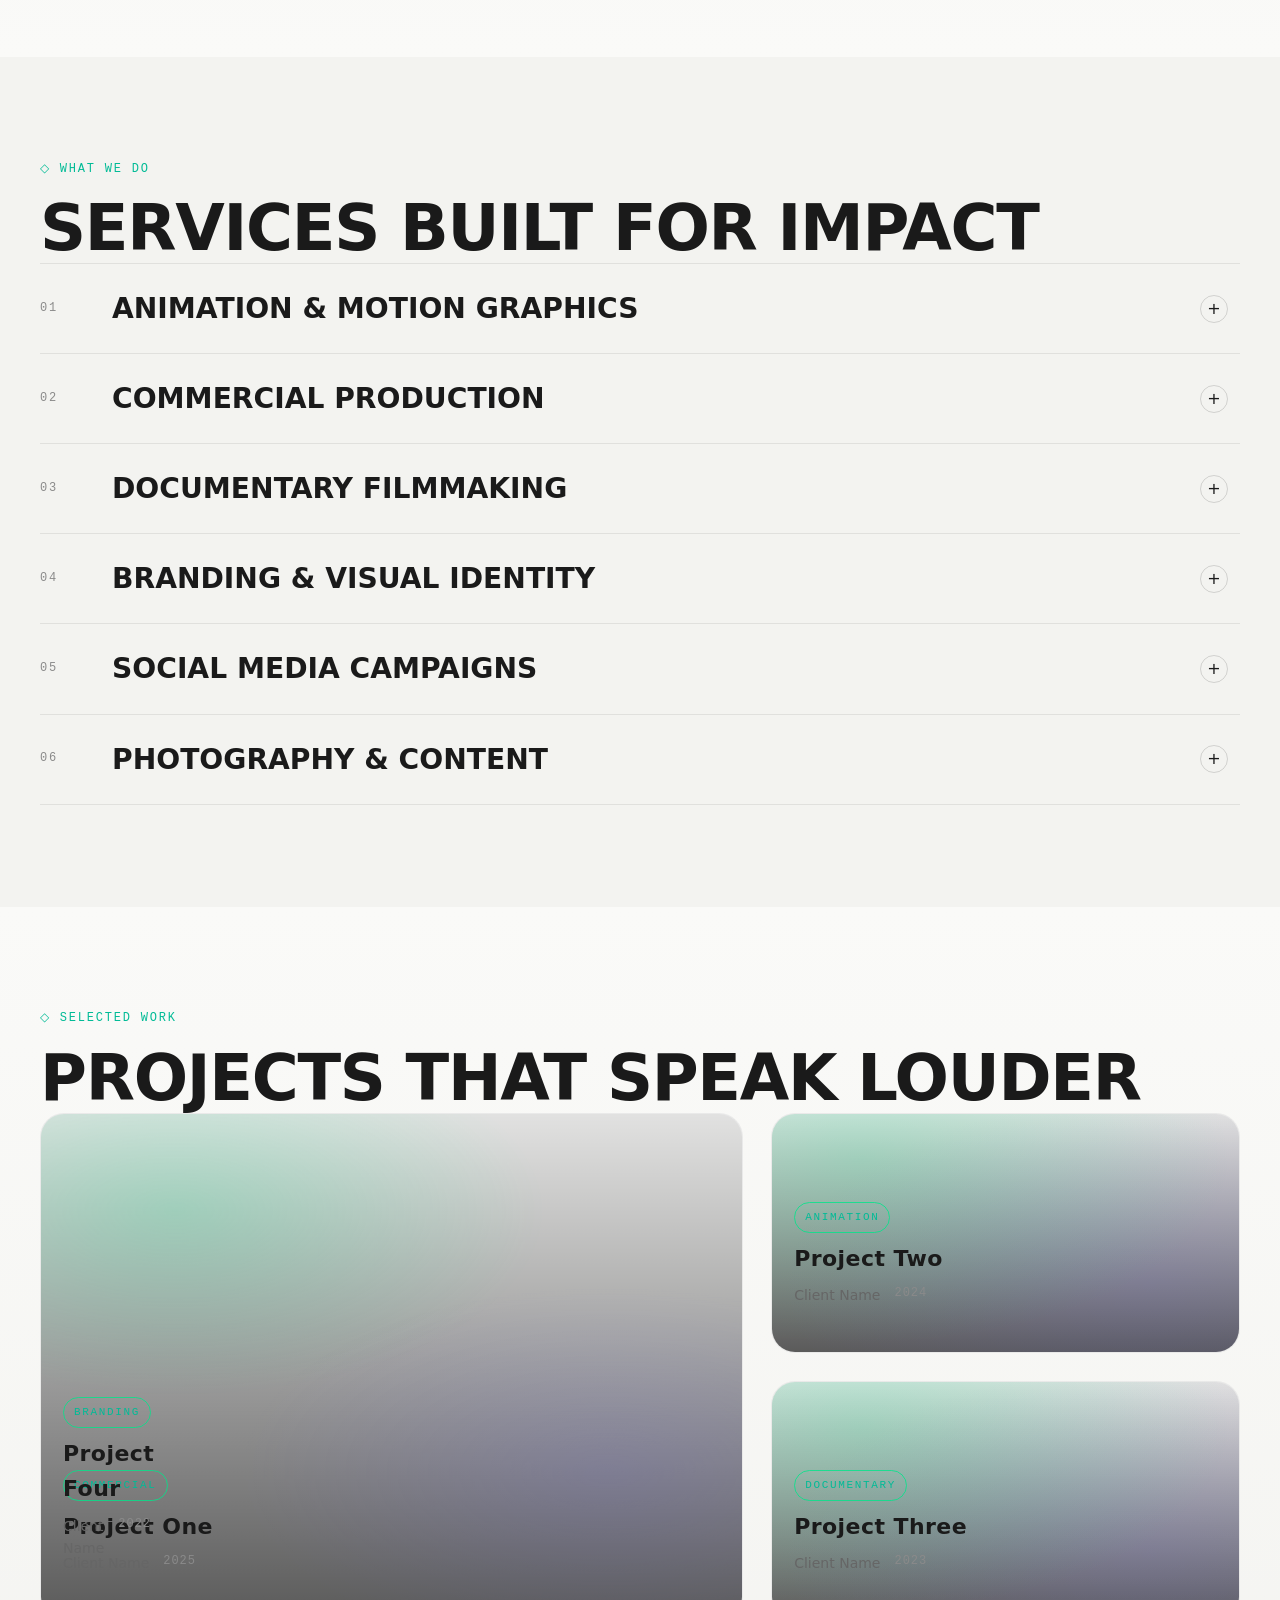
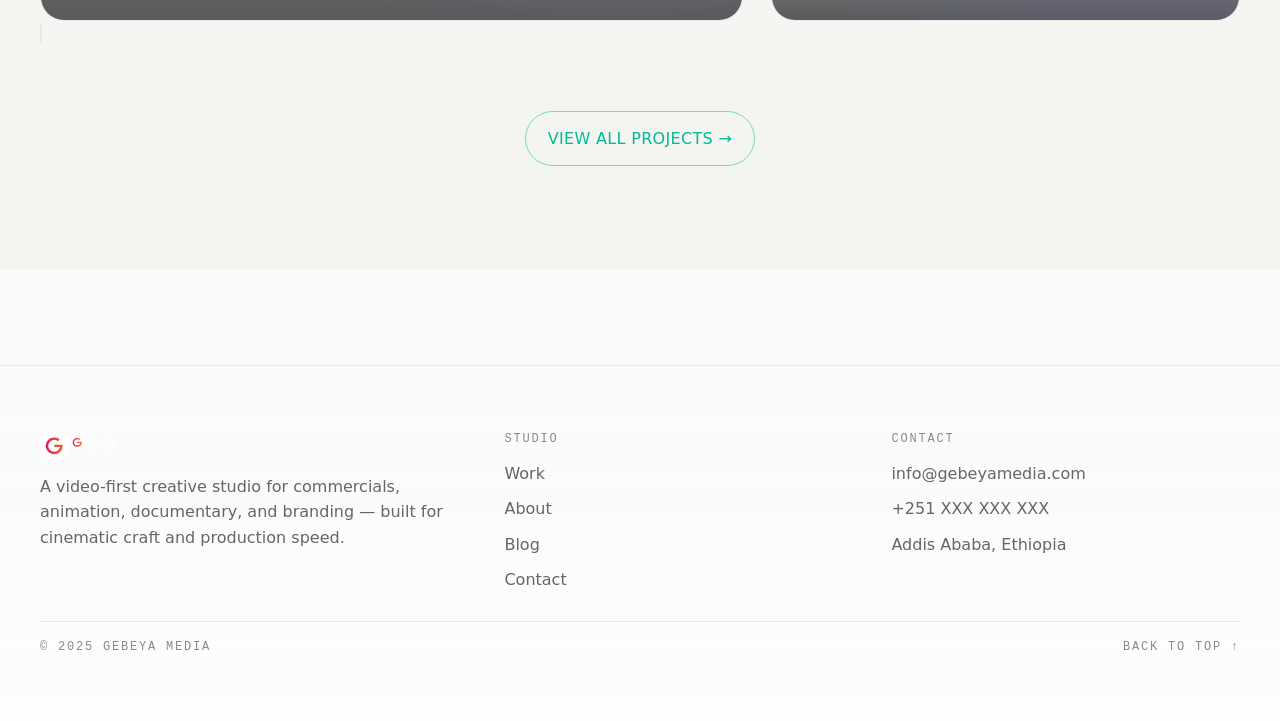
==== commit 47760906: "Add global footer" ====
--- a/index.html
+++ b/index.html
@@ -432,6 +432,43 @@
     </section>
   </main>
 
+  <footer class="site-footer" aria-label="Site footer">
+    <div class="container">
+      <div class="footer-grid">
+        <div>
+          <a class="footer-brand" href="index.html" aria-label="Gebeya Media home" data-cursor-hover="HOME">
+            <img src="logo_inverted-1024x427.png" alt="G Media Studios" />
+          </a>
+          <div class="footer-tagline">A video-first creative studio for commercials, animation, documentary, and branding — built for cinematic craft and production speed.</div>
+        </div>
+
+        <div>
+          <div class="footer-col__title mono">STUDIO</div>
+          <div class="footer-links">
+            <a href="work.html" data-cursor-hover="WORK">Work</a>
+            <a href="about.html" data-cursor-hover="ABOUT">About</a>
+            <a href="blog.html" data-cursor-hover="BLOG">Blog</a>
+            <a href="contact.html" data-cursor-hover="CONTACT">Contact</a>
+          </div>
+        </div>
+
+        <div>
+          <div class="footer-col__title mono">CONTACT</div>
+          <div class="footer-links">
+            <a href="mailto:info@gebeyamedia.com" data-cursor-hover="EMAIL">info@gebeyamedia.com</a>
+            <a href="#" data-cursor-hover="CALL">+251 XXX XXX XXX</a>
+            <a href="#" data-cursor-hover="LOC">Addis Ababa, Ethiopia</a>
+          </div>
+        </div>
+      </div>
+
+      <div class="footer-meta mono">
+        <div>© 2025 Gebeya Media</div>
+        <div><a href="#" data-cursor-hover="TOP">BACK TO TOP ↑</a></div>
+      </div>
+    </div>
+  </footer>
+
   <div class="modal" data-modal aria-hidden="true" role="dialog" aria-label="Showreel">
     <div class="modal__frame">
       <div class="modal__bar">
--- a/styles.css
+++ b/styles.css
@@ -62,6 +62,16 @@
   color-scheme:light;
 }
 
+html{
+  background: var(--bg-0);
+  color: var(--text-0);
+  color-scheme: light;
+}
+
+[data-theme-toggle]{
+  display:none !important;
+}
+
 html[data-theme="light"] .skip-link{
   border:1px solid rgba(0,0,0,.10);
 }
@@ -242,8 +252,13 @@
 html[data-theme="light"] .overlay__top .brand{
   padding: 8px 10px;
   border-radius: var(--radius-full);
-  background: rgba(10,10,10,.92);
-  border: 1px solid rgba(0,0,0,.06);
+  background: transparent;
+  border: 0;
+  backdrop-filter: none;
+}
+
+html[data-theme="light"] .brand__img{
+  filter: none;
 }
 
 .brand__mark{
@@ -548,16 +563,13 @@
   position:absolute;
   inset:0;
   background:
-    radial-gradient(1100px 700px at 65% 20%, rgba(var(--accent-2-rgb),.14), transparent 60%),
-    radial-gradient(1000px 650px at 25% 65%, rgba(var(--accent-rgb),.14), transparent 62%),
+    radial-gradient(1200px 700px at 50% 20%, rgba(0,230,138,.06), transparent 60%),
+    radial-gradient(900px 500px at 20% 60%, rgba(108,99,255,.05), transparent 60%),
     linear-gradient(to bottom, rgba(10,10,10,.78) 0%, rgba(10,10,10,.44) 50%, rgba(10,10,10,.92) 100%);
 }
 
 html[data-theme="light"] .hero__shade{
-  background:
-    radial-gradient(1100px 700px at 65% 20%, rgba(var(--accent-2-rgb),.10), transparent 60%),
-    radial-gradient(1000px 650px at 25% 65%, rgba(var(--accent-rgb),.10), transparent 62%),
-    linear-gradient(to bottom, rgba(250,250,248,.62) 0%, rgba(250,250,248,.22) 52%, rgba(250,250,248,.82) 100%);
+  display:none;
 }
 
 .hero__content{
@@ -927,6 +939,93 @@
   gap: clamp(18px, 2.4vw, 28px);
 }
 
+.statsviz__grid{
+  display:grid;
+  grid-template-columns: repeat(3, minmax(0, 1fr));
+  gap: clamp(12px, 1.6vw, 18px);
+}
+
+@media (max-width: 900px){
+  .statsviz__grid{ grid-template-columns: 1fr; }
+}
+
+.kpi{
+  border-radius: var(--radius-xl);
+  border: 1px solid rgba(255,255,255,.10);
+  background: rgba(17,17,17,.55);
+  padding: clamp(16px, 2.2vw, 24px);
+}
+
+html[data-theme="light"] .kpi{
+  border: 1px solid rgba(0,0,0,.10);
+  background: rgba(255,255,255,.78);
+}
+
+.kpi__value{
+  font-family: "Clash Display", ui-sans-serif, system-ui;
+  font-weight: 600;
+  font-size: clamp(44px, 6vw, 86px);
+  line-height: 1;
+  letter-spacing: -0.02em;
+  color: var(--text-0);
+}
+
+.kpi__label{
+  margin-top: 10px;
+  color: var(--text-2);
+}
+
+.chart{
+  border-radius: var(--radius-xl);
+  border: 1px solid rgba(255,255,255,.10);
+  background: rgba(17,17,17,.35);
+  padding: clamp(16px, 2.2vw, 24px);
+  overflow:hidden;
+}
+
+html[data-theme="light"] .chart{
+  border: 1px solid rgba(0,0,0,.10);
+  background: rgba(255,255,255,.70);
+}
+
+.chart__svg{
+  width:100%;
+  height:auto;
+  display:block;
+}
+
+.chart__grid{
+  fill:none;
+  stroke: rgba(255,255,255,.08);
+  stroke-width: 2;
+}
+
+html[data-theme="light"] .chart__grid{
+  stroke: rgba(0,0,0,.08);
+}
+
+.chart__line{
+  fill:none;
+  stroke: var(--accent-2);
+  stroke-width: 4;
+  stroke-linecap: round;
+  stroke-linejoin: round;
+}
+
+.chart__glow{
+  fill:none;
+  stroke: rgba(var(--accent-rgb),.45);
+  stroke-width: 10;
+  stroke-linecap: round;
+  stroke-linejoin: round;
+  filter: blur(10px);
+  opacity: .65;
+}
+
+@media (prefers-reduced-motion: reduce){
+  .chart__glow{ display:none; }
+}
+
 .sectionhead h2{
   margin: 14px 0 0;
   font-size: clamp(36px, 5vw, 96px);
@@ -1038,6 +1137,11 @@
 
 .card:hover{ transform: translateY(-4px); box-shadow: 0 40px 80px rgba(0,0,0,.35); }
 
+.card:focus-visible{
+  outline: 2px solid rgba(var(--accent-rgb), .55);
+  outline-offset: 3px;
+}
+
 .card__media{
   position:absolute;
   inset:0;
@@ -1067,6 +1171,11 @@
   border: 1px solid rgba(0,230,138,.8);
   color: var(--accent);
   font-size: 11px;
+}
+
+.worklist .tag{
+  border-color: rgba(var(--cat-rgb), .70);
+  color: var(--cat);
 }
 
 .card h3{ margin:0; font-size: 22px; }
@@ -1277,7 +1386,7 @@
   margin-top: var(--space-2xl);
   display:grid;
   grid-template-columns: 1.2fr .8fr;
-  gap: clamp(18px, 2.4vw, 28px);
+  gap: clamp(14px, 1.8vw, 22px);
 }
 
 @media (max-width: 900px){
@@ -1289,6 +1398,34 @@
   gap: clamp(18px, 2.4vw, 28px);
 }
 
+.worklist .card{
+  --cat: var(--accent);
+  --cat-rgb: var(--accent-rgb);
+}
+
+.worklist .card{
+  transition: transform .45s var(--ease-out), opacity .35s var(--ease-out), box-shadow .35s var(--ease-out);
+  will-change: transform, opacity;
+}
+
+.worklist .card.is-filtered-out{
+  opacity: 0;
+  transform: translateY(10px) scale(.985);
+  pointer-events: none;
+}
+
+.worklist .card[data-category="commercial"],
+.worklist .card[data-category="branding"]{
+  --cat: var(--accent);
+  --cat-rgb: var(--accent-rgb);
+}
+
+.worklist .card[data-category="animation"],
+.worklist .card[data-category="documentary"]{
+  --cat: var(--accent-2);
+  --cat-rgb: var(--accent-2-rgb);
+}
+
 .card[data-preview]{
   position:relative;
 }
@@ -1297,6 +1434,23 @@
   position:absolute;
   inset:0;
   overflow:hidden;
+}
+
+.card__media::after{
+  content:"";
+  position:absolute;
+  inset:0;
+  background:
+    radial-gradient(800px 400px at 20% 18%, rgba(var(--cat-rgb), .18), transparent 58%),
+    linear-gradient(180deg, rgba(0,0,0,.05), rgba(0,0,0,.65));
+  opacity: .9;
+  pointer-events:none;
+}
+
+html[data-theme="light"] .card__media::after{
+  background:
+    radial-gradient(800px 400px at 20% 18%, rgba(var(--cat-rgb), .14), transparent 58%),
+    linear-gradient(180deg, rgba(255,255,255,.02), rgba(255,255,255,.40));
 }
 
 .card__media .poster{
@@ -1340,13 +1494,17 @@
   bottom:0;
   height:2px;
   width:100%;
-  background: var(--accent);
+  background: linear-gradient(90deg, rgba(var(--accent-rgb),.0), rgba(var(--accent-rgb),.9), rgba(var(--accent-rgb),.0));
   transform: scaleX(0);
-  transform-origin:left center;
+  transform-origin: left;
   transition: transform .35s var(--ease-out);
 }
 
 .card:hover .card__line{ transform: scaleX(1); }
+
+.worklist .card__line{
+  background: linear-gradient(90deg, rgba(var(--cat-rgb),.0), rgba(var(--cat-rgb),.92), rgba(var(--cat-rgb),.0));
+}
 
 .project{
   padding-top: 120px;
@@ -1523,6 +1681,13 @@
   width:100%;
   height:auto;
   display:block;
+}
+
+.gallery-item video{
+  width:100%;
+  height:100%;
+  display:block;
+  object-fit:cover;
 }
 
 .gallery-item--ph{
@@ -1597,6 +1762,319 @@
 
 .prose p{ color: var(--text-1); margin: 0 0 14px; }
 .prose h3{ margin: 26px 0 10px; }
+
+.pullquote{
+  margin: clamp(18px, 2.4vw, 28px) 0;
+  border-radius: var(--radius-xl);
+  border: 1px solid rgba(255,255,255,.10);
+  background: rgba(17,17,17,.45);
+  padding: clamp(18px, 2.4vw, 28px);
+  position:relative;
+}
+
+html[data-theme="light"] .pullquote{
+  border: 1px solid rgba(0,0,0,.10);
+  background: rgba(255,255,255,.78);
+}
+
+.pullquote.is-empty{ display:none; }
+
+.pullquote__mark{
+  position:absolute;
+  top: 10px;
+  left: 14px;
+  font-family: "Clash Display", ui-sans-serif, system-ui;
+  font-size: 64px;
+  line-height: 1;
+  color: rgba(var(--accent-rgb), .35);
+}
+
+.pullquote__text{
+  font-family: "Clash Display", ui-sans-serif, system-ui;
+  font-weight: 600;
+  letter-spacing: -0.01em;
+  font-size: clamp(20px, 2.4vw, 34px);
+  line-height: 1.15;
+  color: var(--text-0);
+  padding-left: 26px;
+}
+
+.pullquote__by{
+  margin-top: 12px;
+  color: var(--text-2);
+  padding-left: 26px;
+}
+
+.steps{
+  display:grid;
+  gap: 12px;
+  margin-top: 12px;
+}
+
+.step{
+  display:grid;
+  grid-template-columns: 56px 1fr;
+  gap: 14px;
+  border-radius: var(--radius-lg);
+  border: 1px solid rgba(255,255,255,.10);
+  background: rgba(26,26,26,.22);
+  padding: 14px 14px;
+}
+
+html[data-theme="light"] .step{
+  border: 1px solid rgba(0,0,0,.10);
+  background: rgba(255,255,255,.72);
+}
+
+.step__num{
+  color: var(--text-2);
+  letter-spacing: .14em;
+}
+
+.step__title{
+  color: var(--text-0);
+  font-weight: 700;
+  margin-bottom: 6px;
+}
+
+.step__text{
+  color: var(--text-1);
+  line-height: 1.7;
+}
+
+.deliverables{
+  display:flex;
+  flex-wrap: wrap;
+  gap: 10px;
+  margin-top: 12px;
+}
+
+.deliverable{
+  padding: 10px 12px;
+  border-radius: var(--radius-full);
+  border: 1px solid rgba(255,255,255,.14);
+  background: rgba(26,26,26,.30);
+  color: var(--text-0);
+}
+
+html[data-theme="light"] .deliverable{
+  border: 1px solid rgba(0,0,0,.10);
+  background: rgba(255,255,255,.80);
+}
+
+.contact{
+  margin-top: var(--space-2xl);
+}
+
+.contact-grid{
+  display:grid;
+  grid-template-columns: 1.05fr .95fr;
+  gap: clamp(18px, 2.8vw, 36px);
+  align-items:start;
+}
+
+@media (max-width: 900px){
+  .contact-grid{ grid-template-columns: 1fr; }
+}
+
+.contact-title{
+  margin: 14px 0 10px;
+  font-size: clamp(32px, 4.4vw, 72px);
+  line-height: 1.05;
+}
+
+.contact-sub{
+  margin: 0;
+  color: var(--text-1);
+  max-width: 60ch;
+}
+
+.contact-methods{
+  margin-top: var(--space-xl);
+  display:grid;
+  gap: 12px;
+}
+
+.contact-method{
+  display:grid;
+  grid-template-columns: 120px 1fr;
+  gap: 12px;
+  padding: 14px 14px;
+  border-radius: var(--radius-lg);
+  border: 1px solid rgba(255,255,255,.10);
+  background: rgba(17,17,17,.45);
+}
+
+html[data-theme="light"] .contact-method{
+  border: 1px solid rgba(0,0,0,.10);
+  background: rgba(255,255,255,.78);
+}
+
+.contact-method__k{ color: var(--text-2); }
+.contact-method__v{ color: var(--text-0); }
+
+.contact-method:hover{
+  border-color: rgba(var(--accent-2-rgb), .28);
+  transform: translateY(-1px);
+}
+
+.contact-social{
+  margin-top: var(--space-xl);
+}
+
+.contact-social__links{
+  display:flex;
+  flex-wrap: wrap;
+  gap: 14px;
+}
+
+.contact-social__links a{
+  color: var(--text-1);
+  transition: color .2s var(--ease-out), transform .2s var(--ease-out);
+}
+
+.contact-social__links a:hover{ color: var(--accent); transform: translateY(-1px); }
+
+.form-card{
+  border-radius: var(--radius-xl);
+  border: 1px solid rgba(255,255,255,.10);
+  background: rgba(17,17,17,.55);
+  padding: clamp(18px, 2.6vw, 28px);
+}
+
+html[data-theme="light"] .form-card{
+  border: 1px solid rgba(0,0,0,.10);
+  background: rgba(255,255,255,.78);
+}
+
+.form{
+  display:grid;
+  gap: 12px;
+}
+
+.field{
+  display:grid;
+  gap: 8px;
+}
+
+.field label{ color: var(--text-2); }
+
+.field input,
+.field textarea,
+.field select{
+  width: 100%;
+  padding: 14px 16px;
+  border-radius: var(--radius-md);
+  border: 1px solid rgba(255,255,255,.12);
+  background: rgba(10,10,10,.35);
+  color: var(--text-0);
+  outline: none;
+}
+
+html[data-theme="light"] .field input,
+html[data-theme="light"] .field textarea,
+html[data-theme="light"] .field select{
+  border: 1px solid rgba(0,0,0,.10);
+  background: rgba(255,255,255,.88);
+  color: var(--text-0);
+}
+
+.field textarea{ resize: vertical; }
+
+.field input:focus-visible,
+.field textarea:focus-visible,
+.field select:focus-visible{
+  box-shadow: 0 0 0 3px rgba(var(--accent-rgb), .28);
+  border-color: rgba(var(--accent-rgb), .55);
+}
+
+.field input::placeholder,
+.field textarea::placeholder{
+  color: var(--text-2);
+}
+
+.form-actions{
+  display:flex;
+  flex-wrap: wrap;
+  gap: 10px;
+  margin-top: 6px;
+}
+
+.form-note{
+  margin-top: 10px;
+  color: var(--text-2);
+}
+
+.site-footer{
+  margin-top: var(--space-4xl);
+  padding: clamp(34px, 5vw, 72px) 0;
+  border-top: 1px solid rgba(0,0,0,.08);
+  background: linear-gradient(180deg, rgba(255,255,255,0), rgba(255,255,255,.72));
+}
+
+.footer-grid{
+  display:grid;
+  grid-template-columns: 1.1fr .9fr .9fr;
+  gap: clamp(18px, 3vw, 48px);
+  align-items:start;
+}
+
+@media (max-width: 900px){
+  .footer-grid{ grid-template-columns: 1fr; }
+}
+
+.footer-brand{
+  display:flex;
+  align-items:center;
+  gap: 12px;
+}
+
+.footer-brand img{
+  height: 32px;
+  width:auto;
+  display:block;
+}
+
+.footer-tagline{
+  margin-top: 12px;
+  color: var(--text-1);
+  max-width: 52ch;
+}
+
+.footer-col__title{
+  color: var(--text-2);
+  margin-bottom: 12px;
+}
+
+.footer-links{
+  display:grid;
+  gap: 10px;
+}
+
+.footer-links a{
+  color: var(--text-1);
+  transition: color .2s var(--ease-out), transform .2s var(--ease-out);
+}
+
+.footer-links a:hover{
+  color: var(--accent);
+  transform: translateX(4px);
+}
+
+.footer-meta{
+  margin-top: clamp(18px, 2.6vw, 28px);
+  padding-top: 16px;
+  border-top: 1px solid rgba(0,0,0,.08);
+  display:flex;
+  justify-content:space-between;
+  gap: 14px;
+  flex-wrap: wrap;
+  color: var(--text-2);
+  font-size: 12px;
+}
+
+.footer-meta a{ color: var(--text-2); }
+.footer-meta a:hover{ color: var(--text-0); }
 
 .open-transition{
   position:fixed;
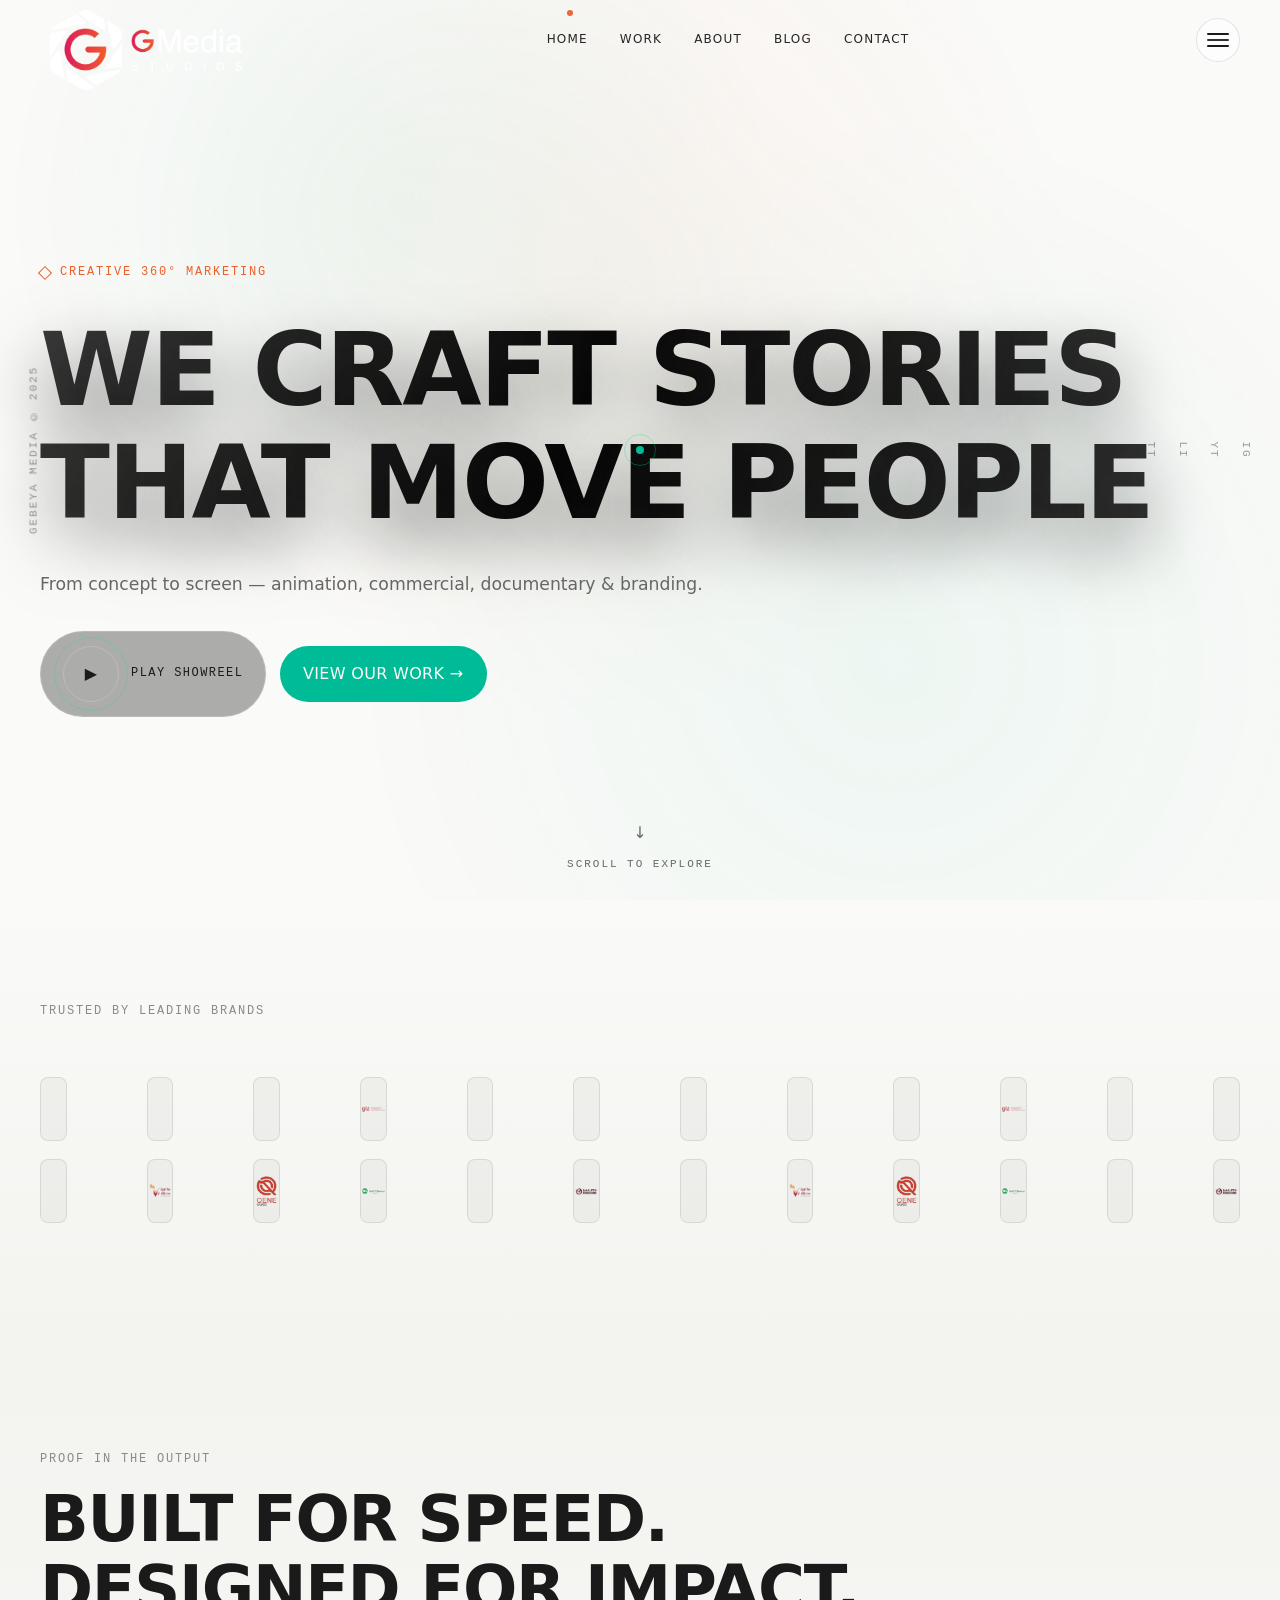
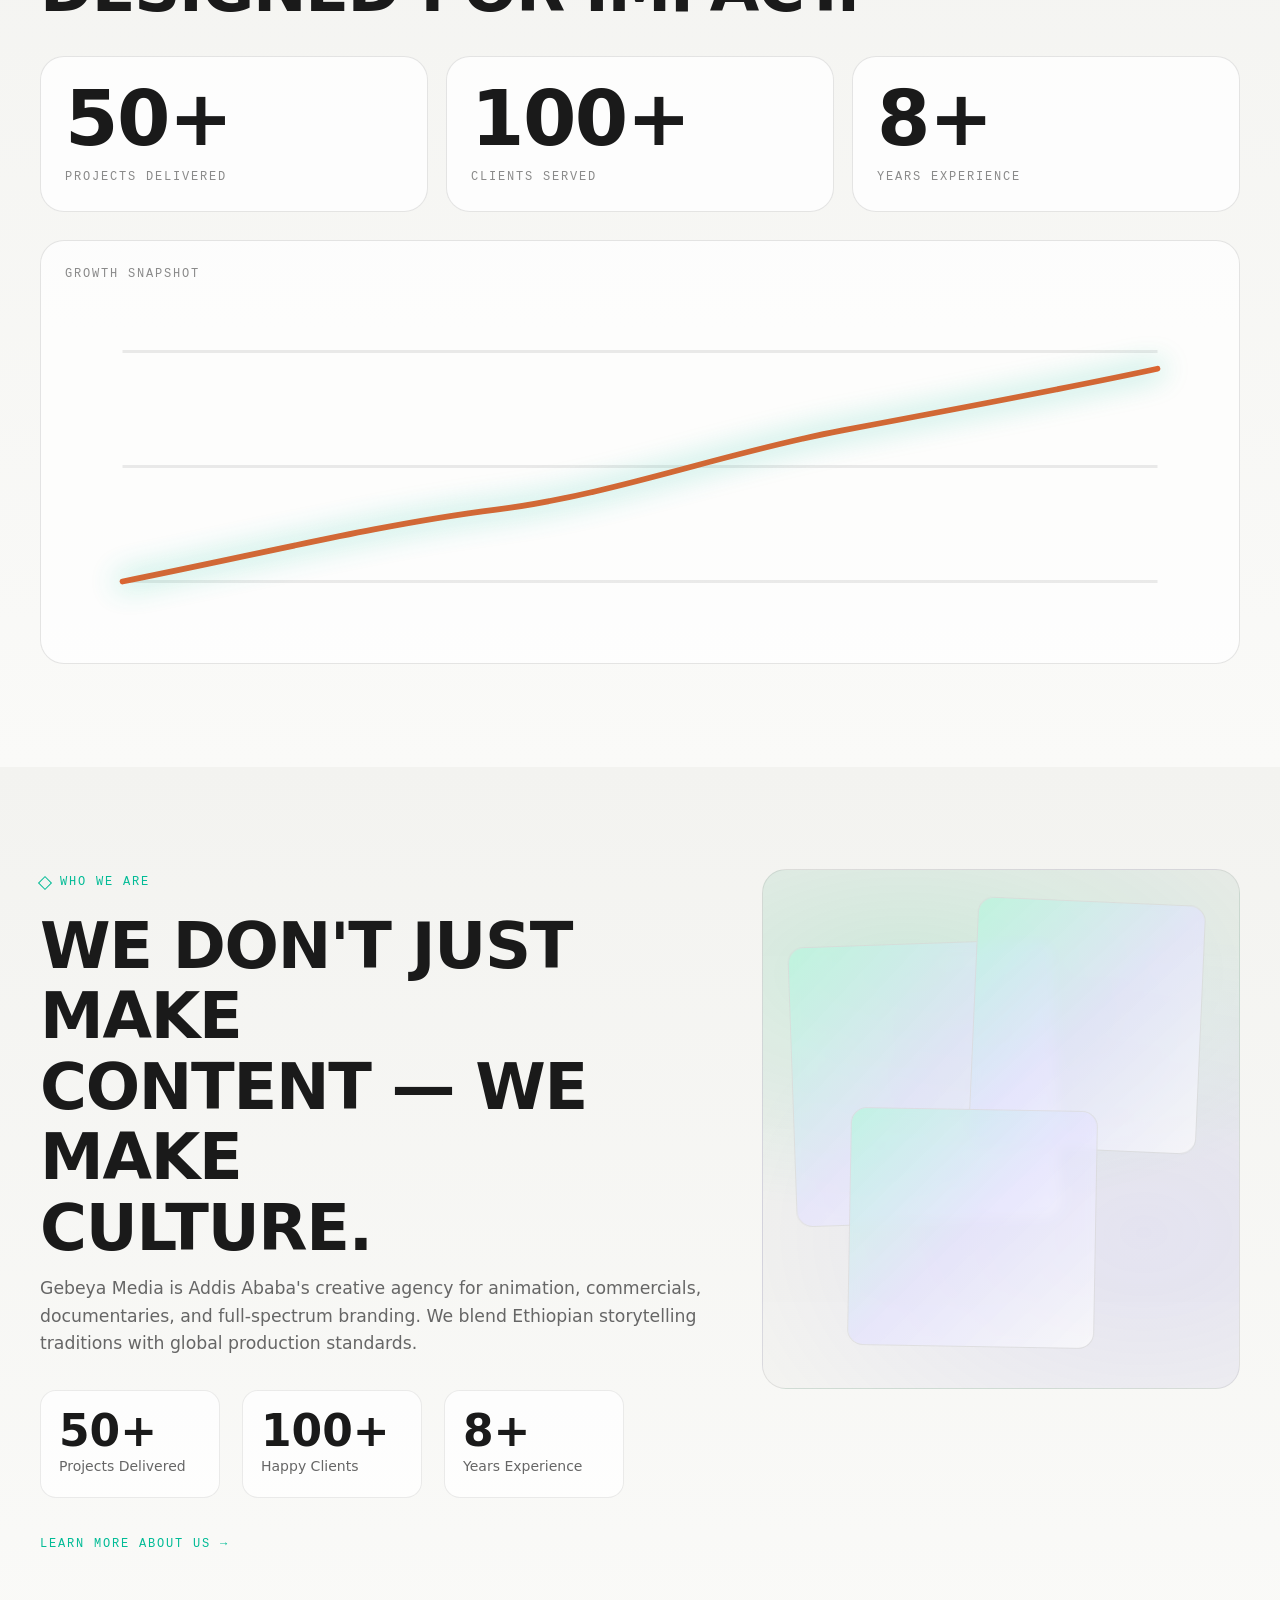
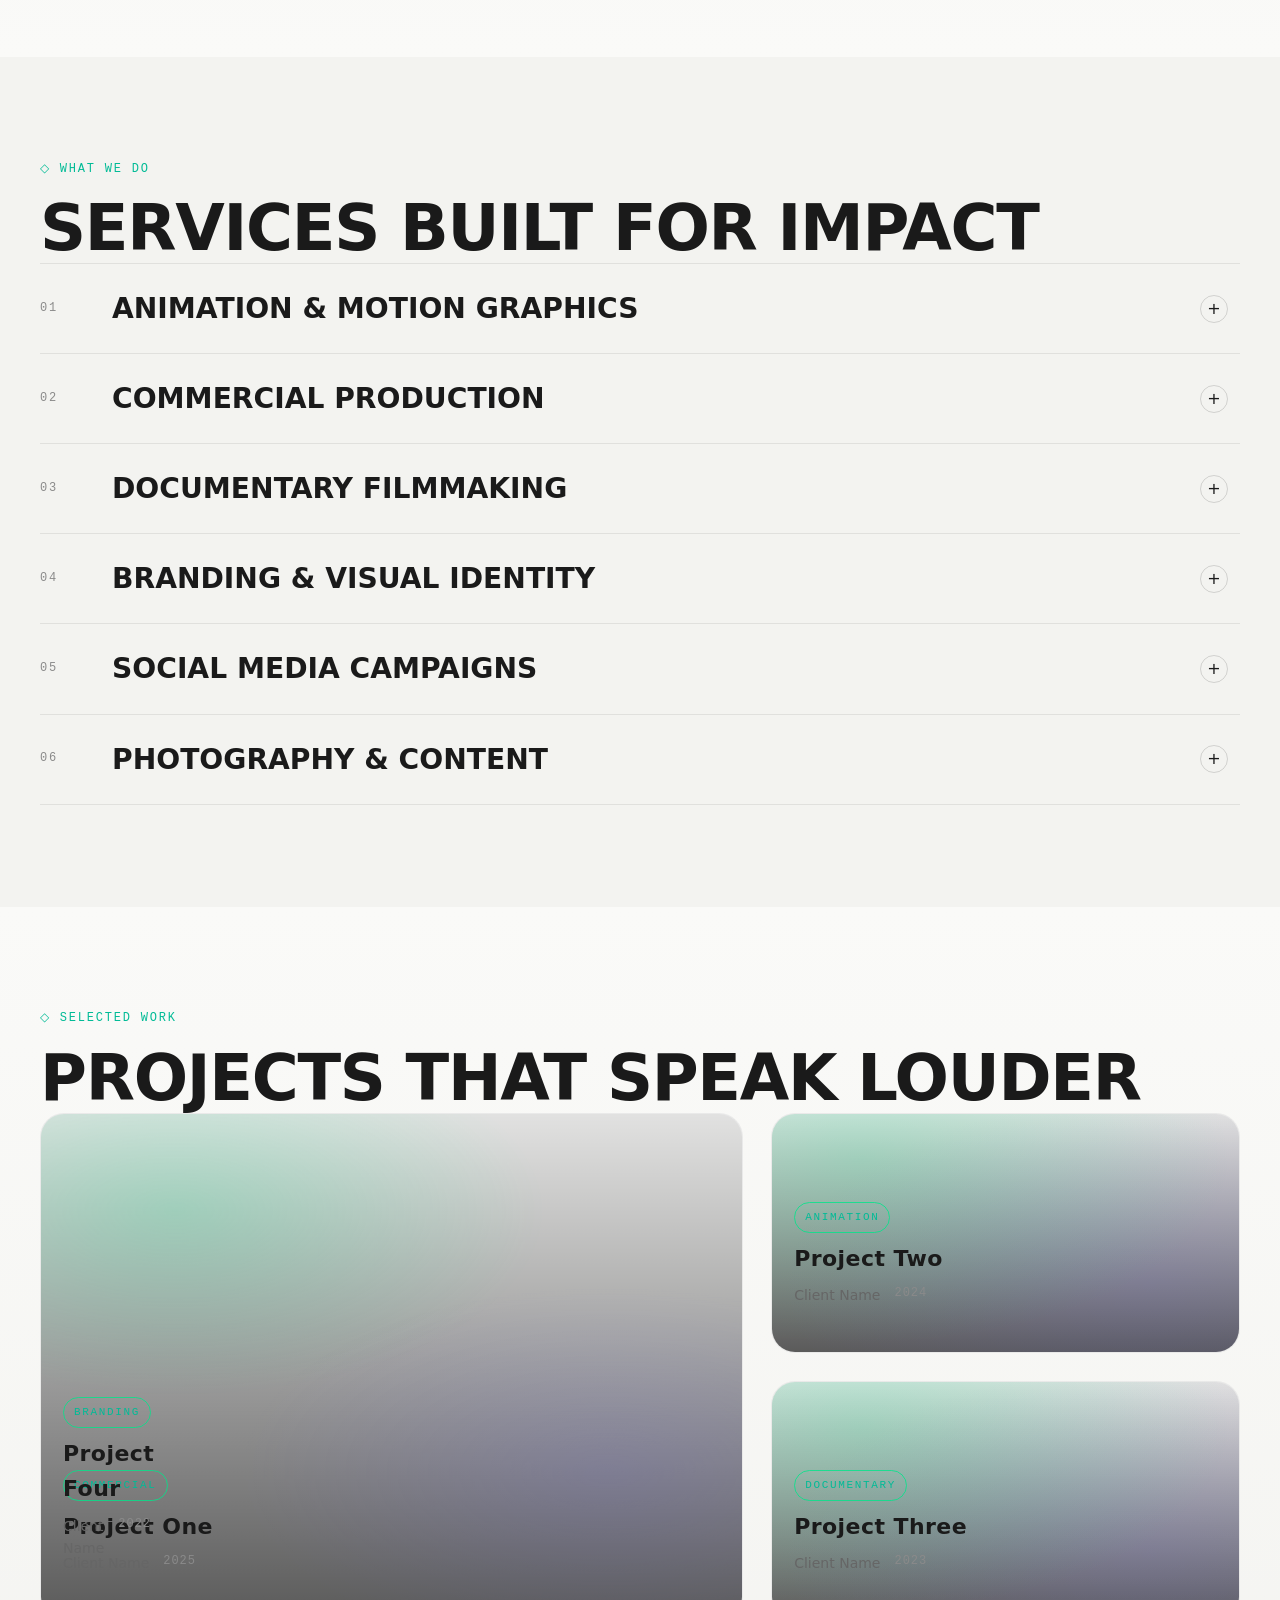
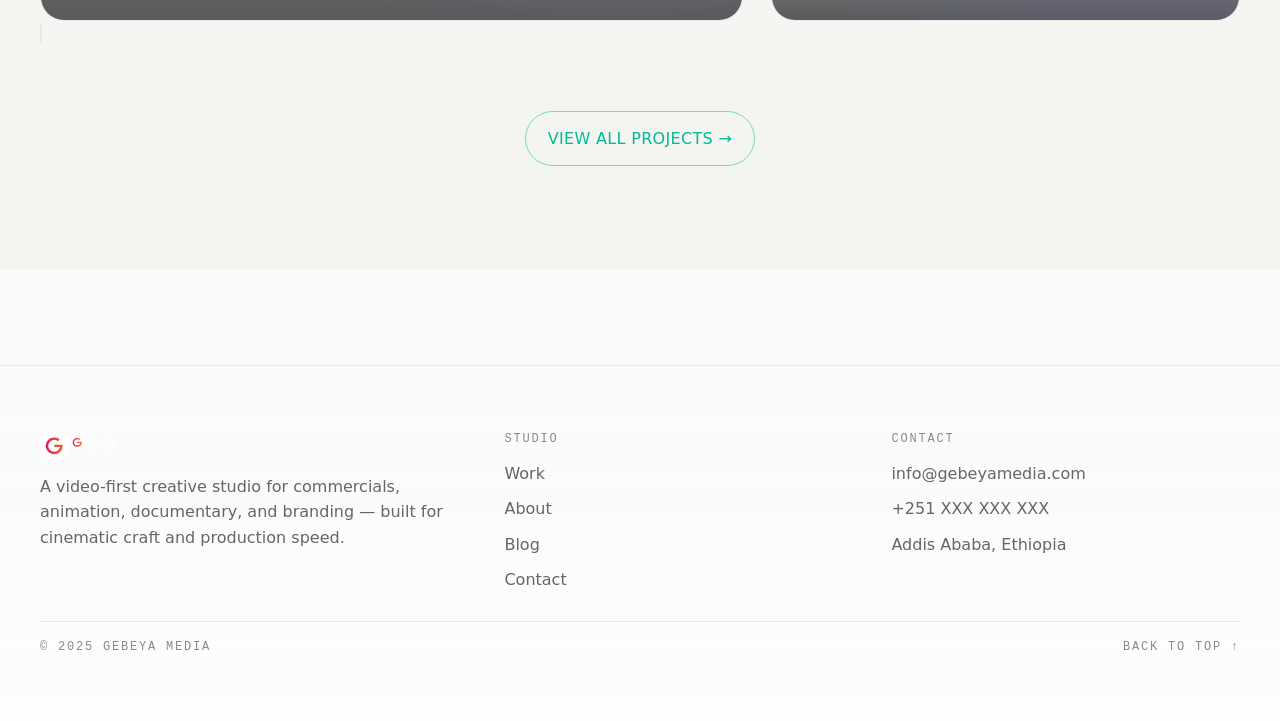
==== commit 4cc9dadf: "Force light theme on initial paint" ====
--- a/index.html
+++ b/index.html
@@ -1,5 +1,5 @@
 <!doctype html>
-<html lang="en" class="grain">
+<html lang="en" class="grain" data-theme="light">
 <head>
   <meta charset="utf-8" />
   <meta name="viewport" content="width=device-width, initial-scale=1" />
